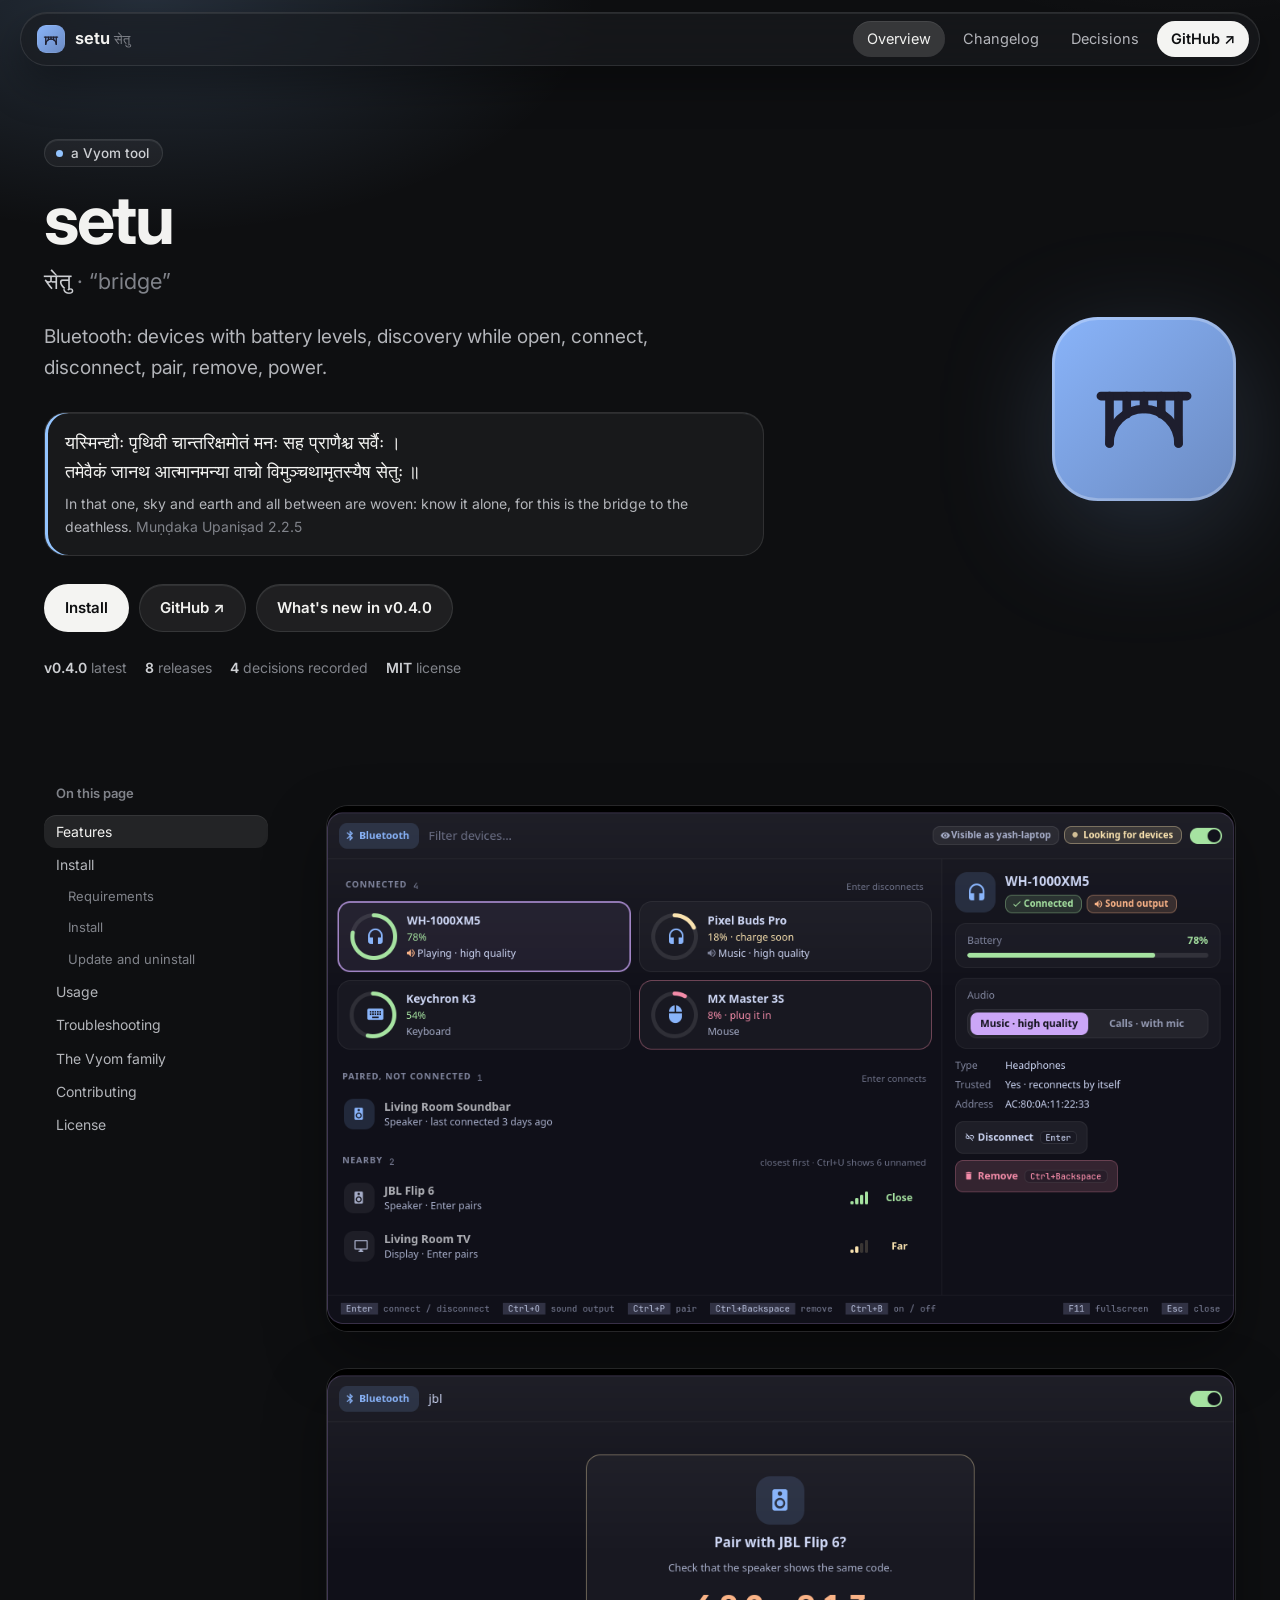
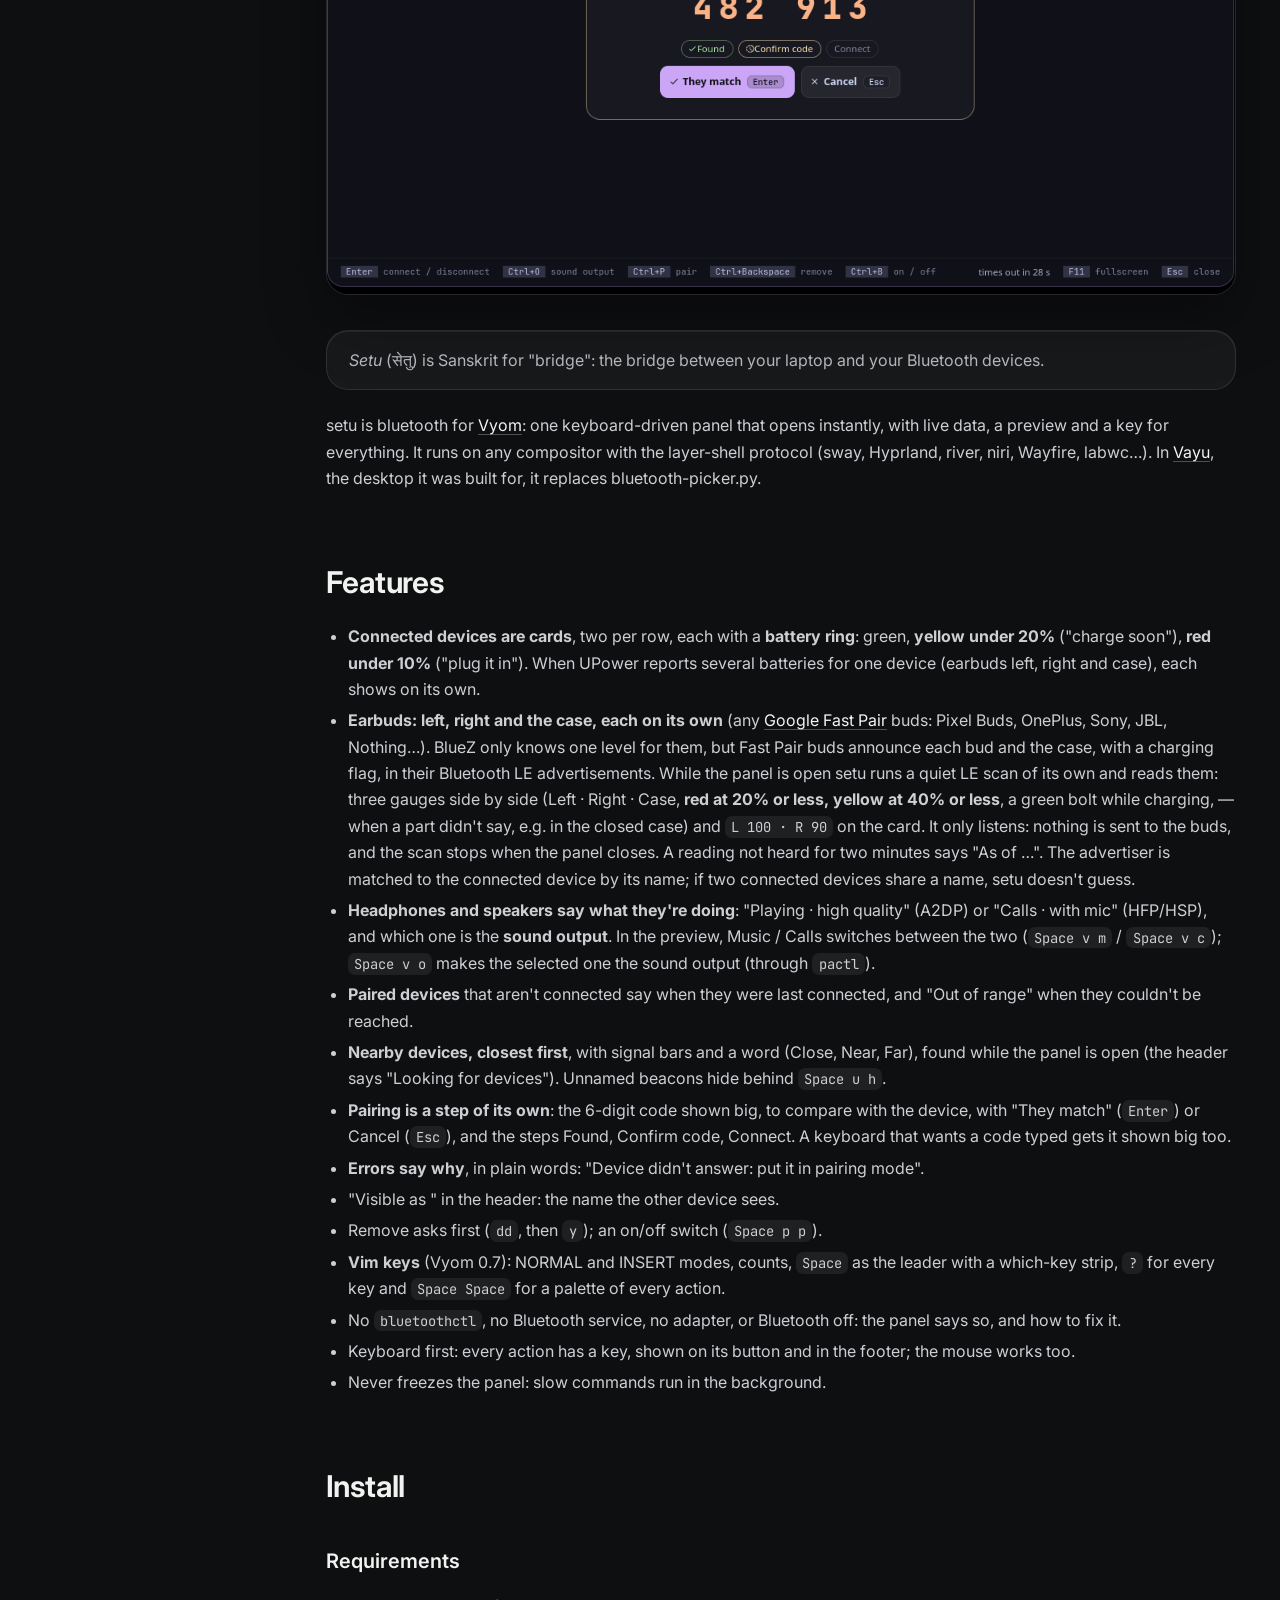
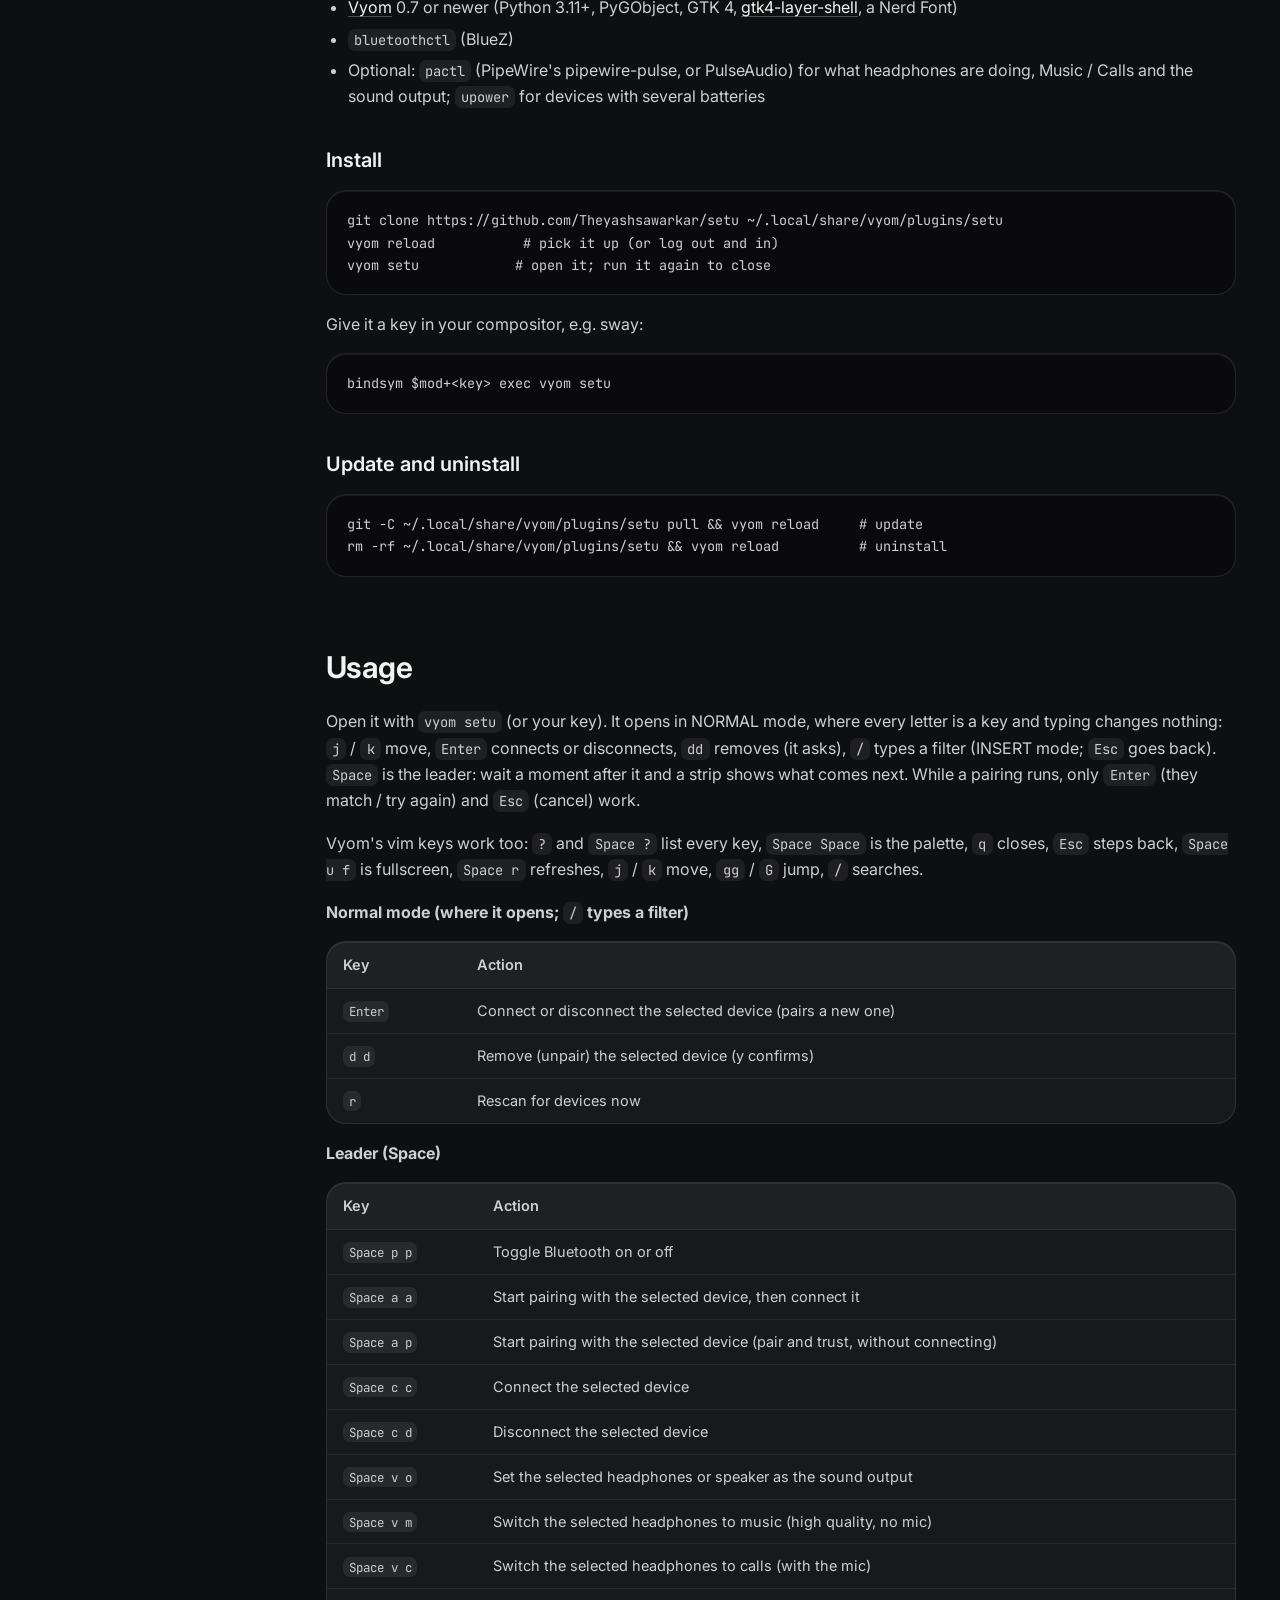
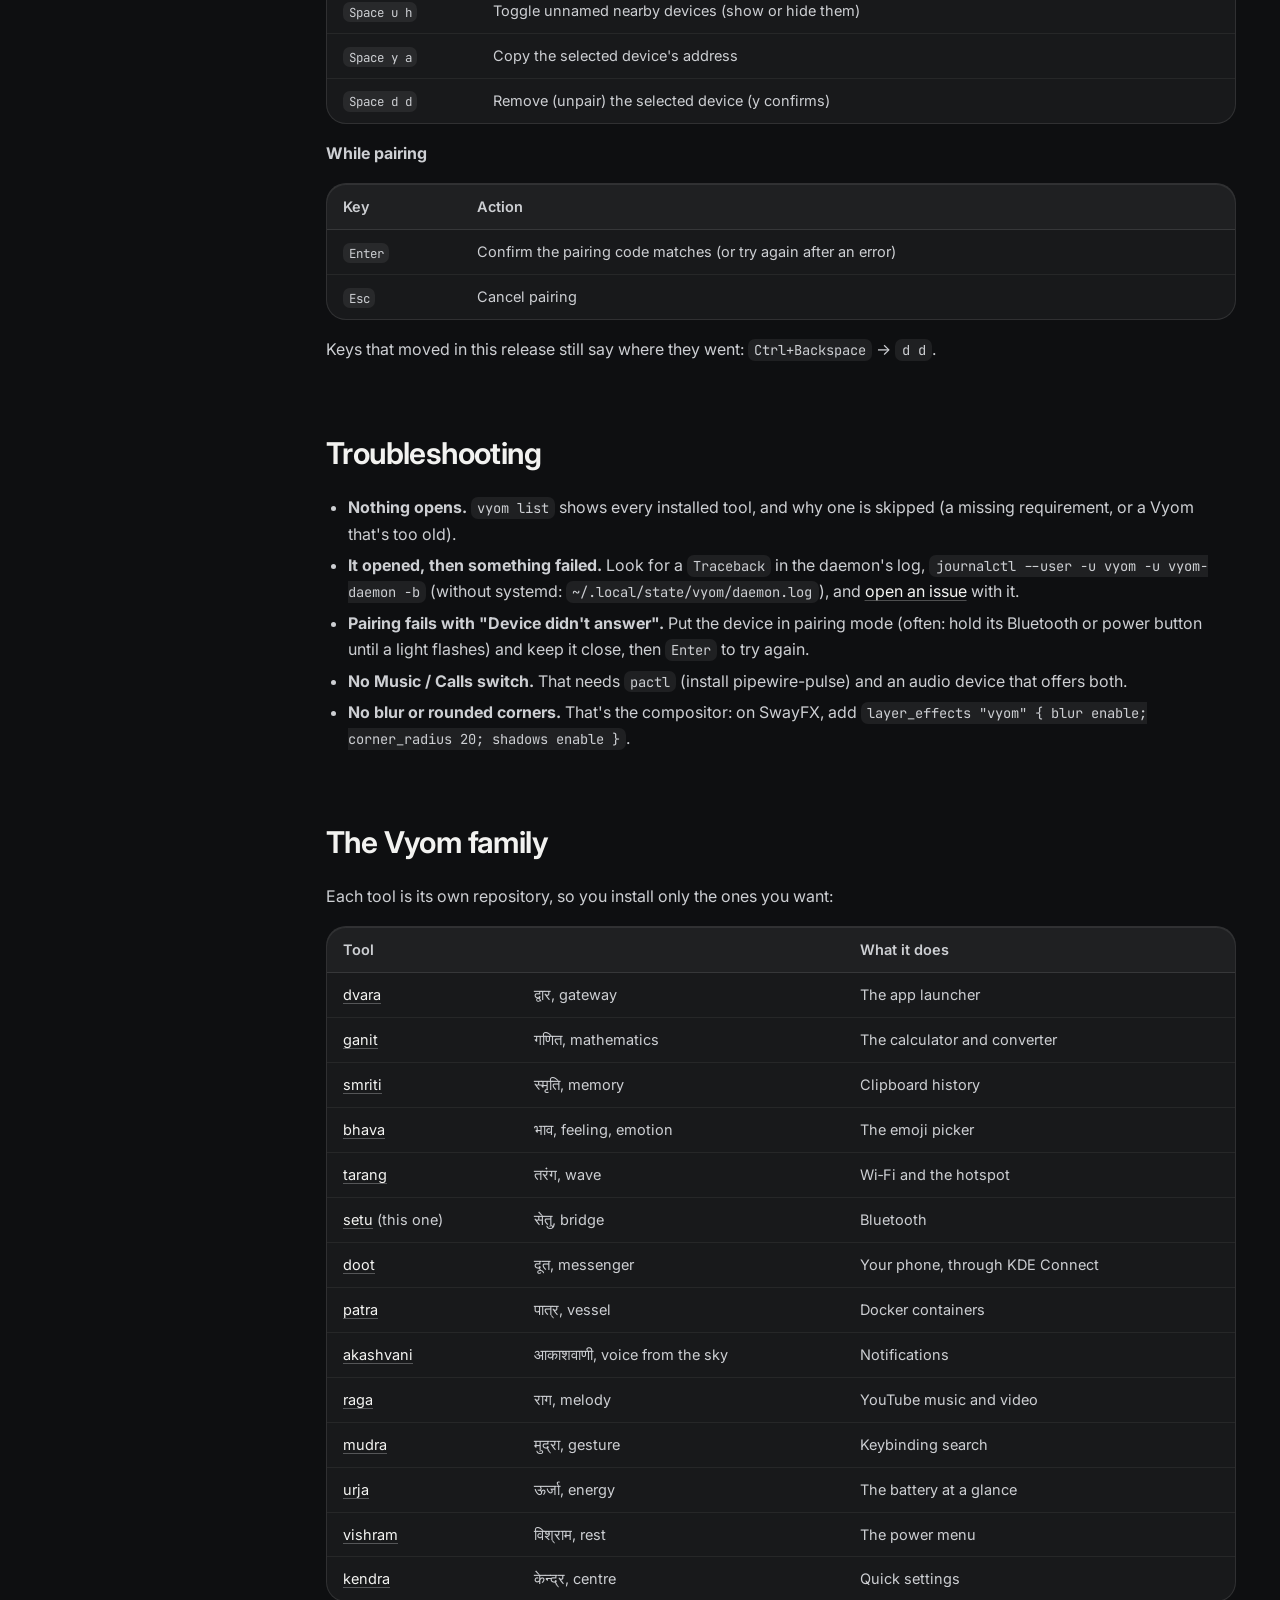
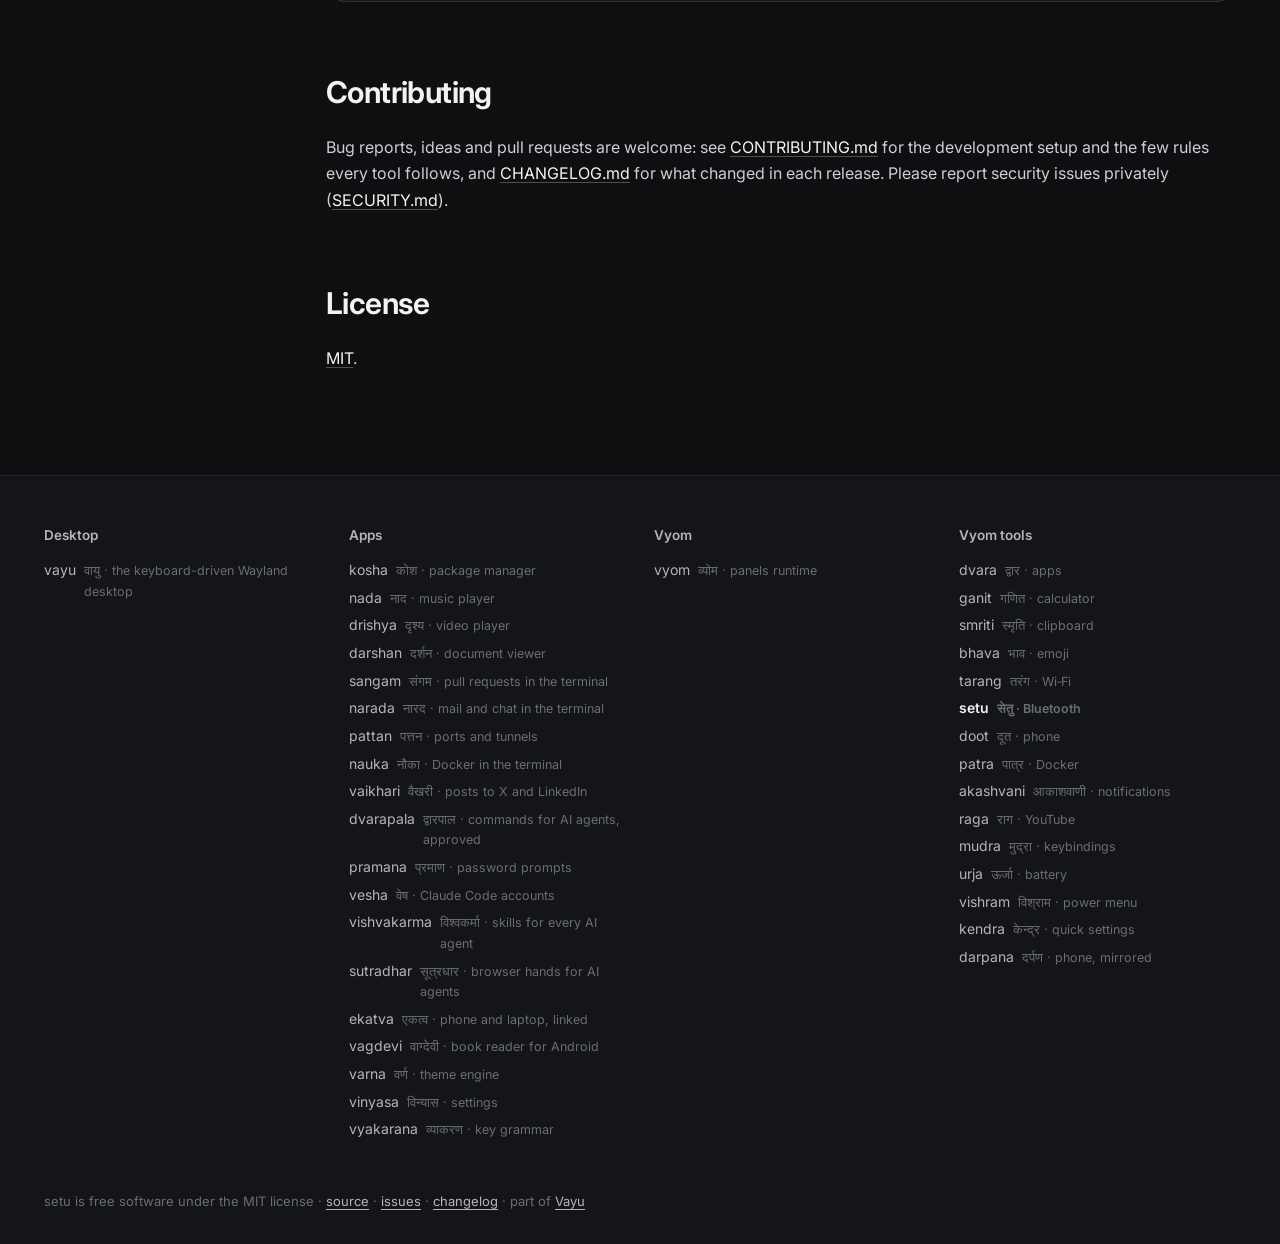
==== docs/index.html @ e47ded88 "Spatial look: graphite glass, round shapes, colour only for meaning Co-Authored-By: Claude Opus 5.5 " ====
<!doctype html>
<html lang="en">
<head>
<meta charset="utf-8">
<meta name="viewport" content="width=device-width, initial-scale=1">
<title>setu · Bluetooth: devices with battery levels, discovery while open, connect, disconnect, pair, remove, power.</title>
<meta name="description" content="Bluetooth: devices with battery levels, discovery while open, connect, disconnect, pair, remove, power.">
<meta property="og:title" content="setu · Bluetooth: devices with battery levels, discovery while open, connect, disconnect, pair, remove, power.">
<meta property="og:description" content="Bluetooth: devices with battery levels, discovery while open, connect, disconnect, pair, remove, power.">
<meta name="theme-color" content="#0e0f11">
<link rel="icon" href="assets/logo.svg" type="image/svg+xml">
<link rel="preconnect" href="https://fonts.googleapis.com">
<link href="https://fonts.googleapis.com/css2?family=Inter:wght@400;500;600;700;800&family=JetBrains+Mono:wght@400;600&display=swap" rel="stylesheet">
<link rel="stylesheet" href="assets/site.css">
<style>:root{--tool:#93c4ff;--glow:#93c4ff2e}</style>
</head>
<body>
<header class="top"><div class="in">
<a class="brand" href="index.html"><img src="assets/logo.svg" alt=""><span>setu <small>सेतु</small></span></a>
<nav><a href="index.html" class="on">Overview</a><a href="changelog.html" class="">Changelog</a><a href="adr/index.html" class=" hide">Decisions</a><a class="gh" href="https://github.com/Theyashsawarkar/setu">GitHub ↗</a></nav></div></header>
<section class="hero"><div class="in"><div>
<div class="eyebrow">a Vyom tool</div>
<h1>setu</h1>
<div class="sa">सेतु <span>· “bridge”</span></div>
<p class="lead">Bluetooth: devices with battery levels, discovery while open, connect, disconnect, pair, remove, power.</p>
<figure class="shloka"><p lang="sa">यस्मिन्द्यौः पृथिवी चान्तरिक्षमोतं मनः सह प्राणैश्च सर्वैः ।<br>तमेवैकं जानथ आत्मानमन्या वाचो विमुञ्चथामृतस्यैष सेतुः ॥</p><figcaption>In that one, sky and earth and all between are woven: know it alone, for this is the bridge to the deathless. <cite>Muṇḍaka Upaniṣad 2.2.5</cite></figcaption></figure>
<div class="cta"><a class="btn primary" href="#install">Install</a><a class="btn" href="https://github.com/Theyashsawarkar/setu">GitHub ↗</a>
<a class="btn" href="changelog.html">What's new in v0.4.0</a></div>
<div class="meta"><span><b>v0.4.0</b> latest</span><span><b>8</b> releases</span><span><b>4</b> decisions recorded</span><span><b>MIT</b> license</span></div>
</div><img class="logo" src="assets/logo.svg" alt="setu logo"></div></section>
<div class="wrap"><aside class="toc"><b>On this page</b><a class="l2" href="#features">Features</a><a class="l2" href="#install">Install</a><a class="l3" href="#requirements">Requirements</a><a class="l3" href="#install">Install</a><a class="l3" href="#update-and-uninstall">Update and uninstall</a><a class="l2" href="#usage">Usage</a><a class="l2" href="#troubleshooting">Troubleshooting</a><a class="l2" href="#the-vyom-family">The Vyom family</a><a class="l2" href="#contributing">Contributing</a><a class="l2" href="#license">License</a></aside><article>
<p align="center">
  <img alt="setu: connected devices as cards with battery rings (a mouse at 8% in red, earbuds at 18% in yellow), what the headphones are playing, a paired soundbar, and nearby devices with signal bars; the picked headphones' battery, audio mode, Disconnect and Remove" src="assets/screenshots/setu.png" width="100%">
</p>
<p align="center">
  <img alt="setu pairing a speaker: the 6-digit code shown big to compare, the steps Found, Confirm code, Connect, and They match (Enter) or Cancel (Esc)" src="assets/screenshots/setu-pairing.png" width="100%">
</p>
<blockquote><p><em>Setu</em> (सेतु) is Sanskrit for "bridge": the bridge between your laptop and your Bluetooth devices.</p></blockquote>
<p>setu is bluetooth for <a href="https://github.com/Theyashsawarkar/vyom">Vyom</a>: one keyboard-driven panel that opens instantly, with live data, a preview and a key for everything. It runs on any compositor with the layer-shell protocol (sway, Hyprland, river, niri, Wayfire, labwc…). In <a href="https://github.com/Theyashsawarkar/vayu">Vayu</a>, the desktop it was built for, it replaces bluetooth-picker.py.</p>
<h2 id="features"><a class="anchor" href="#features">#</a>Features</h2>
<ul><li><strong>Connected devices are cards</strong>, two per row, each with a <strong>battery ring</strong>: green, <strong>yellow under 20%</strong> ("charge soon"), <strong>red under 10%</strong> ("plug it in"). When UPower reports several batteries for one device (earbuds left, right and case), each shows on its own.</li><li><strong>Earbuds: left, right and the case, each on its own</strong> (any <a href="https://developers.google.com/nearby/fast-pair">Google Fast Pair</a> buds: Pixel Buds, OnePlus, Sony, JBL, Nothing…). BlueZ only knows one level for them, but Fast Pair buds announce each bud and the case, with a charging flag, in their Bluetooth LE advertisements. While the panel is open setu runs a quiet LE scan of its own and reads them: three gauges side by side (Left · Right · Case, <strong>red at 20% or less, yellow at 40% or less</strong>, a green bolt while charging, — when a part didn't say, e.g. in the closed case) and <code>L 100 · R 90</code> on the card. It only listens: nothing is sent to the buds, and the scan stops when the panel closes. A reading not heard for two minutes says "As of …". The advertiser is matched to the connected device by its name; if two connected devices share a name, setu doesn't guess.</li><li><strong>Headphones and speakers say what they're doing</strong>: "Playing · high quality" (A2DP) or "Calls · with mic" (HFP/HSP), and which one is the <strong>sound output</strong>. In the preview, Music / Calls switches between the two (<code>Space v m</code> / <code>Space v c</code>); <code>Space v o</code> makes the selected one the sound output (through <code>pactl</code>).</li><li><strong>Paired devices</strong> that aren't connected say when they were last connected, and "Out of range" when they couldn't be reached.</li><li><strong>Nearby devices, closest first</strong>, with signal bars and a word (Close, Near, Far), found while the panel is open (the header says "Looking for devices"). Unnamed beacons hide behind <code>Space u h</code>.</li><li><strong>Pairing is a step of its own</strong>: the 6-digit code shown big, to compare with the device, with "They match" (<code>Enter</code>) or Cancel (<code>Esc</code>), and the steps Found, Confirm code, Connect. A keyboard that wants a code typed gets it shown big too.</li><li><strong>Errors say why</strong>, in plain words: "Device didn't answer: put it in pairing mode".</li><li>"Visible as <name>" in the header: the name the other device sees.</li><li>Remove asks first (<code>dd</code>, then <code>y</code>); an on/off switch (<code>Space p p</code>).</li><li><strong>Vim keys</strong> (Vyom 0.7): NORMAL and INSERT modes, counts, <code>Space</code> as the leader with a which-key strip, <code>?</code> for every key and <code>Space Space</code> for a palette of every action.</li><li>No <code>bluetoothctl</code>, no Bluetooth service, no adapter, or Bluetooth off: the panel says so, and how to fix it.</li><li>Keyboard first: every action has a key, shown on its button and in the footer; the mouse works too.</li><li>Never freezes the panel: slow commands run in the background.</li></ul>
<h2 id="install"><a class="anchor" href="#install">#</a>Install</h2>
<h3 id="requirements"><a class="anchor" href="#requirements">#</a>Requirements</h3>
<ul><li><a href="https://github.com/Theyashsawarkar/vyom">Vyom</a> 0.7 or newer (Python 3.11+, PyGObject, GTK 4, <a href="https://github.com/wmww/gtk4-layer-shell">gtk4-layer-shell</a>, a Nerd Font)</li><li><code>bluetoothctl</code> (BlueZ)</li><li>Optional: <code>pactl</code> (PipeWire's pipewire-pulse, or PulseAudio) for what headphones are doing, Music / Calls and the sound output; <code>upower</code> for devices with several batteries</li></ul>
<h3 id="install"><a class="anchor" href="#install">#</a>Install</h3>
<pre class="code" data-lang="sh"><code>git clone https://github.com/Theyashsawarkar/setu ~/.local/share/vyom/plugins/setu
vyom reload           # pick it up (or log out and in)
vyom setu            # open it; run it again to close</code></pre>
<p>Give it a key in your compositor, e.g. sway:</p>
<pre class="code" data-lang="sh"><code>bindsym $mod+&lt;key&gt; exec vyom setu</code></pre>
<h3 id="update-and-uninstall"><a class="anchor" href="#update-and-uninstall">#</a>Update and uninstall</h3>
<pre class="code" data-lang="sh"><code>git -C ~/.local/share/vyom/plugins/setu pull &amp;&amp; vyom reload     # update
rm -rf ~/.local/share/vyom/plugins/setu &amp;&amp; vyom reload          # uninstall</code></pre>
<h2 id="usage"><a class="anchor" href="#usage">#</a>Usage</h2>
<p>Open it with <code>vyom setu</code> (or your key). It opens in NORMAL mode, where every letter is a key and typing changes nothing: <code>j</code> / <code>k</code> move, <code>Enter</code> connects or disconnects, <code>dd</code> removes (it asks), <code>/</code> types a filter (INSERT mode; <code>Esc</code> goes back). <code>Space</code> is the leader: wait a moment after it and a strip shows what comes next. While a pairing runs, only <code>Enter</code> (they match / try again) and <code>Esc</code> (cancel) work.</p>
<!-- KEYS (generated by scripts/keybinds.py from setu/vim.py) -->
<p>Vyom's vim keys work too: <code>?</code> and <code>Space ?</code> list every key, <code>Space Space</code> is the palette, <code>q</code> closes, <code>Esc</code> steps back, <code>Space u f</code> is fullscreen, <code>Space r</code> refreshes, <code>j</code> / <code>k</code> move, <code>gg</code> / <code>G</code> jump, <code>/</code> searches.</p>
<p><strong>Normal mode (where it opens; <code>/</code> types a filter)</strong></p>
<div class="table"><table><thead><tr><th>Key</th><th>Action</th></tr></thead><tbody><tr><td><code>Enter</code></td><td>Connect or disconnect the selected device (pairs a new one)</td></tr><tr><td><code>d d</code></td><td>Remove (unpair) the selected device (y confirms)</td></tr><tr><td><code>r</code></td><td>Rescan for devices now</td></tr></tbody></table></div>
<p><strong>Leader (Space)</strong></p>
<div class="table"><table><thead><tr><th>Key</th><th>Action</th></tr></thead><tbody><tr><td><code>Space p p</code></td><td>Toggle Bluetooth on or off</td></tr><tr><td><code>Space a a</code></td><td>Start pairing with the selected device, then connect it</td></tr><tr><td><code>Space a p</code></td><td>Start pairing with the selected device (pair and trust, without connecting)</td></tr><tr><td><code>Space c c</code></td><td>Connect the selected device</td></tr><tr><td><code>Space c d</code></td><td>Disconnect the selected device</td></tr><tr><td><code>Space v o</code></td><td>Set the selected headphones or speaker as the sound output</td></tr><tr><td><code>Space v m</code></td><td>Switch the selected headphones to music (high quality, no mic)</td></tr><tr><td><code>Space v c</code></td><td>Switch the selected headphones to calls (with the mic)</td></tr><tr><td><code>Space u h</code></td><td>Toggle unnamed nearby devices (show or hide them)</td></tr><tr><td><code>Space y a</code></td><td>Copy the selected device's address</td></tr><tr><td><code>Space d d</code></td><td>Remove (unpair) the selected device (y confirms)</td></tr></tbody></table></div>
<p><strong>While pairing</strong></p>
<div class="table"><table><thead><tr><th>Key</th><th>Action</th></tr></thead><tbody><tr><td><code>Enter</code></td><td>Confirm the pairing code matches (or try again after an error)</td></tr><tr><td><code>Esc</code></td><td>Cancel pairing</td></tr></tbody></table></div>
<p>Keys that moved in this release still say where they went: <code>Ctrl+Backspace</code> → <code>d d</code>.</p>
<!-- END KEYS -->
<h2 id="troubleshooting"><a class="anchor" href="#troubleshooting">#</a>Troubleshooting</h2>
<ul><li><strong>Nothing opens.</strong> <code>vyom list</code> shows every installed tool, and why one is skipped (a missing requirement, or a Vyom that's too old).</li><li><strong>It opened, then something failed.</strong> Look for a <code>Traceback</code> in the daemon's log, <code>journalctl --user -u vyom -u vyom-daemon -b</code> (without systemd: <code>~/.local/state/vyom/daemon.log</code>), and <a href="https://github.com/Theyashsawarkar/setu/issues/new/choose">open an issue</a> with it.</li><li><strong>Pairing fails with "Device didn't answer".</strong> Put the device in pairing mode (often: hold its Bluetooth or power button until a light flashes) and keep it close, then <code>Enter</code> to try again.</li><li><strong>No Music / Calls switch.</strong> That needs <code>pactl</code> (install pipewire-pulse) and an audio device that offers both.</li><li><strong>No blur or rounded corners.</strong> That's the compositor: on SwayFX, add <code>layer_effects &quot;vyom&quot; { blur enable; corner_radius 20; shadows enable }</code>.</li></ul>
<h2 id="the-vyom-family"><a class="anchor" href="#the-vyom-family">#</a>The Vyom family</h2>
<p>Each tool is its own repository, so you install only the ones you want:</p>
<div class="table"><table><thead><tr><th>Tool</th><th></th><th>What it does</th></tr></thead><tbody><tr><td><a href="https://github.com/Theyashsawarkar/dvara">dvara</a></td><td>द्वार, gateway</td><td>The app launcher</td></tr><tr><td><a href="https://github.com/Theyashsawarkar/ganit">ganit</a></td><td>गणित, mathematics</td><td>The calculator and converter</td></tr><tr><td><a href="https://github.com/Theyashsawarkar/smriti">smriti</a></td><td>स्मृति, memory</td><td>Clipboard history</td></tr><tr><td><a href="https://github.com/Theyashsawarkar/bhava">bhava</a></td><td>भाव, feeling, emotion</td><td>The emoji picker</td></tr><tr><td><a href="https://github.com/Theyashsawarkar/tarang">tarang</a></td><td>तरंग, wave</td><td>Wi‑Fi and the hotspot</td></tr><tr><td><a href="https://github.com/Theyashsawarkar/setu">setu</a> (this one)</td><td>सेतु, bridge</td><td>Bluetooth</td></tr><tr><td><a href="https://github.com/Theyashsawarkar/doot">doot</a></td><td>दूत, messenger</td><td>Your phone, through KDE Connect</td></tr><tr><td><a href="https://github.com/Theyashsawarkar/patra">patra</a></td><td>पात्र, vessel</td><td>Docker containers</td></tr><tr><td><a href="https://github.com/Theyashsawarkar/akashvani">akashvani</a></td><td>आकाशवाणी, voice from the sky</td><td>Notifications</td></tr><tr><td><a href="https://github.com/Theyashsawarkar/raga">raga</a></td><td>राग, melody</td><td>YouTube music and video</td></tr><tr><td><a href="https://github.com/Theyashsawarkar/mudra">mudra</a></td><td>मुद्रा, gesture</td><td>Keybinding search</td></tr><tr><td><a href="https://github.com/Theyashsawarkar/urja">urja</a></td><td>ऊर्जा, energy</td><td>The battery at a glance</td></tr><tr><td><a href="https://github.com/Theyashsawarkar/vishram">vishram</a></td><td>विश्राम, rest</td><td>The power menu</td></tr><tr><td><a href="https://github.com/Theyashsawarkar/kendra">kendra</a></td><td>केन्द्र, centre</td><td>Quick settings</td></tr></tbody></table></div>
<h2 id="contributing"><a class="anchor" href="#contributing">#</a>Contributing</h2>
<p>Bug reports, ideas and pull requests are welcome: see <a href="https://github.com/Theyashsawarkar/setu/blob/main/CONTRIBUTING.md">CONTRIBUTING.md</a> for the development setup and the few rules every tool follows, and <a href="changelog.html">CHANGELOG.md</a> for what changed in each release. Please report security issues privately (<a href="https://github.com/Theyashsawarkar/setu/blob/main/SECURITY.md">SECURITY.md</a>).</p>
<h2 id="license"><a class="anchor" href="#license">#</a>License</h2>
<p><a href="https://github.com/Theyashsawarkar/setu/blob/main/LICENSE">MIT</a>.</p>
</article></div>
<footer><div class="in"><div><h4>Desktop</h4><a href="https://vayu.theyashsawarkar.dev/" class="">vayu <span>वायु · the keyboard-driven Wayland desktop</span></a></div><div><h4>Apps</h4><a href="https://kosha.theyashsawarkar.dev/" class="">kosha <span>कोश · package manager</span></a><a href="https://nada.theyashsawarkar.dev/" class="">nada <span>नाद · music player</span></a><a href="https://drishya.theyashsawarkar.dev/" class="">drishya <span>दृश्य · video player</span></a><a href="https://darshan.theyashsawarkar.dev/" class="">darshan <span>दर्शन · document viewer</span></a><a href="https://sangam.theyashsawarkar.dev/" class="">sangam <span>संगम · pull requests in the terminal</span></a><a href="https://narada.theyashsawarkar.dev/" class="">narada <span>नारद · mail and chat in the terminal</span></a><a href="https://pattan.theyashsawarkar.dev/" class="">pattan <span>पत्तन · ports and tunnels</span></a><a href="https://nauka.theyashsawarkar.dev/" class="">nauka <span>नौका · Docker in the terminal</span></a><a href="https://vaikhari.theyashsawarkar.dev/" class="">vaikhari <span>वैखरी · posts to X and LinkedIn</span></a><a href="https://dvarapala.theyashsawarkar.dev/" class="">dvarapala <span>द्वारपाल · commands for AI agents, approved</span></a><a href="https://pramana.theyashsawarkar.dev/" class="">pramana <span>प्रमाण · password prompts</span></a><a href="https://vesha.theyashsawarkar.dev/" class="">vesha <span>वेष · Claude Code accounts</span></a><a href="https://vishvakarma.theyashsawarkar.dev/" class="">vishvakarma <span>विश्वकर्मा · skills for every AI agent</span></a><a href="https://sutradhar.theyashsawarkar.dev/" class="">sutradhar <span>सूत्रधार · browser hands for AI agents</span></a><a href="https://ekatva.theyashsawarkar.dev/" class="">ekatva <span>एकत्व · phone and laptop, linked</span></a><a href="https://vagdevi.theyashsawarkar.dev/" class="">vagdevi <span>वाग्देवी · book reader for Android</span></a><a href="https://varna.theyashsawarkar.dev/" class="">varna <span>वर्ण · theme engine</span></a><a href="https://vinyasa.theyashsawarkar.dev/" class="">vinyasa <span>विन्यास · settings</span></a><a href="https://vyakarana.theyashsawarkar.dev/" class="">vyakarana <span>व्याकरण · key grammar</span></a></div><div><h4>Vyom</h4><a href="https://vyom.theyashsawarkar.dev/" class="">vyom <span>व्योम · panels runtime</span></a></div><div><h4>Vyom tools</h4><a href="https://dvara.theyashsawarkar.dev/" class="">dvara <span>द्वार · apps</span></a><a href="https://ganit.theyashsawarkar.dev/" class="">ganit <span>गणित · calculator</span></a><a href="https://smriti.theyashsawarkar.dev/" class="">smriti <span>स्मृति · clipboard</span></a><a href="https://bhava.theyashsawarkar.dev/" class="">bhava <span>भाव · emoji</span></a><a href="https://tarang.theyashsawarkar.dev/" class="">tarang <span>तरंग · Wi‑Fi</span></a><a href="https://setu.theyashsawarkar.dev/" class="me">setu <span>सेतु · Bluetooth</span></a><a href="https://doot.theyashsawarkar.dev/" class="">doot <span>दूत · phone</span></a><a href="https://patra.theyashsawarkar.dev/" class="">patra <span>पात्र · Docker</span></a><a href="https://akashvani.theyashsawarkar.dev/" class="">akashvani <span>आकाशवाणी · notifications</span></a><a href="https://raga.theyashsawarkar.dev/" class="">raga <span>राग · YouTube</span></a><a href="https://mudra.theyashsawarkar.dev/" class="">mudra <span>मुद्रा · keybindings</span></a><a href="https://urja.theyashsawarkar.dev/" class="">urja <span>ऊर्जा · battery</span></a><a href="https://vishram.theyashsawarkar.dev/" class="">vishram <span>विश्राम · power menu</span></a><a href="https://kendra.theyashsawarkar.dev/" class="">kendra <span>केन्द्र · quick settings</span></a><a href="https://darpana.theyashsawarkar.dev/" class="">darpana <span>दर्पण · phone, mirrored</span></a></div></div>
<div class="bottom">setu is free software under the MIT license · <a href="https://github.com/Theyashsawarkar/setu">source</a> · <a href="https://github.com/Theyashsawarkar/setu/issues">issues</a> · <a href="changelog.html">changelog</a> · part of <a href="https://vayu.theyashsawarkar.dev/">Vayu</a></div></footer>
<script>
document.querySelectorAll('pre.code').forEach(p=>{const b=document.createElement('button');b.className='copy';b.textContent='Copy';
b.onclick=()=>{navigator.clipboard.writeText(p.innerText.replace(/^Copy/,'')).then(()=>{b.textContent='Copied';setTimeout(()=>b.textContent='Copy',1200)})};p.appendChild(b)});
const links=[...document.querySelectorAll('.toc a')];if(links.length){const hs=links.map(a=>document.getElementById(a.hash.slice(1))).filter(Boolean);
const on=()=>{let cur=hs[0];for(const h of hs){if(h.getBoundingClientRect().top<120)cur=h}links.forEach(a=>a.classList.toggle('on',cur&&a.hash==='#'+cur.id))};
addEventListener('scroll',on,{passive:true});on()}
</script>
</body>
</html>
---- docs/assets/site.css ----
/* Vayu's Spatial look: graphite glass that floats, very round, colour only
   where it means something. The near-white accent is where you act (links,
   the main button); the tool's own colour (--tool) is only its signature:
   the logo's glow, the shloka's line, the release dots. */
:root{--crust:#0e0f11;--mantle:#141518;--base:#1b1c20;--s0:#2a2c31;--s1:#3a3c42;--ov0:#6a6d74;--ov1:#80838a;
--sub0:#b3b5ba;--sub1:#cdcfd3;--text:#f2f2f0;--accent:#f4f4f2;--green:#8ee2a6;--peach:#f7b07d;--red:#ff9389;--blue:#93c4ff;
--glass:rgba(255,255,255,.045);--rim:rgba(255,255,255,.10);--lit:inset 0 1px 0 rgba(255,255,255,.08);
--ui:"Inter","Segoe UI",system-ui,sans-serif;--mono:"JetBrains Mono","JetBrainsMono Nerd Font",ui-monospace,monospace}
*{box-sizing:border-box}html{scroll-behavior:smooth;scroll-padding-top:96px}
body{margin:0;background:var(--crust);color:var(--text);font:16px/1.65 var(--ui);-webkit-font-smoothing:antialiased}
a{color:var(--accent);text-decoration:underline;text-decoration-color:rgba(244,244,242,.28);text-underline-offset:3px}
a:hover{text-decoration-color:var(--accent)}
code{font:.86em var(--mono);background:rgba(255,255,255,.07);padding:.14em .45em;border-radius:7px;color:var(--sub1)}
img{max-width:100%;height:auto}
:focus-visible{outline:2px solid var(--accent);outline-offset:3px;border-radius:8px}
/* nav: a floating glass pill */
.top{position:sticky;top:12px;z-index:20;padding:0 16px}
.top .in{max-width:1240px;margin:0 auto;padding:8px 10px 8px 16px;display:flex;align-items:center;gap:22px;
border-radius:999px;background:rgba(27,28,32,.62);border:1px solid var(--rim);box-shadow:var(--lit),0 18px 40px rgba(0,0,0,.35);
backdrop-filter:blur(24px) saturate(1.5);-webkit-backdrop-filter:blur(24px) saturate(1.5)}
.brand{display:flex;align-items:center;gap:10px;font-weight:650;font-size:16.5px;color:var(--text);text-decoration:none}
.brand img{width:28px;height:28px;border-radius:9px}.brand small{font-weight:500;color:var(--ov1);font-size:13px}
.top nav{display:flex;gap:4px;margin-left:auto;flex-wrap:wrap}
.top nav a{color:var(--sub0);padding:6px 14px;border-radius:999px;font-size:14.5px;text-decoration:none}
.top nav a:hover{background:rgba(255,255,255,.07);color:var(--text)}
.top nav a.on{background:rgba(255,255,255,.14);color:var(--text);box-shadow:var(--lit)}
.top nav a.gh{background:var(--accent);color:var(--crust);font-weight:600}.top nav a.gh:hover{background:#fff}
/* hero: the tool's light in a dark room */
.hero{position:relative;overflow:hidden;margin-top:-64px;padding-top:64px}
.hero:before{content:"";position:absolute;inset:-30% -10% auto;height:720px;
background:radial-gradient(640px 340px at 18% 32%,var(--glow),transparent 70%),radial-gradient(520px 300px at 86% 8%,rgba(255,255,255,.06),transparent 70%);pointer-events:none}
.hero .in{position:relative;max-width:1240px;margin:0 auto;padding:84px 24px 60px;display:grid;grid-template-columns:minmax(0,1fr) auto;gap:48px;align-items:center}
.eyebrow{display:inline-flex;align-items:center;gap:8px;font:500 13.5px var(--ui);color:var(--sub1);padding:5px 13px 5px 11px;border-radius:999px;
background:var(--glass);border:1px solid var(--rim);box-shadow:var(--lit)}
.eyebrow:before{content:"";width:7px;height:7px;border-radius:50%;background:var(--tool)}
.hero h1{font-size:clamp(42px,6vw,68px);line-height:1.02;margin:18px 0 8px;letter-spacing:-.035em;font-weight:700}
.hero .sa{font-size:22px;color:var(--sub1);margin-bottom:22px}.hero .sa span{color:var(--ov1)}
.hero .shloka{margin:0 0 28px;padding:16px 20px;border-radius:22px;background:var(--glass);border:1px solid var(--rim);box-shadow:var(--lit),inset 3px 0 0 var(--tool);max-width:720px}
.hero .shloka p{margin:0 0 6px;font-size:18px;line-height:1.6;color:var(--text)}.hero .shloka figcaption{font-size:14px;color:var(--sub0)}.hero .shloka cite{color:var(--ov1);font-style:normal;white-space:nowrap}
.hero p.lead{font-size:19px;color:var(--sub0);max-width:680px;margin:0 0 28px}
.cta{display:flex;gap:10px;flex-wrap:wrap}
.btn{display:inline-flex;align-items:center;gap:8px;padding:11px 20px;border-radius:999px;font-weight:600;font-size:15px;color:var(--text);
background:rgba(255,255,255,.07);border:1px solid var(--rim);box-shadow:var(--lit);text-decoration:none}
.btn:hover{background:rgba(255,255,255,.12)}
.btn.primary{background:var(--accent);color:var(--crust);border-color:transparent;box-shadow:none}.btn.primary:hover{background:#fff}
.hero .logo{width:184px;height:184px;filter:drop-shadow(0 28px 56px var(--glow))}
.meta{display:flex;gap:18px;flex-wrap:wrap;margin-top:24px;color:var(--ov1);font-size:14px}.meta b{color:var(--sub1);font-weight:600}
/* layout */
.wrap{max-width:1240px;margin:0 auto;padding:44px 24px 88px;display:grid;grid-template-columns:230px minmax(0,1fr);gap:52px}
.toc{position:sticky;top:96px;align-self:start;max-height:calc(100vh - 116px);overflow:auto;font-size:14px;padding-right:6px}
.toc b{display:block;font-size:13px;font-weight:600;color:var(--ov1);margin:0 0 10px 12px}
.toc a{display:block;color:var(--sub0);padding:5px 12px;border-radius:12px;text-decoration:none}
.toc a.l3{padding-left:24px;font-size:13px;color:var(--ov1)}
.toc a:hover{color:var(--text);background:rgba(255,255,255,.04)}
.toc a.on{color:var(--text);background:rgba(255,255,255,.09);box-shadow:var(--lit)}
article{min-width:0}
article h2{font-size:30px;letter-spacing:-.02em;margin:60px 0 14px;padding-top:6px;font-weight:650}
article h2:first-child{margin-top:0}
article h3{font-size:20px;margin:34px 0 10px;font-weight:600}article h4{font-size:16px;margin:24px 0 8px;color:var(--sub1)}
article p,article li{color:var(--sub1)}
article .anchor{opacity:0;margin-left:-22px;width:22px;display:inline-block;color:var(--ov0);text-decoration:none}
article h2:hover .anchor,article h3:hover .anchor{opacity:1}
article ul,article ol{padding-left:22px}article li{margin:5px 0}
article img{border-radius:22px;border:1px solid var(--rim);box-shadow:0 24px 60px rgba(0,0,0,.35)}
article p[align=center]{text-align:center}article p[align=center] img{margin:6px 0}
article blockquote{margin:22px 0;padding:16px 22px;background:var(--glass);border:1px solid var(--rim);box-shadow:var(--lit);border-radius:22px}
article blockquote p{margin:0;color:var(--sub0)}
pre.code{position:relative;background:rgba(0,0,0,.28);border:1px solid var(--rim);box-shadow:var(--lit);border-radius:20px;padding:18px 20px;overflow:auto;font:13.5px/1.65 var(--mono);color:var(--sub1)}
pre.code code{background:none;padding:0;font-size:inherit;color:inherit}
pre.code .copy{position:absolute;top:10px;right:10px;font:600 12px var(--ui);padding:5px 12px;border-radius:999px;border:0;background:rgba(255,255,255,.1);color:var(--text);cursor:pointer;opacity:0;transition:opacity .15s}
pre.code:hover .copy,pre.code .copy:focus-visible{opacity:1}
.table{overflow:auto;margin:16px 0;border:1px solid var(--rim);border-radius:20px;background:var(--glass);box-shadow:var(--lit)}
table{border-collapse:collapse;width:100%;font-size:14.5px}
th{text-align:left;color:var(--sub1);font-weight:600;padding:11px 16px;border-bottom:1px solid var(--rim);background:rgba(255,255,255,.03)}
td{padding:10px 16px;border-bottom:1px solid rgba(255,255,255,.06);color:var(--sub1);vertical-align:top}tr:last-child td{border-bottom:0}
td code{white-space:nowrap}
/* changelog */
.release{position:relative;padding:0 0 10px 30px;border-left:1px solid var(--s1);margin-left:6px}
.release:before{content:"";position:absolute;left:-6px;top:11px;width:11px;height:11px;border-radius:50%;background:var(--tool);box-shadow:0 0 0 4px var(--crust)}
.release h2{margin-top:0;font-size:24px}.release h2 .date{font:500 14px var(--mono);color:var(--ov1);margin-left:10px}
.release .tag{font:600 12px var(--mono);padding:2px 10px;border-radius:999px;background:rgba(255,255,255,.08);color:var(--text);margin-left:8px;vertical-align:3px}
/* adr */
.cards{display:grid;grid-template-columns:repeat(auto-fill,minmax(300px,1fr));gap:14px;margin:18px 0}
.card{display:block;background:var(--glass);border:1px solid var(--rim);box-shadow:var(--lit);border-radius:24px;padding:20px 22px;color:var(--text);text-decoration:none;transition:background .15s,border-color .15s}
.card:hover{background:rgba(255,255,255,.075);border-color:rgba(255,255,255,.2)}
.card .n{font:600 12px var(--mono);color:var(--ov1)}.card h3{margin:6px 0 6px;font-size:17px}.card p{margin:0;color:var(--sub0);font-size:14px}
.status{display:inline-block;font:600 12px var(--ui);padding:2px 10px;border-radius:999px;background:rgba(142,226,166,.14);color:var(--green)}
.status.superseded,.status.deprecated{background:rgba(247,176,125,.14);color:var(--peach)}.status.proposed{background:rgba(147,196,255,.14);color:var(--blue)}
/* footer */
footer{border-top:1px solid rgba(255,255,255,.06);background:var(--mantle)}
footer .in{max-width:1240px;margin:0 auto;padding:48px 24px;display:grid;grid-template-columns:repeat(auto-fit,minmax(200px,1fr));gap:28px}
footer h4{margin:0 0 10px;font-size:13.5px;font-weight:600;color:var(--sub0)}
footer a{display:flex;gap:8px;align-items:baseline;color:var(--sub0);font-size:14px;padding:2px 0;text-decoration:none}footer a:hover{color:var(--text)}footer a span{color:var(--ov0);font-size:12.5px}
footer a.me{color:var(--text);font-weight:600}
footer .bottom{max-width:1240px;margin:0 auto;padding:0 24px 32px;color:var(--ov0);font-size:13px}
footer .bottom a{display:inline;padding:0;font-size:13px;text-decoration:underline}
@media(max-width:900px){.wrap{grid-template-columns:1fr}.toc{display:none}.hero .in{grid-template-columns:1fr}.hero .logo{width:112px;height:112px;order:-1}
.top nav a:not(.gh){padding:6px 9px}}
@media(max-width:560px){.top{padding:0 10px}.top .in{gap:10px;padding-left:12px}.brand small{display:none}.top nav a.hide{display:none}.hero .in{padding:52px 16px 36px}.wrap{padding:28px 16px 64px}}
@media(prefers-reduced-motion:reduce){html{scroll-behavior:auto}*{transition:none!important}}
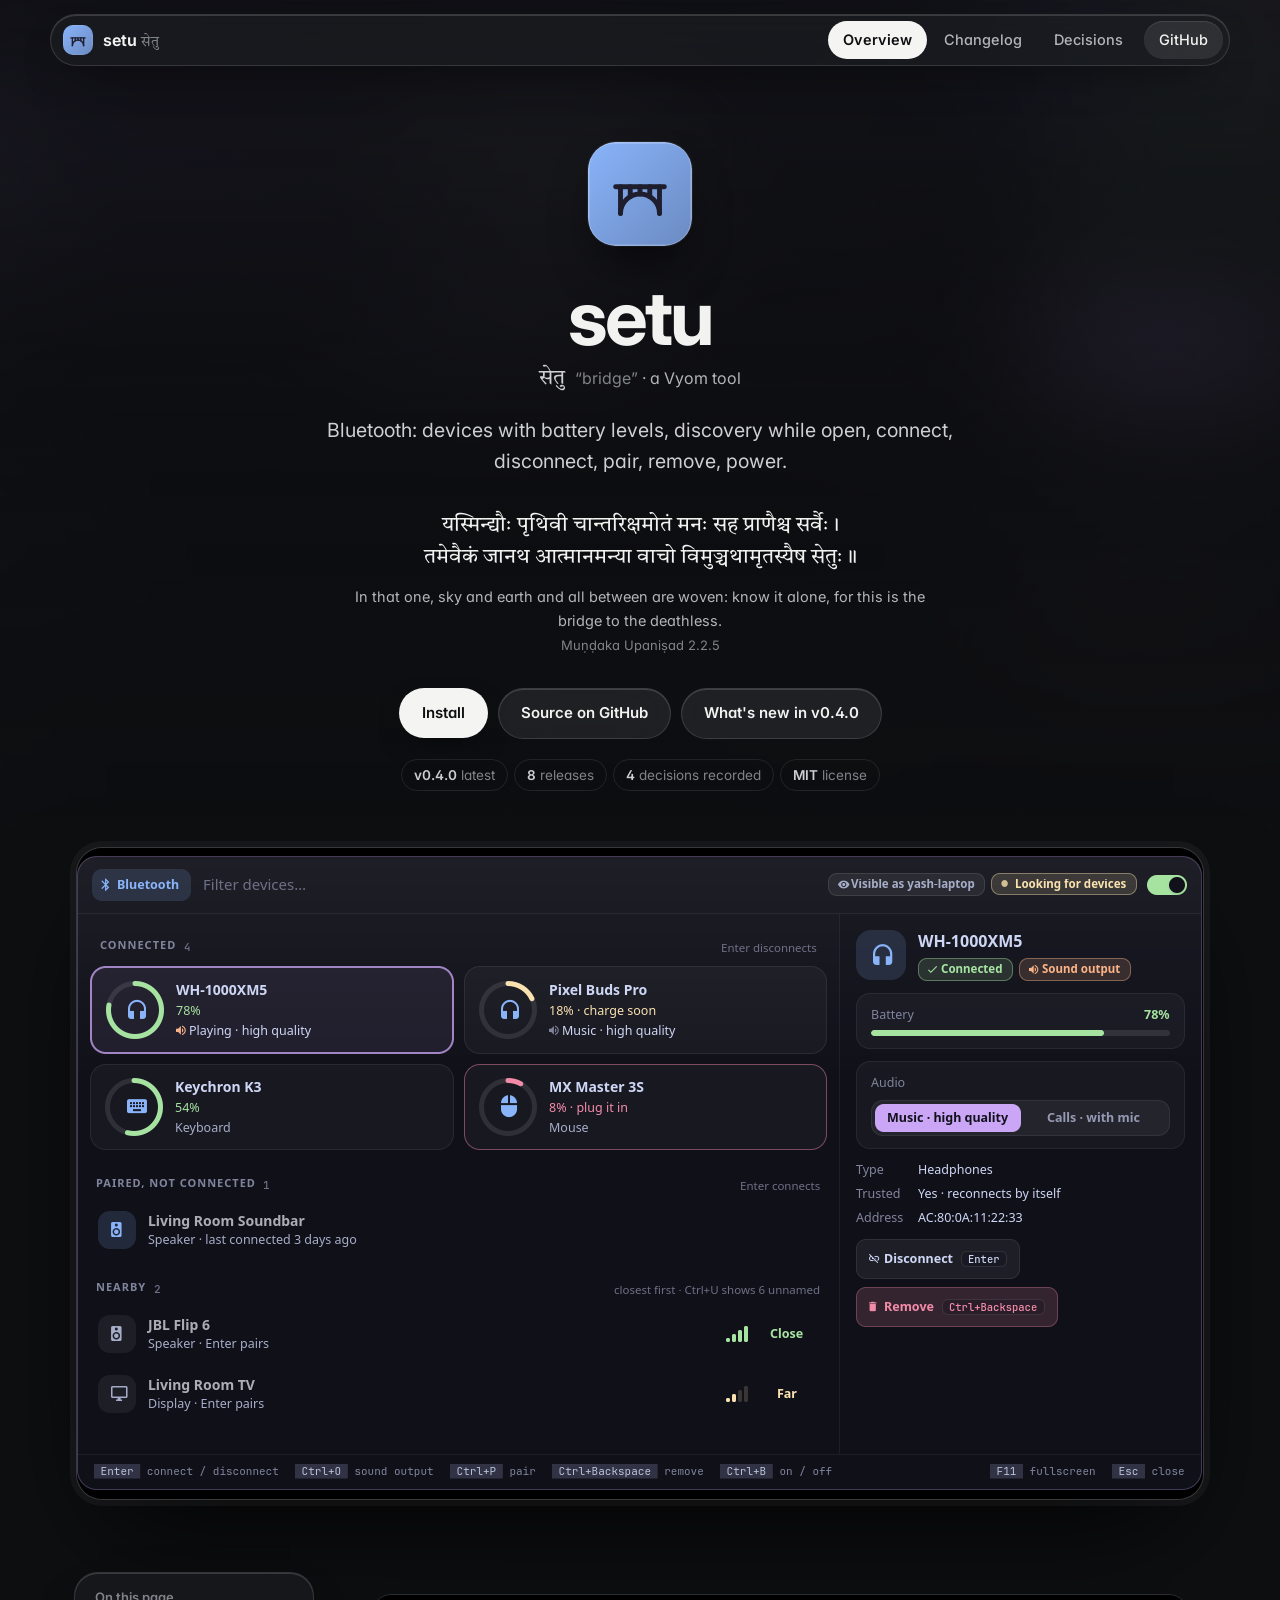
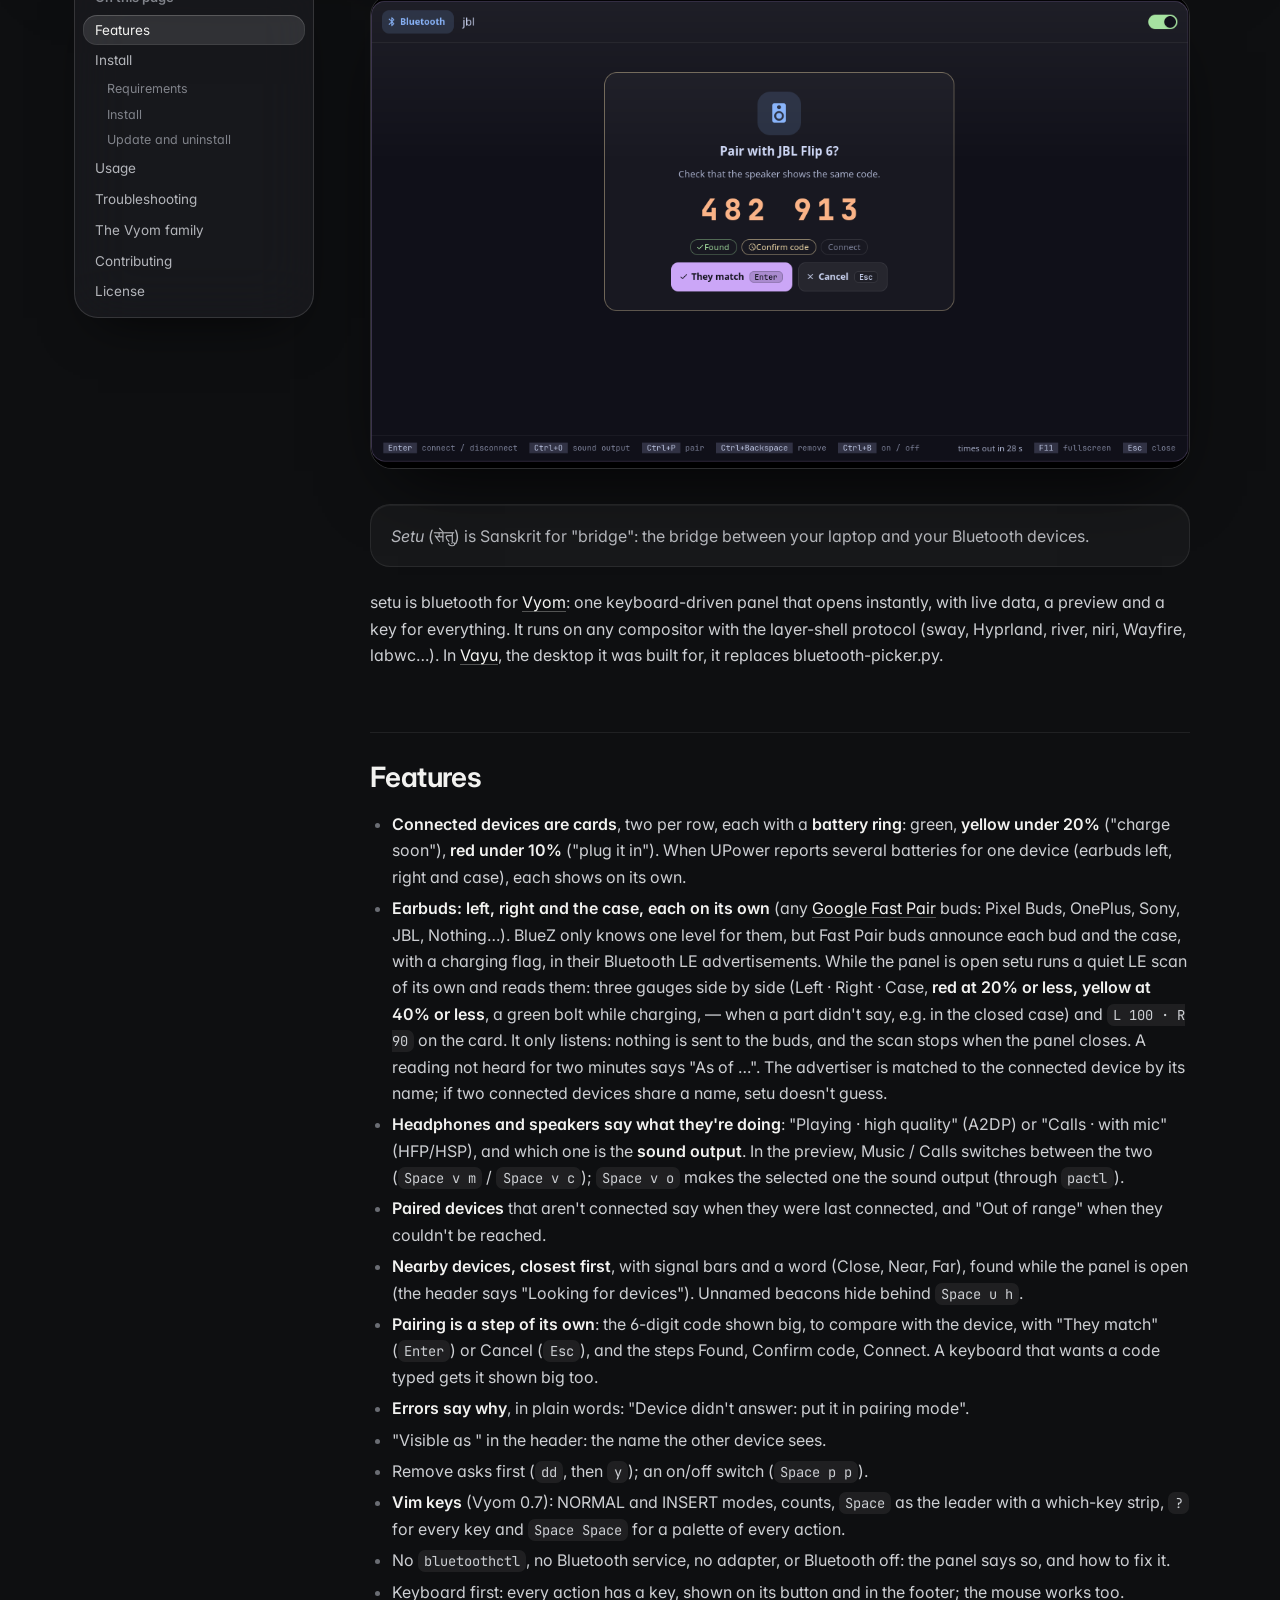
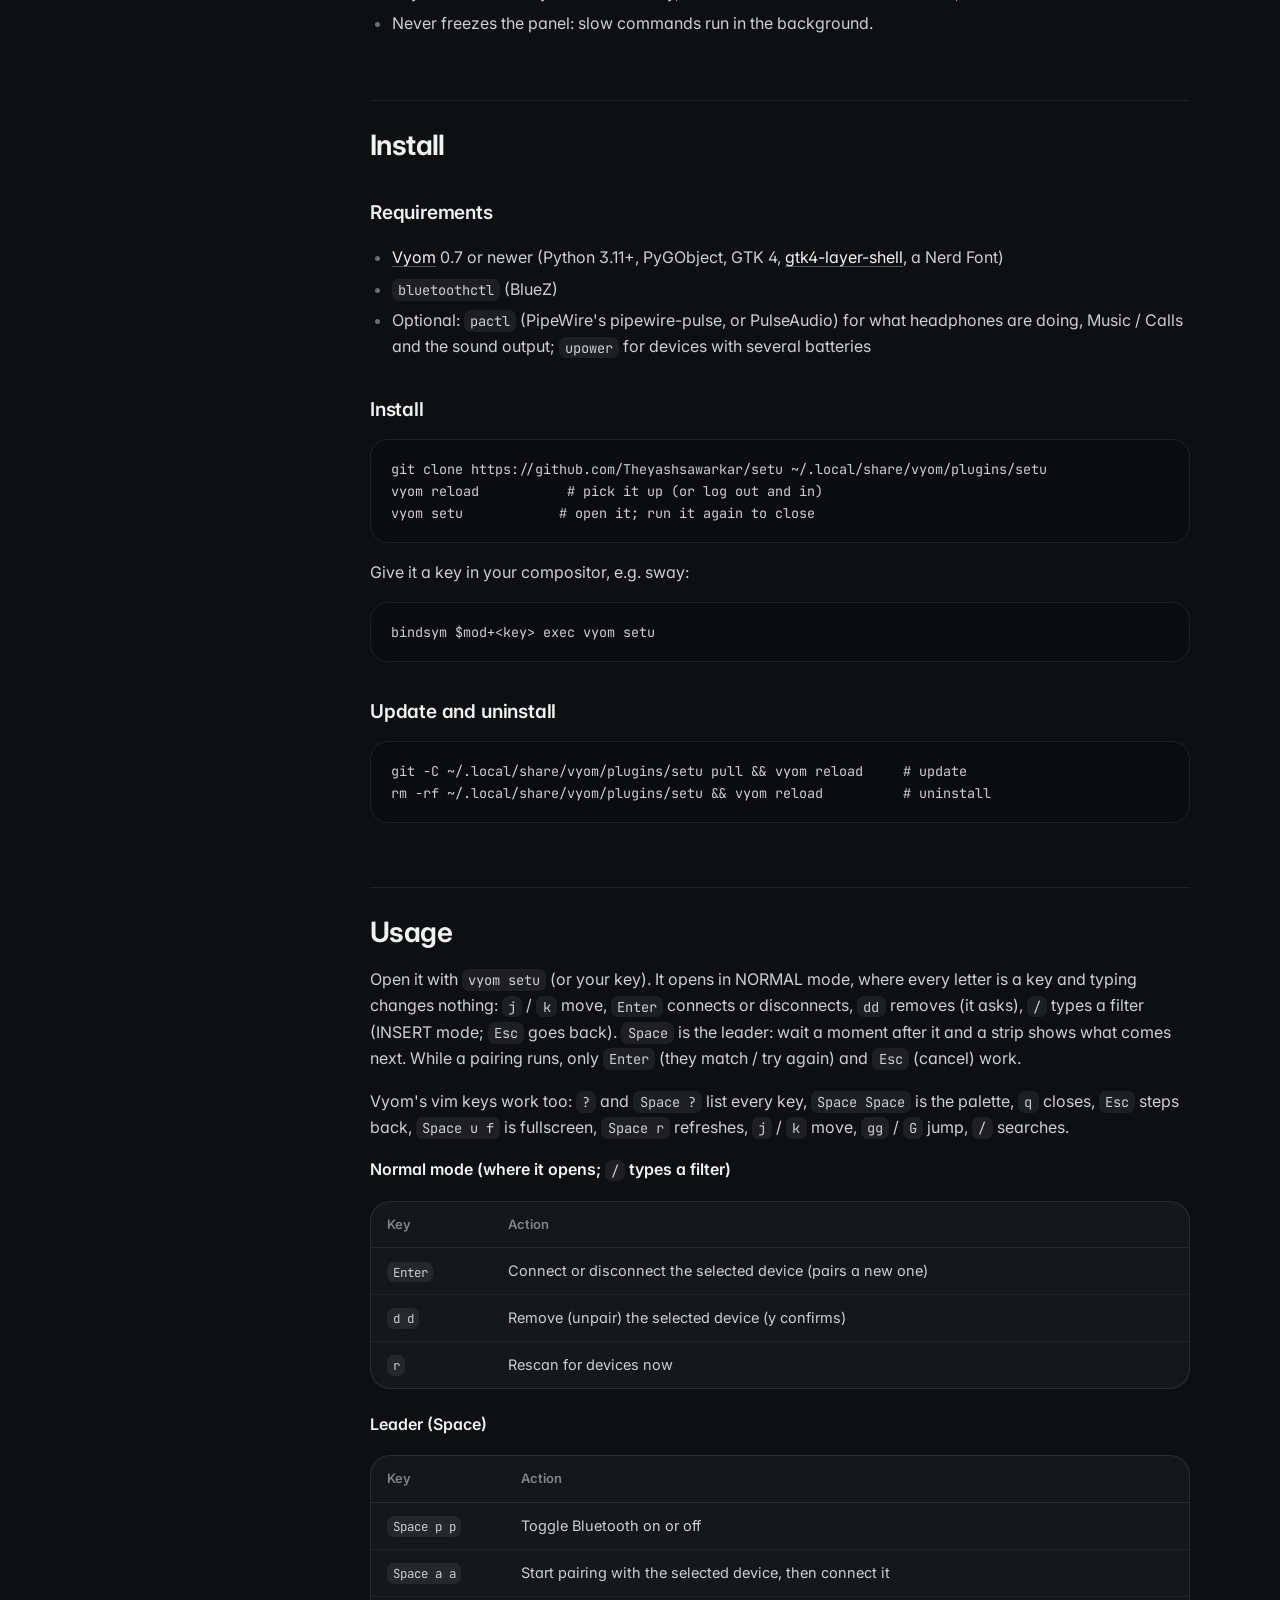
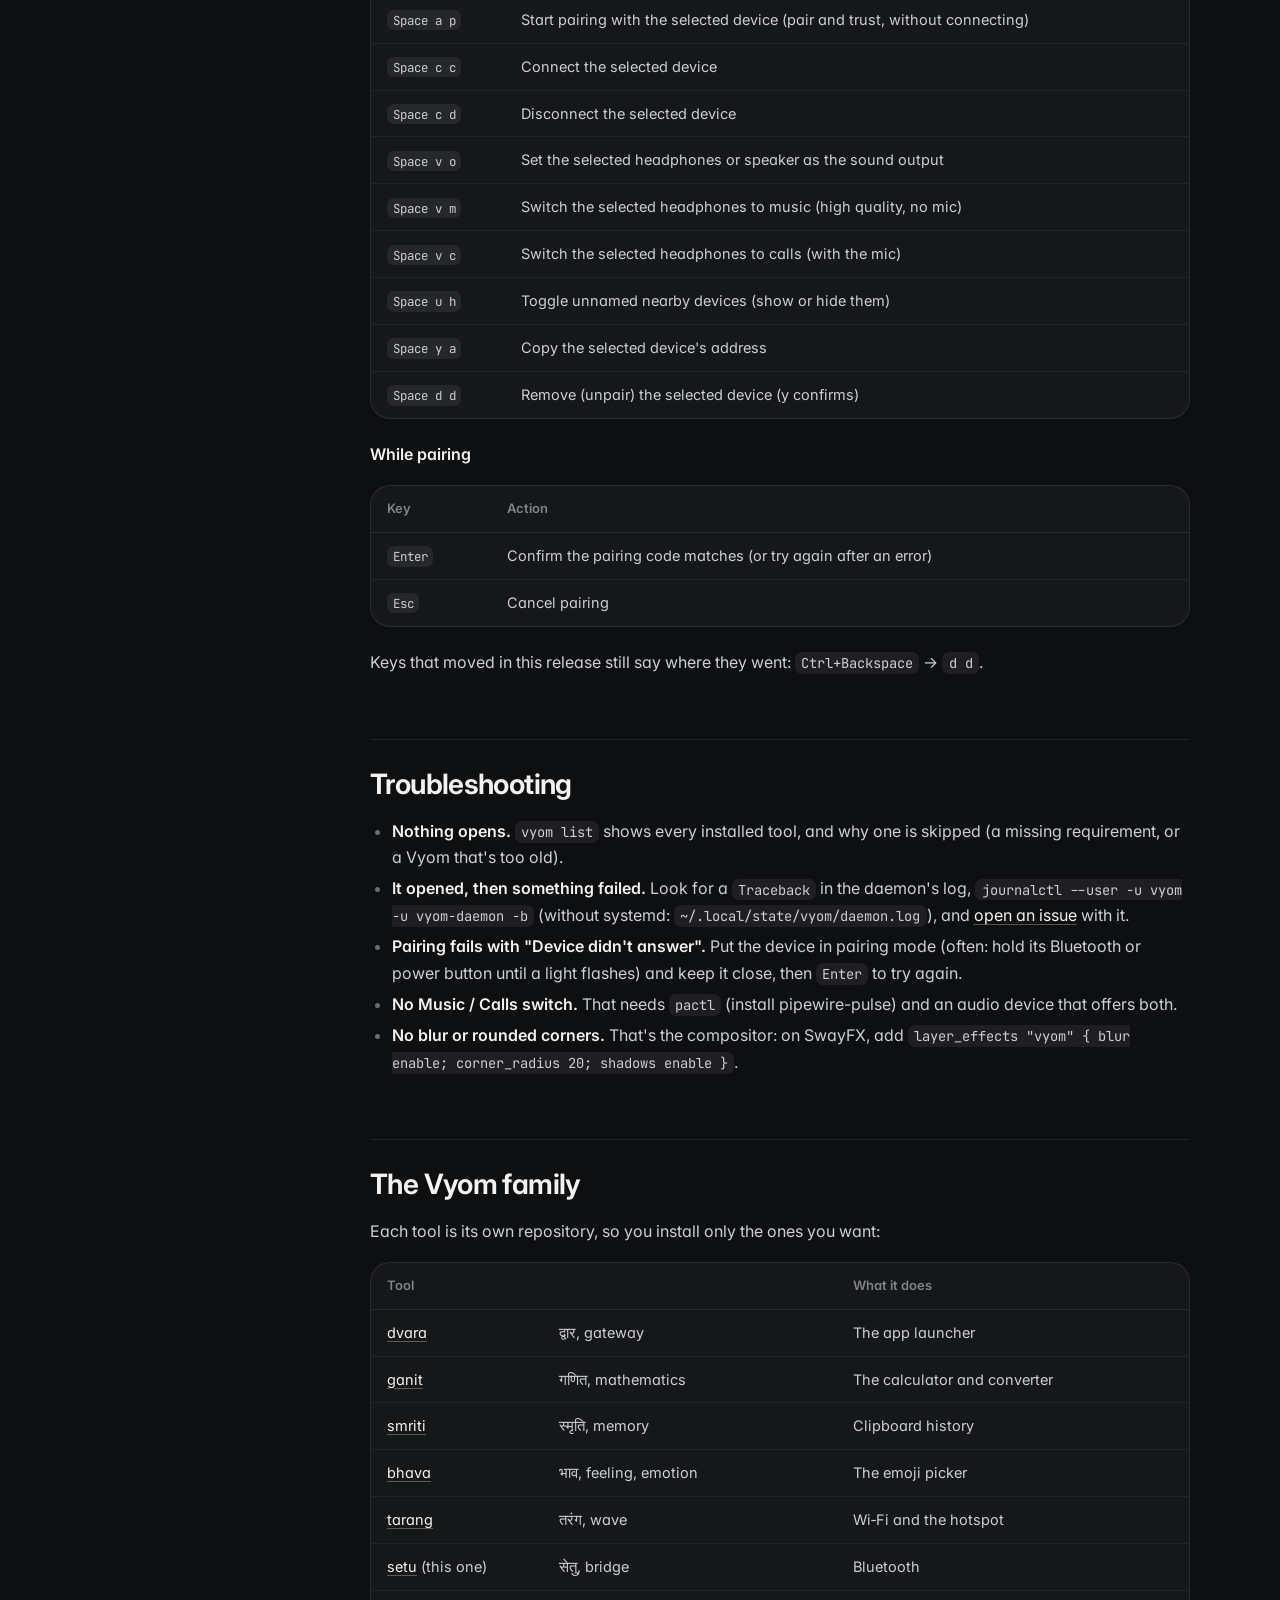
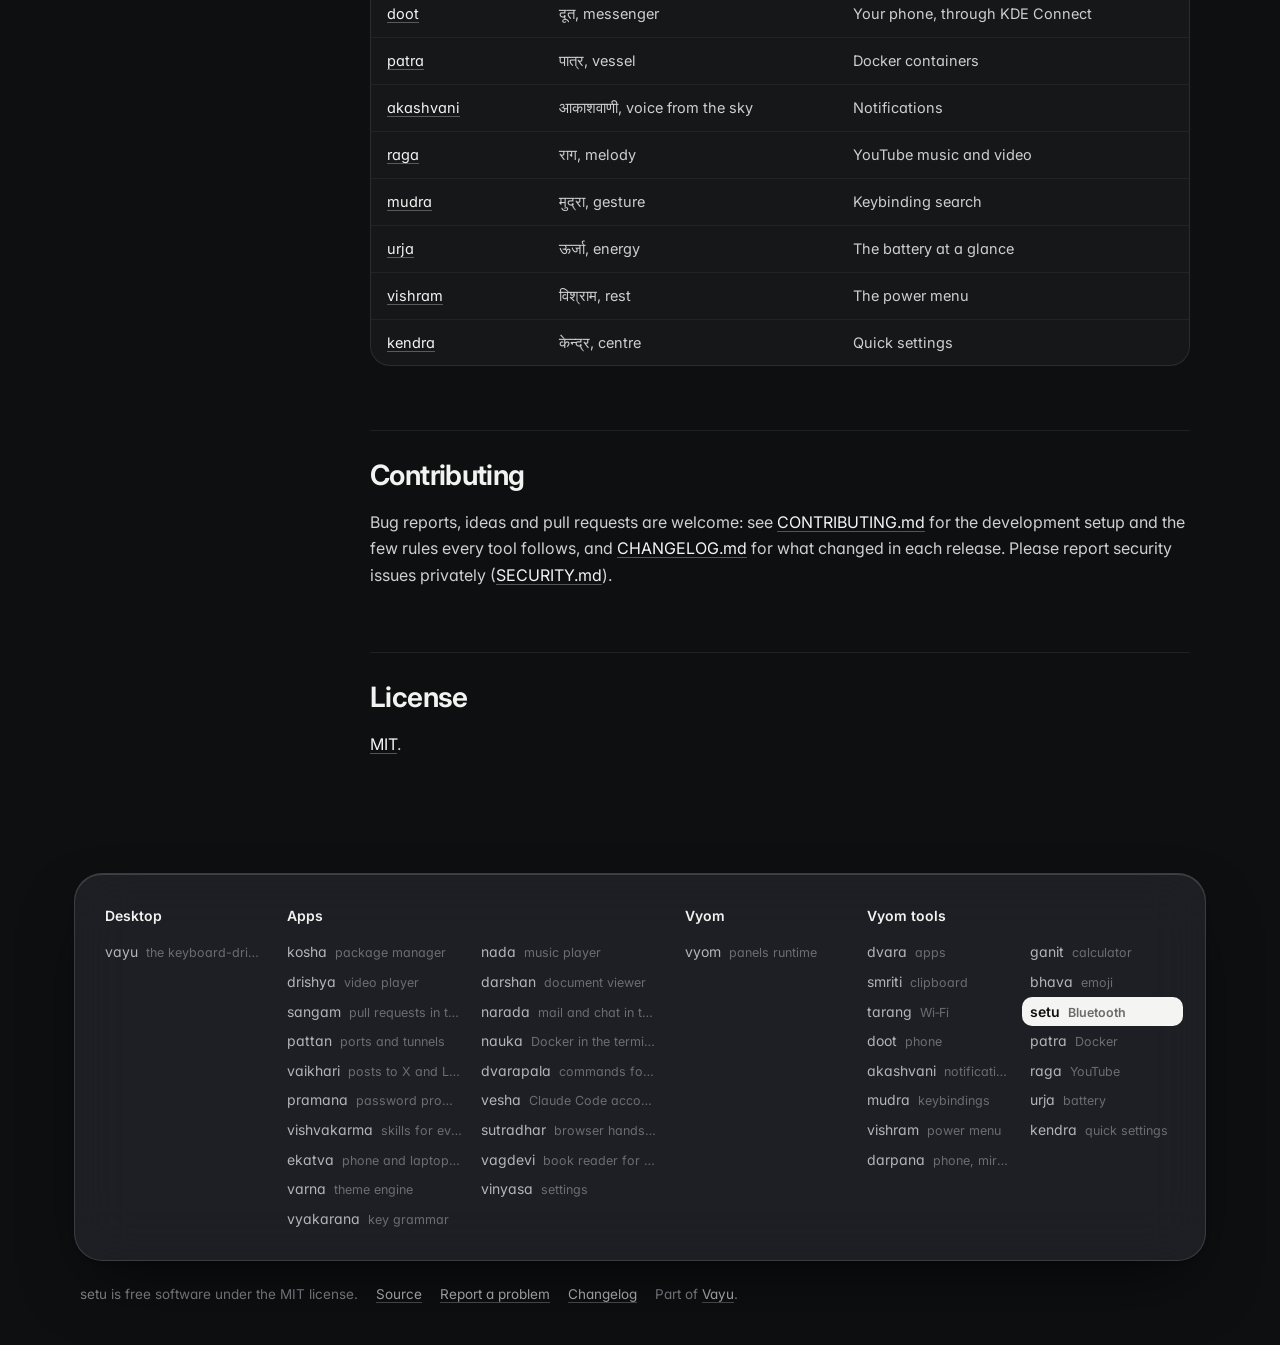
==== commit 8031af42: "Website: closer to Vayu's own Spatial site The tool's screenshot blurred behind the page, a centred " ====
--- a/docs/index.html
+++ b/docs/index.html
@@ -10,28 +10,27 @@
 <meta name="theme-color" content="#0e0f11">
 <link rel="icon" href="assets/logo.svg" type="image/svg+xml">
 <link rel="preconnect" href="https://fonts.googleapis.com">
-<link href="https://fonts.googleapis.com/css2?family=Inter:wght@400;500;600;700;800&family=JetBrains+Mono:wght@400;600&display=swap" rel="stylesheet">
+<link rel="preconnect" href="https://fonts.gstatic.com" crossorigin>
+<link href="https://fonts.googleapis.com/css2?family=Inter:wght@400;500;600;700&family=JetBrains+Mono:wght@400;500;600&family=Tiro+Devanagari+Sanskrit&display=swap" rel="stylesheet">
 <link rel="stylesheet" href="assets/site.css">
-<style>:root{--tool:#93c4ff;--glow:#93c4ff2e}</style>
+<style>:root{--tool:#93c4ff}.backdrop:before{background-image:url("assets/screenshots/setu.png")}</style>
 </head>
-<body>
+<body class="home">
+<div class="backdrop" aria-hidden="true"></div>
 <header class="top"><div class="in">
 <a class="brand" href="index.html"><img src="assets/logo.svg" alt=""><span>setu <small>सेतु</small></span></a>
-<nav><a href="index.html" class="on">Overview</a><a href="changelog.html" class="">Changelog</a><a href="adr/index.html" class=" hide">Decisions</a><a class="gh" href="https://github.com/Theyashsawarkar/setu">GitHub ↗</a></nav></div></header>
-<section class="hero"><div class="in"><div>
-<div class="eyebrow">a Vyom tool</div>
+<nav><a href="index.html" class="on">Overview</a><a href="changelog.html" class="">Changelog</a><a href="adr/index.html" class=" hide">Decisions</a><a class="gh" href="https://github.com/Theyashsawarkar/setu">GitHub</a></nav></div></header>
+<header class="hero">
+<img class="logo" src="assets/logo.svg" alt="setu logo" width="104" height="104">
 <h1>setu</h1>
-<div class="sa">सेतु <span>· “bridge”</span></div>
+<div class="sa"><b lang="sa">सेतु</b> <i>“bridge”</i> · a Vyom tool</div>
 <p class="lead">Bluetooth: devices with battery levels, discovery while open, connect, disconnect, pair, remove, power.</p>
 <figure class="shloka"><p lang="sa">यस्मिन्द्यौः पृथिवी चान्तरिक्षमोतं मनः सह प्राणैश्च सर्वैः ।<br>तमेवैकं जानथ आत्मानमन्या वाचो विमुञ्चथामृतस्यैष सेतुः ॥</p><figcaption>In that one, sky and earth and all between are woven: know it alone, for this is the bridge to the deathless. <cite>Muṇḍaka Upaniṣad 2.2.5</cite></figcaption></figure>
-<div class="cta"><a class="btn primary" href="#install">Install</a><a class="btn" href="https://github.com/Theyashsawarkar/setu">GitHub ↗</a>
-<a class="btn" href="changelog.html">What's new in v0.4.0</a></div>
+<div class="cta"><a class="btn primary" href="#install">Install</a><a class="btn" href="https://github.com/Theyashsawarkar/setu">Source on GitHub</a><a class="btn" href="changelog.html">What's new in v0.4.0</a></div>
 <div class="meta"><span><b>v0.4.0</b> latest</span><span><b>8</b> releases</span><span><b>4</b> decisions recorded</span><span><b>MIT</b> license</span></div>
-</div><img class="logo" src="assets/logo.svg" alt="setu logo"></div></section>
+</header>
+<figure class="shot"><img src="assets/screenshots/setu.png" alt="setu: connected devices as cards with battery rings (a mouse at 8% in red, earbuds at 18% in yellow), what the headphones are playing, a paired soundbar, and nearby devices with signal bars; the picked headphones' battery, audio mode, Disconnect and Remove" fetchpriority="high"></figure>
 <div class="wrap"><aside class="toc"><b>On this page</b><a class="l2" href="#features">Features</a><a class="l2" href="#install">Install</a><a class="l3" href="#requirements">Requirements</a><a class="l3" href="#install">Install</a><a class="l3" href="#update-and-uninstall">Update and uninstall</a><a class="l2" href="#usage">Usage</a><a class="l2" href="#troubleshooting">Troubleshooting</a><a class="l2" href="#the-vyom-family">The Vyom family</a><a class="l2" href="#contributing">Contributing</a><a class="l2" href="#license">License</a></aside><article>
-<p align="center">
-  <img alt="setu: connected devices as cards with battery rings (a mouse at 8% in red, earbuds at 18% in yellow), what the headphones are playing, a paired soundbar, and nearby devices with signal bars; the picked headphones' battery, audio mode, Disconnect and Remove" src="assets/screenshots/setu.png" width="100%">
-</p>
 <p align="center">
   <img alt="setu pairing a speaker: the 6-digit code shown big to compare, the steps Found, Confirm code, Connect, and They match (Enter) or Cancel (Esc)" src="assets/screenshots/setu-pairing.png" width="100%">
 </p>
@@ -73,11 +72,11 @@
 <h2 id="license"><a class="anchor" href="#license">#</a>License</h2>
 <p><a href="https://github.com/Theyashsawarkar/setu/blob/main/LICENSE">MIT</a>.</p>
 </article></div>
-<footer><div class="in"><div><h4>Desktop</h4><a href="https://vayu.theyashsawarkar.dev/" class="">vayu <span>वायु · the keyboard-driven Wayland desktop</span></a></div><div><h4>Apps</h4><a href="https://kosha.theyashsawarkar.dev/" class="">kosha <span>कोश · package manager</span></a><a href="https://nada.theyashsawarkar.dev/" class="">nada <span>नाद · music player</span></a><a href="https://drishya.theyashsawarkar.dev/" class="">drishya <span>दृश्य · video player</span></a><a href="https://darshan.theyashsawarkar.dev/" class="">darshan <span>दर्शन · document viewer</span></a><a href="https://sangam.theyashsawarkar.dev/" class="">sangam <span>संगम · pull requests in the terminal</span></a><a href="https://narada.theyashsawarkar.dev/" class="">narada <span>नारद · mail and chat in the terminal</span></a><a href="https://pattan.theyashsawarkar.dev/" class="">pattan <span>पत्तन · ports and tunnels</span></a><a href="https://nauka.theyashsawarkar.dev/" class="">nauka <span>नौका · Docker in the terminal</span></a><a href="https://vaikhari.theyashsawarkar.dev/" class="">vaikhari <span>वैखरी · posts to X and LinkedIn</span></a><a href="https://dvarapala.theyashsawarkar.dev/" class="">dvarapala <span>द्वारपाल · commands for AI agents, approved</span></a><a href="https://pramana.theyashsawarkar.dev/" class="">pramana <span>प्रमाण · password prompts</span></a><a href="https://vesha.theyashsawarkar.dev/" class="">vesha <span>वेष · Claude Code accounts</span></a><a href="https://vishvakarma.theyashsawarkar.dev/" class="">vishvakarma <span>विश्वकर्मा · skills for every AI agent</span></a><a href="https://sutradhar.theyashsawarkar.dev/" class="">sutradhar <span>सूत्रधार · browser hands for AI agents</span></a><a href="https://ekatva.theyashsawarkar.dev/" class="">ekatva <span>एकत्व · phone and laptop, linked</span></a><a href="https://vagdevi.theyashsawarkar.dev/" class="">vagdevi <span>वाग्देवी · book reader for Android</span></a><a href="https://varna.theyashsawarkar.dev/" class="">varna <span>वर्ण · theme engine</span></a><a href="https://vinyasa.theyashsawarkar.dev/" class="">vinyasa <span>विन्यास · settings</span></a><a href="https://vyakarana.theyashsawarkar.dev/" class="">vyakarana <span>व्याकरण · key grammar</span></a></div><div><h4>Vyom</h4><a href="https://vyom.theyashsawarkar.dev/" class="">vyom <span>व्योम · panels runtime</span></a></div><div><h4>Vyom tools</h4><a href="https://dvara.theyashsawarkar.dev/" class="">dvara <span>द्वार · apps</span></a><a href="https://ganit.theyashsawarkar.dev/" class="">ganit <span>गणित · calculator</span></a><a href="https://smriti.theyashsawarkar.dev/" class="">smriti <span>स्मृति · clipboard</span></a><a href="https://bhava.theyashsawarkar.dev/" class="">bhava <span>भाव · emoji</span></a><a href="https://tarang.theyashsawarkar.dev/" class="">tarang <span>तरंग · Wi‑Fi</span></a><a href="https://setu.theyashsawarkar.dev/" class="me">setu <span>सेतु · Bluetooth</span></a><a href="https://doot.theyashsawarkar.dev/" class="">doot <span>दूत · phone</span></a><a href="https://patra.theyashsawarkar.dev/" class="">patra <span>पात्र · Docker</span></a><a href="https://akashvani.theyashsawarkar.dev/" class="">akashvani <span>आकाशवाणी · notifications</span></a><a href="https://raga.theyashsawarkar.dev/" class="">raga <span>राग · YouTube</span></a><a href="https://mudra.theyashsawarkar.dev/" class="">mudra <span>मुद्रा · keybindings</span></a><a href="https://urja.theyashsawarkar.dev/" class="">urja <span>ऊर्जा · battery</span></a><a href="https://vishram.theyashsawarkar.dev/" class="">vishram <span>विश्राम · power menu</span></a><a href="https://kendra.theyashsawarkar.dev/" class="">kendra <span>केन्द्र · quick settings</span></a><a href="https://darpana.theyashsawarkar.dev/" class="">darpana <span>दर्पण · phone, mirrored</span></a></div></div>
-<div class="bottom">setu is free software under the MIT license · <a href="https://github.com/Theyashsawarkar/setu">source</a> · <a href="https://github.com/Theyashsawarkar/setu/issues">issues</a> · <a href="changelog.html">changelog</a> · part of <a href="https://vayu.theyashsawarkar.dev/">Vayu</a></div></footer>
+<footer><div class="in glass"><div class=""><h4>Desktop</h4><div class="list"><a href="https://vayu.theyashsawarkar.dev/" class="">vayu <span>the keyboard-driven Wayland desktop</span></a></div></div><div class="g2"><h4>Apps</h4><div class="list"><a href="https://kosha.theyashsawarkar.dev/" class="">kosha <span>package manager</span></a><a href="https://nada.theyashsawarkar.dev/" class="">nada <span>music player</span></a><a href="https://drishya.theyashsawarkar.dev/" class="">drishya <span>video player</span></a><a href="https://darshan.theyashsawarkar.dev/" class="">darshan <span>document viewer</span></a><a href="https://sangam.theyashsawarkar.dev/" class="">sangam <span>pull requests in the terminal</span></a><a href="https://narada.theyashsawarkar.dev/" class="">narada <span>mail and chat in the terminal</span></a><a href="https://pattan.theyashsawarkar.dev/" class="">pattan <span>ports and tunnels</span></a><a href="https://nauka.theyashsawarkar.dev/" class="">nauka <span>Docker in the terminal</span></a><a href="https://vaikhari.theyashsawarkar.dev/" class="">vaikhari <span>posts to X and LinkedIn</span></a><a href="https://dvarapala.theyashsawarkar.dev/" class="">dvarapala <span>commands for AI agents, approved</span></a><a href="https://pramana.theyashsawarkar.dev/" class="">pramana <span>password prompts</span></a><a href="https://vesha.theyashsawarkar.dev/" class="">vesha <span>Claude Code accounts</span></a><a href="https://vishvakarma.theyashsawarkar.dev/" class="">vishvakarma <span>skills for every AI agent</span></a><a href="https://sutradhar.theyashsawarkar.dev/" class="">sutradhar <span>browser hands for AI agents</span></a><a href="https://ekatva.theyashsawarkar.dev/" class="">ekatva <span>phone and laptop, linked</span></a><a href="https://vagdevi.theyashsawarkar.dev/" class="">vagdevi <span>book reader for Android</span></a><a href="https://varna.theyashsawarkar.dev/" class="">varna <span>theme engine</span></a><a href="https://vinyasa.theyashsawarkar.dev/" class="">vinyasa <span>settings</span></a><a href="https://vyakarana.theyashsawarkar.dev/" class="">vyakarana <span>key grammar</span></a></div></div><div class=""><h4>Vyom</h4><div class="list"><a href="https://vyom.theyashsawarkar.dev/" class="">vyom <span>panels runtime</span></a></div></div><div class="g2"><h4>Vyom tools</h4><div class="list"><a href="https://dvara.theyashsawarkar.dev/" class="">dvara <span>apps</span></a><a href="https://ganit.theyashsawarkar.dev/" class="">ganit <span>calculator</span></a><a href="https://smriti.theyashsawarkar.dev/" class="">smriti <span>clipboard</span></a><a href="https://bhava.theyashsawarkar.dev/" class="">bhava <span>emoji</span></a><a href="https://tarang.theyashsawarkar.dev/" class="">tarang <span>Wi‑Fi</span></a><a href="https://setu.theyashsawarkar.dev/" class="me" aria-current="page">setu <span>Bluetooth</span></a><a href="https://doot.theyashsawarkar.dev/" class="">doot <span>phone</span></a><a href="https://patra.theyashsawarkar.dev/" class="">patra <span>Docker</span></a><a href="https://akashvani.theyashsawarkar.dev/" class="">akashvani <span>notifications</span></a><a href="https://raga.theyashsawarkar.dev/" class="">raga <span>YouTube</span></a><a href="https://mudra.theyashsawarkar.dev/" class="">mudra <span>keybindings</span></a><a href="https://urja.theyashsawarkar.dev/" class="">urja <span>battery</span></a><a href="https://vishram.theyashsawarkar.dev/" class="">vishram <span>power menu</span></a><a href="https://kendra.theyashsawarkar.dev/" class="">kendra <span>quick settings</span></a><a href="https://darpana.theyashsawarkar.dev/" class="">darpana <span>phone, mirrored</span></a></div></div></div>
+<div class="bottom"><span>setu is free software under the MIT license.</span><a href="https://github.com/Theyashsawarkar/setu">Source</a><a href="https://github.com/Theyashsawarkar/setu/issues">Report a problem</a><a href="changelog.html">Changelog</a><span>Part of <a href="https://vayu.theyashsawarkar.dev/">Vayu</a>.</span></div></footer>
 <script>
-document.querySelectorAll('pre.code').forEach(p=>{const b=document.createElement('button');b.className='copy';b.textContent='Copy';
-b.onclick=()=>{navigator.clipboard.writeText(p.innerText.replace(/^Copy/,'')).then(()=>{b.textContent='Copied';setTimeout(()=>b.textContent='Copy',1200)})};p.appendChild(b)});
+document.querySelectorAll('pre.code').forEach(p=>{const b=document.createElement('button');b.className='copy';b.type='button';b.textContent='Copy';
+b.onclick=()=>{navigator.clipboard.writeText(p.querySelector('code').innerText).then(()=>{b.textContent='Copied';b.classList.add('done');setTimeout(()=>{b.textContent='Copy';b.classList.remove('done')},1400)})};p.appendChild(b)});
 const links=[...document.querySelectorAll('.toc a')];if(links.length){const hs=links.map(a=>document.getElementById(a.hash.slice(1))).filter(Boolean);
 const on=()=>{let cur=hs[0];for(const h of hs){if(h.getBoundingClientRect().top<120)cur=h}links.forEach(a=>a.classList.toggle('on',cur&&a.hash==='#'+cur.id))};
 addEventListener('scroll',on,{passive:true});on()}
--- a/docs/assets/site.css
+++ b/docs/assets/site.css
@@ -1,100 +1,131 @@
-/* Vayu's Spatial look: graphite glass that floats, very round, colour only
-   where it means something. The near-white accent is where you act (links,
-   the main button); the tool's own colour (--tool) is only its signature:
-   the logo's glow, the shloka's line, the release dots. */
+/* Vayu's Spatial look (the same as vayu.theyashsawarkar.dev): graphite
+   glass floating over the tool's own screenshot, blurred far out of focus;
+   very round; where you are is a near-white pill or brighter glass; no
+   glows; colour only where it means something. The tool's own colour
+   (--tool) is only its signature: the release dots. */
 :root{--crust:#0e0f11;--mantle:#141518;--base:#1b1c20;--s0:#2a2c31;--s1:#3a3c42;--ov0:#6a6d74;--ov1:#80838a;
---sub0:#b3b5ba;--sub1:#cdcfd3;--text:#f2f2f0;--accent:#f4f4f2;--green:#8ee2a6;--peach:#f7b07d;--red:#ff9389;--blue:#93c4ff;
---glass:rgba(255,255,255,.045);--rim:rgba(255,255,255,.10);--lit:inset 0 1px 0 rgba(255,255,255,.08);
---ui:"Inter","Segoe UI",system-ui,sans-serif;--mono:"JetBrains Mono","JetBrainsMono Nerd Font",ui-monospace,monospace}
+--sub0:#b3b5ba;--sub1:#cdcfd3;--text:#f2f2f0;--accent:#f4f4f2;--green:#8ee2a6;--peach:#f7b07d;--red:#ff9389;--blue:#93c4ff;--yellow:#f3d47f;
+--glass:rgba(52,54,60,.44);--hi:rgba(255,255,255,.09);--rim:rgba(255,255,255,.13);--lit:inset 0 1px 0 rgba(255,255,255,.15);
+--float:0 30px 70px -24px rgba(0,0,0,.7),0 2px 6px rgba(0,0,0,.25);--blur:blur(28px) saturate(160%);
+--ui:"Inter","Adwaita Sans",system-ui,sans-serif;--mono:"JetBrains Mono","JetBrainsMono Nerd Font",ui-monospace,monospace;
+--sa:"Tiro Devanagari Sanskrit","Noto Serif Devanagari",serif;color-scheme:dark}
 *{box-sizing:border-box}html{scroll-behavior:smooth;scroll-padding-top:96px}
-body{margin:0;background:var(--crust);color:var(--text);font:16px/1.65 var(--ui);-webkit-font-smoothing:antialiased}
-a{color:var(--accent);text-decoration:underline;text-decoration-color:rgba(244,244,242,.28);text-underline-offset:3px}
-a:hover{text-decoration-color:var(--accent)}
+body{margin:0;min-height:100vh;background:var(--crust);color:var(--text);font:16px/1.65 var(--ui);-webkit-font-smoothing:antialiased;font-feature-settings:"cv11","ss01"}
+/* the backdrop: the tool's screenshot, out of focus, fading to graphite */
+.backdrop{position:fixed;inset:0;z-index:-1;overflow:hidden;pointer-events:none}
+.backdrop:before{content:"";position:absolute;inset:-12%;background:center/cover no-repeat;filter:blur(64px) saturate(1.25) brightness(.62);transform:translateZ(0)}
+.backdrop:after{content:"";position:absolute;inset:0;background:linear-gradient(to bottom,rgba(14,15,17,.25),rgba(14,15,17,.8) 60%,var(--crust))}
+.backdrop.none:before{background:radial-gradient(60% 50% at 50% 0%,color-mix(in srgb,var(--tool) 22%,transparent),transparent 70%);filter:none}
+.sub .backdrop:after{background:linear-gradient(to bottom,rgba(14,15,17,.55),rgba(14,15,17,.93) 45%,var(--crust))}
+a{color:var(--accent);text-decoration:underline;text-decoration-color:rgba(244,244,242,.3);text-underline-offset:3px}
+a:hover{text-decoration-color:currentColor}
 code{font:.86em var(--mono);background:rgba(255,255,255,.07);padding:.14em .45em;border-radius:7px;color:var(--sub1)}
+kbd{display:inline-block;min-width:1.7em;padding:.05em .45em;font:500 .8em/1.6 var(--mono);text-align:center;color:var(--text);background:rgba(255,255,255,.08);border:1px solid rgba(255,255,255,.14);border-bottom-width:2px;border-radius:8px}
 img{max-width:100%;height:auto}
-:focus-visible{outline:2px solid var(--accent);outline-offset:3px;border-radius:8px}
-/* nav: a floating glass pill */
-.top{position:sticky;top:12px;z-index:20;padding:0 16px}
-.top .in{max-width:1240px;margin:0 auto;padding:8px 10px 8px 16px;display:flex;align-items:center;gap:22px;
-border-radius:999px;background:rgba(27,28,32,.62);border:1px solid var(--rim);box-shadow:var(--lit),0 18px 40px rgba(0,0,0,.35);
-backdrop-filter:blur(24px) saturate(1.5);-webkit-backdrop-filter:blur(24px) saturate(1.5)}
-.brand{display:flex;align-items:center;gap:10px;font-weight:650;font-size:16.5px;color:var(--text);text-decoration:none}
-.brand img{width:28px;height:28px;border-radius:9px}.brand small{font-weight:500;color:var(--ov1);font-size:13px}
-.top nav{display:flex;gap:4px;margin-left:auto;flex-wrap:wrap}
-.top nav a{color:var(--sub0);padding:6px 14px;border-radius:999px;font-size:14.5px;text-decoration:none}
-.top nav a:hover{background:rgba(255,255,255,.07);color:var(--text)}
-.top nav a.on{background:rgba(255,255,255,.14);color:var(--text);box-shadow:var(--lit)}
-.top nav a.gh{background:var(--accent);color:var(--crust);font-weight:600}.top nav a.gh:hover{background:#fff}
-/* hero: the tool's light in a dark room */
-.hero{position:relative;overflow:hidden;margin-top:-64px;padding-top:64px}
-.hero:before{content:"";position:absolute;inset:-30% -10% auto;height:720px;
-background:radial-gradient(640px 340px at 18% 32%,var(--glow),transparent 70%),radial-gradient(520px 300px at 86% 8%,rgba(255,255,255,.06),transparent 70%);pointer-events:none}
-.hero .in{position:relative;max-width:1240px;margin:0 auto;padding:84px 24px 60px;display:grid;grid-template-columns:minmax(0,1fr) auto;gap:48px;align-items:center}
-.eyebrow{display:inline-flex;align-items:center;gap:8px;font:500 13.5px var(--ui);color:var(--sub1);padding:5px 13px 5px 11px;border-radius:999px;
-background:var(--glass);border:1px solid var(--rim);box-shadow:var(--lit)}
-.eyebrow:before{content:"";width:7px;height:7px;border-radius:50%;background:var(--tool)}
-.hero h1{font-size:clamp(42px,6vw,68px);line-height:1.02;margin:18px 0 8px;letter-spacing:-.035em;font-weight:700}
-.hero .sa{font-size:22px;color:var(--sub1);margin-bottom:22px}.hero .sa span{color:var(--ov1)}
-.hero .shloka{margin:0 0 28px;padding:16px 20px;border-radius:22px;background:var(--glass);border:1px solid var(--rim);box-shadow:var(--lit),inset 3px 0 0 var(--tool);max-width:720px}
-.hero .shloka p{margin:0 0 6px;font-size:18px;line-height:1.6;color:var(--text)}.hero .shloka figcaption{font-size:14px;color:var(--sub0)}.hero .shloka cite{color:var(--ov1);font-style:normal;white-space:nowrap}
-.hero p.lead{font-size:19px;color:var(--sub0);max-width:680px;margin:0 0 28px}
-.cta{display:flex;gap:10px;flex-wrap:wrap}
-.btn{display:inline-flex;align-items:center;gap:8px;padding:11px 20px;border-radius:999px;font-weight:600;font-size:15px;color:var(--text);
-background:rgba(255,255,255,.07);border:1px solid var(--rim);box-shadow:var(--lit);text-decoration:none}
-.btn:hover{background:rgba(255,255,255,.12)}
-.btn.primary{background:var(--accent);color:var(--crust);border-color:transparent;box-shadow:none}.btn.primary:hover{background:#fff}
-.hero .logo{width:184px;height:184px;filter:drop-shadow(0 28px 56px var(--glow))}
-.meta{display:flex;gap:18px;flex-wrap:wrap;margin-top:24px;color:var(--ov1);font-size:14px}.meta b{color:var(--sub1);font-weight:600}
-/* layout */
-.wrap{max-width:1240px;margin:0 auto;padding:44px 24px 88px;display:grid;grid-template-columns:230px minmax(0,1fr);gap:52px}
-.toc{position:sticky;top:96px;align-self:start;max-height:calc(100vh - 116px);overflow:auto;font-size:14px;padding-right:6px}
-.toc b{display:block;font-size:13px;font-weight:600;color:var(--ov1);margin:0 0 10px 12px}
-.toc a{display:block;color:var(--sub0);padding:5px 12px;border-radius:12px;text-decoration:none}
-.toc a.l3{padding-left:24px;font-size:13px;color:var(--ov1)}
-.toc a:hover{color:var(--text);background:rgba(255,255,255,.04)}
-.toc a.on{color:var(--text);background:rgba(255,255,255,.09);box-shadow:var(--lit)}
-article{min-width:0}
-article h2{font-size:30px;letter-spacing:-.02em;margin:60px 0 14px;padding-top:6px;font-weight:650}
-article h2:first-child{margin-top:0}
-article h3{font-size:20px;margin:34px 0 10px;font-weight:600}article h4{font-size:16px;margin:24px 0 8px;color:var(--sub1)}
-article p,article li{color:var(--sub1)}
+:focus-visible{outline:2px solid var(--accent);outline-offset:3px;border-radius:10px}
+.glass{background:var(--glass);-webkit-backdrop-filter:var(--blur);backdrop-filter:var(--blur);border:1px solid var(--rim);box-shadow:var(--lit),var(--float)}
+/* nav: a floating glass capsule; the page you're on is the near-white pill */
+.top{position:sticky;top:0;z-index:20;padding:14px 24px 0}
+.top .in{max-width:1180px;margin:0 auto;padding:6px 6px 6px 10px;display:flex;align-items:center;gap:18px;border-radius:999px;
+background:rgba(30,31,35,.62);-webkit-backdrop-filter:var(--blur);backdrop-filter:var(--blur);border:1px solid var(--rim);box-shadow:var(--lit),0 18px 40px -18px rgba(0,0,0,.7)}
+.brand{display:flex;align-items:center;gap:10px;font-weight:650;font-size:16px;color:var(--text);text-decoration:none;padding:2px 6px 2px 2px;border-radius:999px}
+.brand img{width:30px;height:30px;border-radius:10px}.brand small{font:400 14px var(--sa);color:var(--ov1)}
+.top nav{display:flex;gap:2px;margin-left:auto}
+.top nav a{color:var(--sub0);padding:7px 15px;border-radius:999px;font-size:14.5px;font-weight:500;text-decoration:none;white-space:nowrap;transition:background-color .15s,color .15s}
+.top nav a:hover{background:rgba(255,255,255,.08);color:var(--text)}
+.top nav a.on{background:var(--accent);color:var(--crust);font-weight:600}
+.top nav a.gh{color:var(--text);background:rgba(255,255,255,.09);box-shadow:inset 0 1px 0 rgba(255,255,255,.1);margin-left:4px}.top nav a.gh:hover{background:rgba(255,255,255,.15)}
+/* hero: the logo, the name, the verse, then the tool itself */
+.hero{max-width:860px;margin:0 auto;padding:76px 24px 0;text-align:center}
+.hero .logo{width:104px;height:104px;border-radius:28px;box-shadow:0 26px 50px -18px rgba(0,0,0,.8),0 0 0 1px rgba(255,255,255,.08)}
+.hero h1{font-size:clamp(46px,7vw,76px);line-height:1;margin:26px 0 10px;letter-spacing:-.04em;font-weight:700}
+.hero .sa{font-size:16px;color:var(--sub0)}.hero .sa b{font:400 21px var(--sa);color:var(--sub1);margin-right:6px}.hero .sa i{font-style:normal;color:var(--ov1)}
+.hero p.lead{font-size:19.5px;line-height:1.55;color:var(--sub1);max-width:34em;margin:22px auto 0;text-wrap:pretty}
+.hero .shloka{margin:34px auto 0;max-width:600px}
+.hero .shloka p{margin:0;font:400 21px/1.55 var(--sa);color:var(--text)}
+.hero .shloka figcaption{margin-top:10px;font-size:14.5px;color:var(--sub0);text-wrap:pretty}.hero .shloka cite{display:block;margin-top:2px;color:var(--ov1);font-style:normal;font-size:13px}
+.cta{display:flex;gap:10px;flex-wrap:wrap;justify-content:center;margin-top:32px}
+.btn{display:inline-flex;align-items:center;gap:8px;padding:12px 22px;border-radius:999px;font-weight:600;font-size:15px;color:var(--text);
+background:rgba(255,255,255,.08);border:1px solid var(--rim);box-shadow:var(--lit);-webkit-backdrop-filter:var(--blur);backdrop-filter:var(--blur);text-decoration:none;transition:background-color .15s}
+.btn:hover{background:rgba(255,255,255,.14)}
+.btn.primary{background:var(--accent);color:var(--crust);border-color:transparent;box-shadow:0 10px 30px -12px rgba(0,0,0,.6)}.btn.primary:hover{background:#fff}
+.meta{display:flex;gap:6px;flex-wrap:wrap;justify-content:center;margin-top:20px;font-size:13.5px;color:var(--ov1)}
+.meta span{padding:4px 12px;border-radius:999px;border:1px solid rgba(255,255,255,.09)}.meta b{color:var(--sub1);font-weight:600}
+.shot{max-width:1180px;margin:56px auto 0;padding:0 24px;display:flex;gap:22px;justify-content:center;align-items:flex-start}
+.shot img{display:block;border-radius:26px;border:1px solid var(--rim);background:var(--base);box-shadow:0 0 0 6px rgba(255,255,255,.04),0 50px 110px -30px rgba(0,0,0,.85)}
+.shot.many img{flex:1 1 0;min-width:0;max-width:300px;border-radius:30px}
+.shot figcaption{display:none}
+/* layout: a glass "On this page" panel beside the article */
+.wrap{max-width:1180px;margin:0 auto;padding:72px 24px 40px;display:grid;grid-template-columns:240px minmax(0,1fr);gap:56px}
+.sub .wrap{padding-top:48px}
+.wrap.solo{grid-template-columns:minmax(0,1fr);max-width:900px}.wrap.solo article{max-width:none}
+.adrmeta+h2{border-top:0;padding-top:0;margin-top:10px;font-size:36px;letter-spacing:-.03em}
+article>h2:first-child{font-size:36px;letter-spacing:-.03em}
+.toc{position:sticky;top:92px;align-self:start;max-height:calc(100vh - 112px);overflow:auto;scrollbar-width:thin;scrollbar-color:rgba(255,255,255,.15) transparent;
+padding:14px 8px 10px;border-radius:24px;background:rgba(30,31,35,.6);-webkit-backdrop-filter:var(--blur);backdrop-filter:var(--blur);border:1px solid var(--rim);box-shadow:var(--lit),0 24px 50px -24px rgba(0,0,0,.7)}
+.toc:empty{display:none}
+.toc b{display:block;font-size:13px;font-weight:600;color:var(--ov1);margin:0 12px 6px}
+.toc a{display:block;color:var(--sub0);padding:6px 12px;border-radius:14px;font-size:13.5px;line-height:1.4;text-decoration:none;transition:background-color .15s,color .15s}
+.toc a.l3{padding:4px 12px 4px 24px;font-size:12.5px;color:var(--ov1)}
+.toc a:hover{color:var(--text);background:rgba(255,255,255,.06)}
+.toc a.on{color:var(--text);background:rgba(255,255,255,.11);box-shadow:inset 0 1px 0 rgba(255,255,255,.12),inset 0 0 0 1px rgba(255,255,255,.08)}
+article{min-width:0;max-width:820px}
+article h2{font-size:28px;line-height:1.2;letter-spacing:-.022em;margin:64px 0 14px;padding-top:28px;border-top:1px solid rgba(255,255,255,.08);font-weight:650}
+article>h2:first-child,article>section:first-child h2{margin-top:0;padding-top:0;border-top:0}
+article h3{font-size:19px;margin:34px 0 10px;font-weight:600;letter-spacing:-.01em}article h4{font-size:16px;margin:24px 0 8px;color:var(--sub1)}
+article p,article li{color:var(--sub1);overflow-wrap:anywhere}article strong{color:var(--text);font-weight:600}
 article .anchor{opacity:0;margin-left:-22px;width:22px;display:inline-block;color:var(--ov0);text-decoration:none}
 article h2:hover .anchor,article h3:hover .anchor{opacity:1}
-article ul,article ol{padding-left:22px}article li{margin:5px 0}
-article img{border-radius:22px;border:1px solid var(--rim);box-shadow:0 24px 60px rgba(0,0,0,.35)}
+article ul,article ol{padding-left:22px}article li{margin:5px 0}article li::marker{color:var(--ov0)}
+article img{border-radius:22px;border:1px solid var(--rim);box-shadow:0 30px 70px -28px rgba(0,0,0,.85)}
 article p[align=center]{text-align:center}article p[align=center] img{margin:6px 0}
-article blockquote{margin:22px 0;padding:16px 22px;background:var(--glass);border:1px solid var(--rim);box-shadow:var(--lit);border-radius:22px}
-article blockquote p{margin:0;color:var(--sub0)}
-pre.code{position:relative;background:rgba(0,0,0,.28);border:1px solid var(--rim);box-shadow:var(--lit);border-radius:20px;padding:18px 20px;overflow:auto;font:13.5px/1.65 var(--mono);color:var(--sub1)}
+article blockquote{margin:22px 0;padding:14px 20px;background:rgba(255,255,255,.04);border:1px solid rgba(255,255,255,.08);box-shadow:inset 0 1px 0 rgba(255,255,255,.06);border-radius:20px}
+article blockquote p{margin:.2em 0;color:var(--sub0)}
+pre.code{position:relative;background:rgba(10,11,13,.6);border:1px solid rgba(255,255,255,.08);border-radius:18px;padding:18px 20px;overflow:auto;font:13.5px/1.65 var(--mono);color:var(--sub1)}
 pre.code code{background:none;padding:0;font-size:inherit;color:inherit}
-pre.code .copy{position:absolute;top:10px;right:10px;font:600 12px var(--ui);padding:5px 12px;border-radius:999px;border:0;background:rgba(255,255,255,.1);color:var(--text);cursor:pointer;opacity:0;transition:opacity .15s}
-pre.code:hover .copy,pre.code .copy:focus-visible{opacity:1}
-.table{overflow:auto;margin:16px 0;border:1px solid var(--rim);border-radius:20px;background:var(--glass);box-shadow:var(--lit)}
+pre.code .copy{position:absolute;top:10px;right:10px;font:600 12.5px var(--ui);padding:5px 13px;border-radius:999px;border:1px solid rgba(255,255,255,.12);background:rgba(255,255,255,.08);color:var(--sub1);cursor:pointer;opacity:0;transition:opacity .15s,background-color .15s}
+pre.code:hover .copy,pre.code .copy:focus-visible{opacity:1}pre.code .copy:hover{background:var(--accent);color:var(--crust)}
+pre.code .copy.done{background:var(--green);color:var(--crust);border-color:transparent;opacity:1}
+.table{overflow:auto;margin:18px 0 22px;border:1px solid rgba(255,255,255,.09);border-radius:20px;background:rgba(255,255,255,.035)}
 table{border-collapse:collapse;width:100%;font-size:14.5px}
-th{text-align:left;color:var(--sub1);font-weight:600;padding:11px 16px;border-bottom:1px solid var(--rim);background:rgba(255,255,255,.03)}
-td{padding:10px 16px;border-bottom:1px solid rgba(255,255,255,.06);color:var(--sub1);vertical-align:top}tr:last-child td{border-bottom:0}
+th{text-align:left;color:var(--ov1);font-size:13px;font-weight:600;padding:12px 16px;border-bottom:1px solid rgba(255,255,255,.08);white-space:nowrap}
+td{padding:11px 16px;border-top:1px solid rgba(255,255,255,.05);color:var(--sub1);vertical-align:top}tbody tr:first-child td{border-top:0}
 td code{white-space:nowrap}
-/* changelog */
-.release{position:relative;padding:0 0 10px 30px;border-left:1px solid var(--s1);margin-left:6px}
-.release:before{content:"";position:absolute;left:-6px;top:11px;width:11px;height:11px;border-radius:50%;background:var(--tool);box-shadow:0 0 0 4px var(--crust)}
-.release h2{margin-top:0;font-size:24px}.release h2 .date{font:500 14px var(--mono);color:var(--ov1);margin-left:10px}
-.release .tag{font:600 12px var(--mono);padding:2px 10px;border-radius:999px;background:rgba(255,255,255,.08);color:var(--text);margin-left:8px;vertical-align:3px}
-/* adr */
-.cards{display:grid;grid-template-columns:repeat(auto-fill,minmax(300px,1fr));gap:14px;margin:18px 0}
-.card{display:block;background:var(--glass);border:1px solid var(--rim);box-shadow:var(--lit);border-radius:24px;padding:20px 22px;color:var(--text);text-decoration:none;transition:background .15s,border-color .15s}
-.card:hover{background:rgba(255,255,255,.075);border-color:rgba(255,255,255,.2)}
-.card .n{font:600 12px var(--mono);color:var(--ov1)}.card h3{margin:6px 0 6px;font-size:17px}.card p{margin:0;color:var(--sub0);font-size:14px}
+/* changelog: each release a glass card on a thread */
+.release{position:relative;margin:0 0 18px 22px;padding:22px 26px 10px;border-radius:24px;background:rgba(255,255,255,.035);border:1px solid rgba(255,255,255,.08);box-shadow:inset 0 1px 0 rgba(255,255,255,.07)}
+.release:before{content:"";position:absolute;left:-23px;top:0;bottom:-18px;width:1px;background:rgba(255,255,255,.1)}
+.release:after{content:"";position:absolute;left:-28px;top:30px;width:11px;height:11px;border-radius:50%;background:var(--tool);box-shadow:0 0 0 4px var(--crust)}
+.release:last-child:before{bottom:auto;height:30px}
+.release h2{margin:0 0 6px;padding:0;border:0;font-size:22px;display:flex;align-items:baseline;flex-wrap:wrap;gap:4px 12px}
+.release h2 .date{font:500 13.5px var(--mono);color:var(--ov1)}
+.release .tag{font:600 12.5px var(--ui);padding:3px 11px;border-radius:999px;background:rgba(255,255,255,.08);color:var(--sub1);text-decoration:none;margin-left:auto}
+.release .tag:hover{background:rgba(255,255,255,.14);color:var(--text)}
+.release h3{font-size:15px;color:var(--sub0);margin:18px 0 6px}
+/* decisions */
+.cards{display:grid;grid-template-columns:repeat(auto-fill,minmax(min(300px,100%),1fr));gap:14px;margin:22px 0}
+.card{display:block;background:rgba(255,255,255,.04);border:1px solid rgba(255,255,255,.09);box-shadow:inset 0 1px 0 rgba(255,255,255,.07);border-radius:24px;padding:20px 22px;color:var(--text);text-decoration:none;transition:background-color .15s,border-color .15s}
+.card:hover{background:var(--hi);border-color:rgba(255,255,255,.18)}
+.card .n{font:500 12.5px var(--mono);color:var(--ov1);display:flex;gap:8px;align-items:center}.card h3{margin:10px 0 6px;font-size:17px;line-height:1.35}.card p{margin:0;color:var(--sub0);font-size:14px}
 .status{display:inline-block;font:600 12px var(--ui);padding:2px 10px;border-radius:999px;background:rgba(142,226,166,.14);color:var(--green)}
 .status.superseded,.status.deprecated{background:rgba(247,176,125,.14);color:var(--peach)}.status.proposed{background:rgba(147,196,255,.14);color:var(--blue)}
-/* footer */
-footer{border-top:1px solid rgba(255,255,255,.06);background:var(--mantle)}
-footer .in{max-width:1240px;margin:0 auto;padding:48px 24px;display:grid;grid-template-columns:repeat(auto-fit,minmax(200px,1fr));gap:28px}
-footer h4{margin:0 0 10px;font-size:13.5px;font-weight:600;color:var(--sub0)}
-footer a{display:flex;gap:8px;align-items:baseline;color:var(--sub0);font-size:14px;padding:2px 0;text-decoration:none}footer a:hover{color:var(--text)}footer a span{color:var(--ov0);font-size:12.5px}
-footer a.me{color:var(--text);font-weight:600}
-footer .bottom{max-width:1240px;margin:0 auto;padding:0 24px 32px;color:var(--ov0);font-size:13px}
-footer .bottom a{display:inline;padding:0;font-size:13px;text-decoration:underline}
-@media(max-width:900px){.wrap{grid-template-columns:1fr}.toc{display:none}.hero .in{grid-template-columns:1fr}.hero .logo{width:112px;height:112px;order:-1}
-.top nav a:not(.gh){padding:6px 9px}}
-@media(max-width:560px){.top{padding:0 10px}.top .in{gap:10px;padding-left:12px}.brand small{display:none}.top nav a.hide{display:none}.hero .in{padding:52px 16px 36px}.wrap{padding:28px 16px 64px}}
+.adrmeta{display:flex;gap:10px;align-items:center;font:13px var(--mono);color:var(--ov1);margin:0 0 6px}
+.back{display:flex;gap:10px;margin-top:44px}.back a{text-decoration:none}
+/* footer: the family, in one glass panel */
+footer{max-width:1180px;margin:60px auto 0;padding:0 24px 40px}
+footer .in{display:grid;grid-template-columns:1fr 2.4fr 1fr 2fr;gap:28px;padding:30px 30px 26px;border-radius:28px}
+footer h4{margin:0 0 10px;font-size:14px;font-weight:600;color:var(--text)}
+footer .list{display:grid;gap:0 18px}footer .g2 .list{grid-template-columns:1fr 1fr}
+footer a{display:flex;gap:8px;align-items:baseline;color:var(--sub0);font-size:14px;padding:3px 8px;margin:0 -8px;border-radius:10px;text-decoration:none;min-width:0}
+footer a:hover{color:var(--text);background:rgba(255,255,255,.06)}footer a span{color:var(--ov0);font-size:12.5px;white-space:nowrap;overflow:hidden;text-overflow:ellipsis}
+footer a.me{color:var(--crust);background:var(--accent);font-weight:600}footer a.me span{color:rgba(14,15,17,.6)}
+footer .bottom{display:flex;flex-wrap:wrap;gap:6px 18px;padding:22px 6px 0;color:var(--ov1);font-size:13.5px}
+footer .bottom a{display:inline;padding:0;margin:0;font-size:13.5px;color:var(--sub0);text-decoration:underline;text-decoration-color:rgba(255,255,255,.25)}footer .bottom a:hover{background:none}
+@media(max-width:1000px){footer .in{grid-template-columns:1fr 1fr}}
+@media(max-width:900px){.wrap{grid-template-columns:1fr;gap:28px}.toc{display:none}}
+@media(max-width:640px){.top{padding:10px 10px 0}.top .in{gap:6px;padding-left:6px}.brand small,.brand span{display:none}
+.top nav{overflow-x:auto;scrollbar-width:none}.top nav::-webkit-scrollbar{display:none}.top nav a{padding:7px 11px;font-size:14px}.top nav a.hide{display:none}
+.hero{padding:44px 16px 0}.hero .logo{width:84px;height:84px;border-radius:23px}.hero p.lead{font-size:17px}.hero .shloka p{font-size:18.5px}
+.shot{margin-top:36px;padding:0 16px;gap:10px}.shot img{border-radius:16px}.shot.many img{border-radius:18px}
+.wrap{padding:52px 16px 32px}article h2{font-size:23px}.release{margin-left:14px;padding:18px 18px 8px}.release:before{left:-15px}.release:after{left:-20px}
+footer{padding:0 16px 32px}footer .in{grid-template-columns:1fr;padding:22px 20px}footer .g2 .list{grid-template-columns:1fr}}
 @media(prefers-reduced-motion:reduce){html{scroll-behavior:auto}*{transition:none!important}}
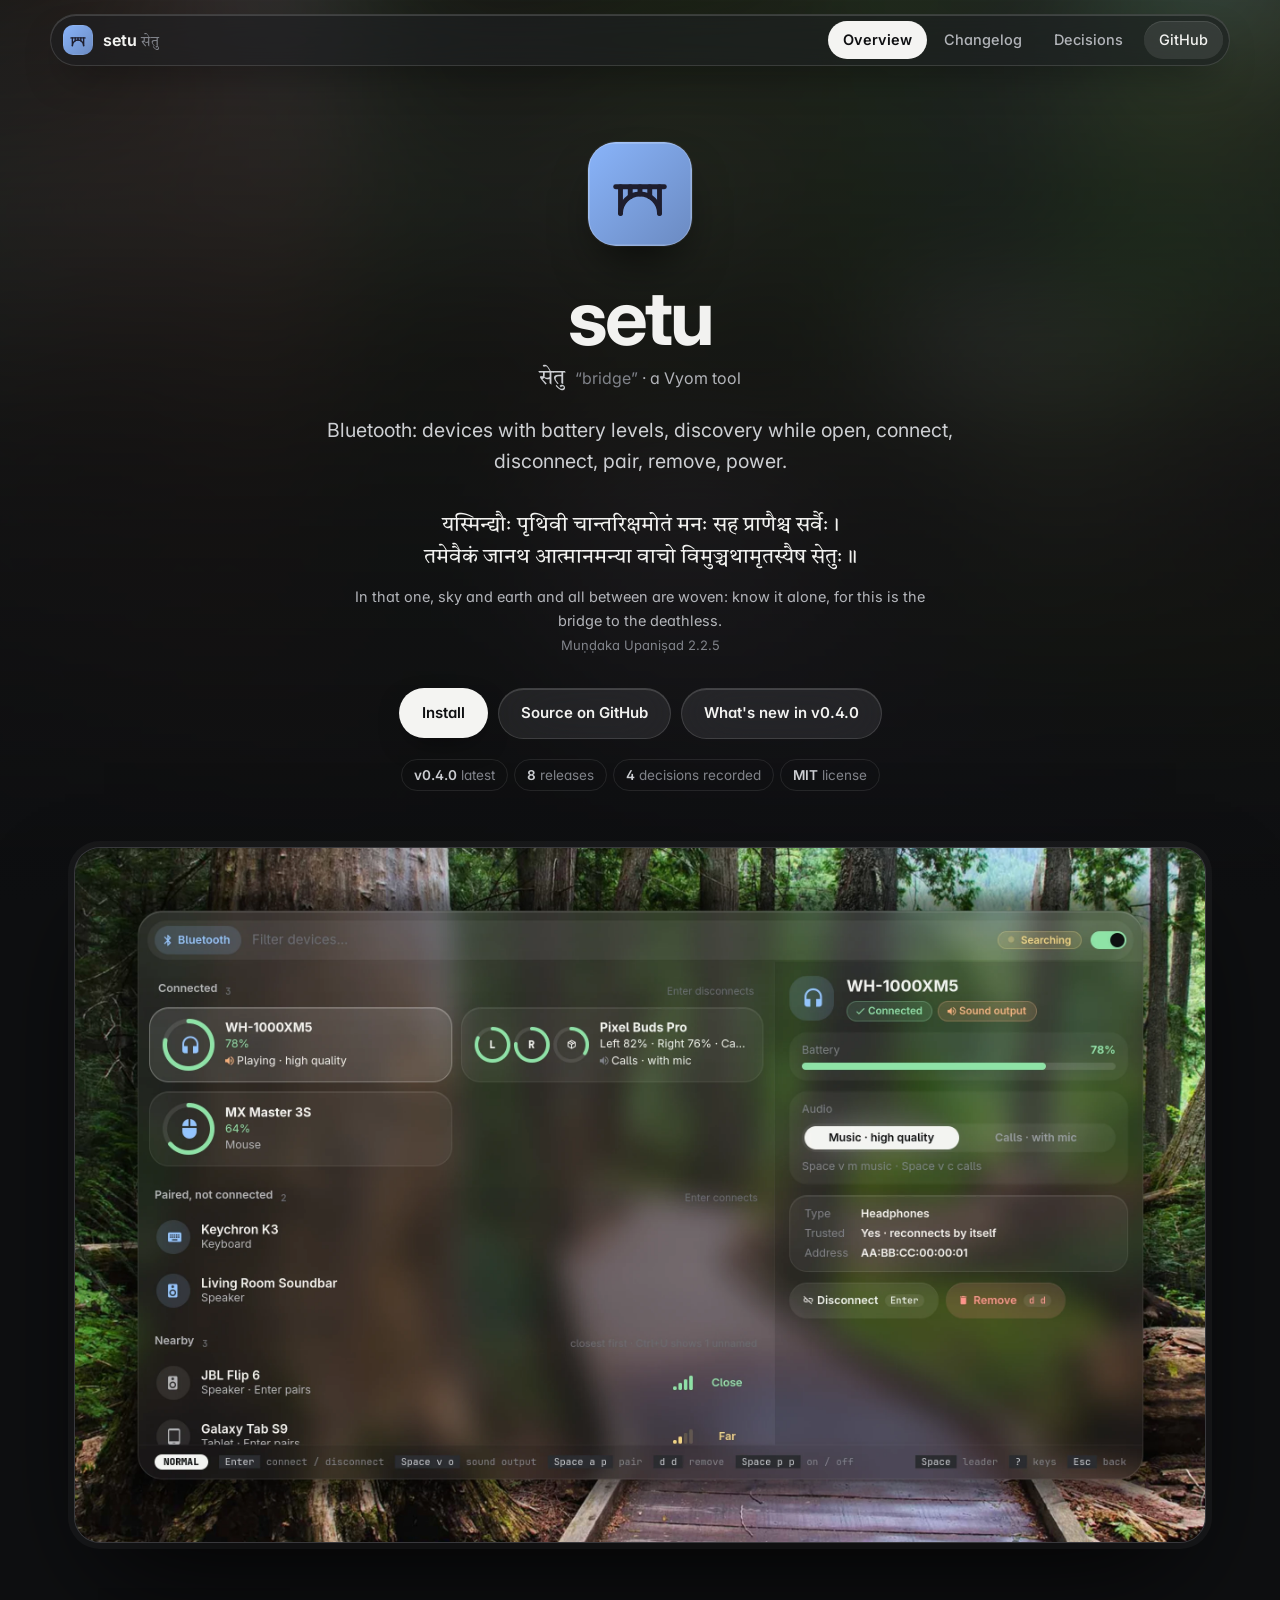
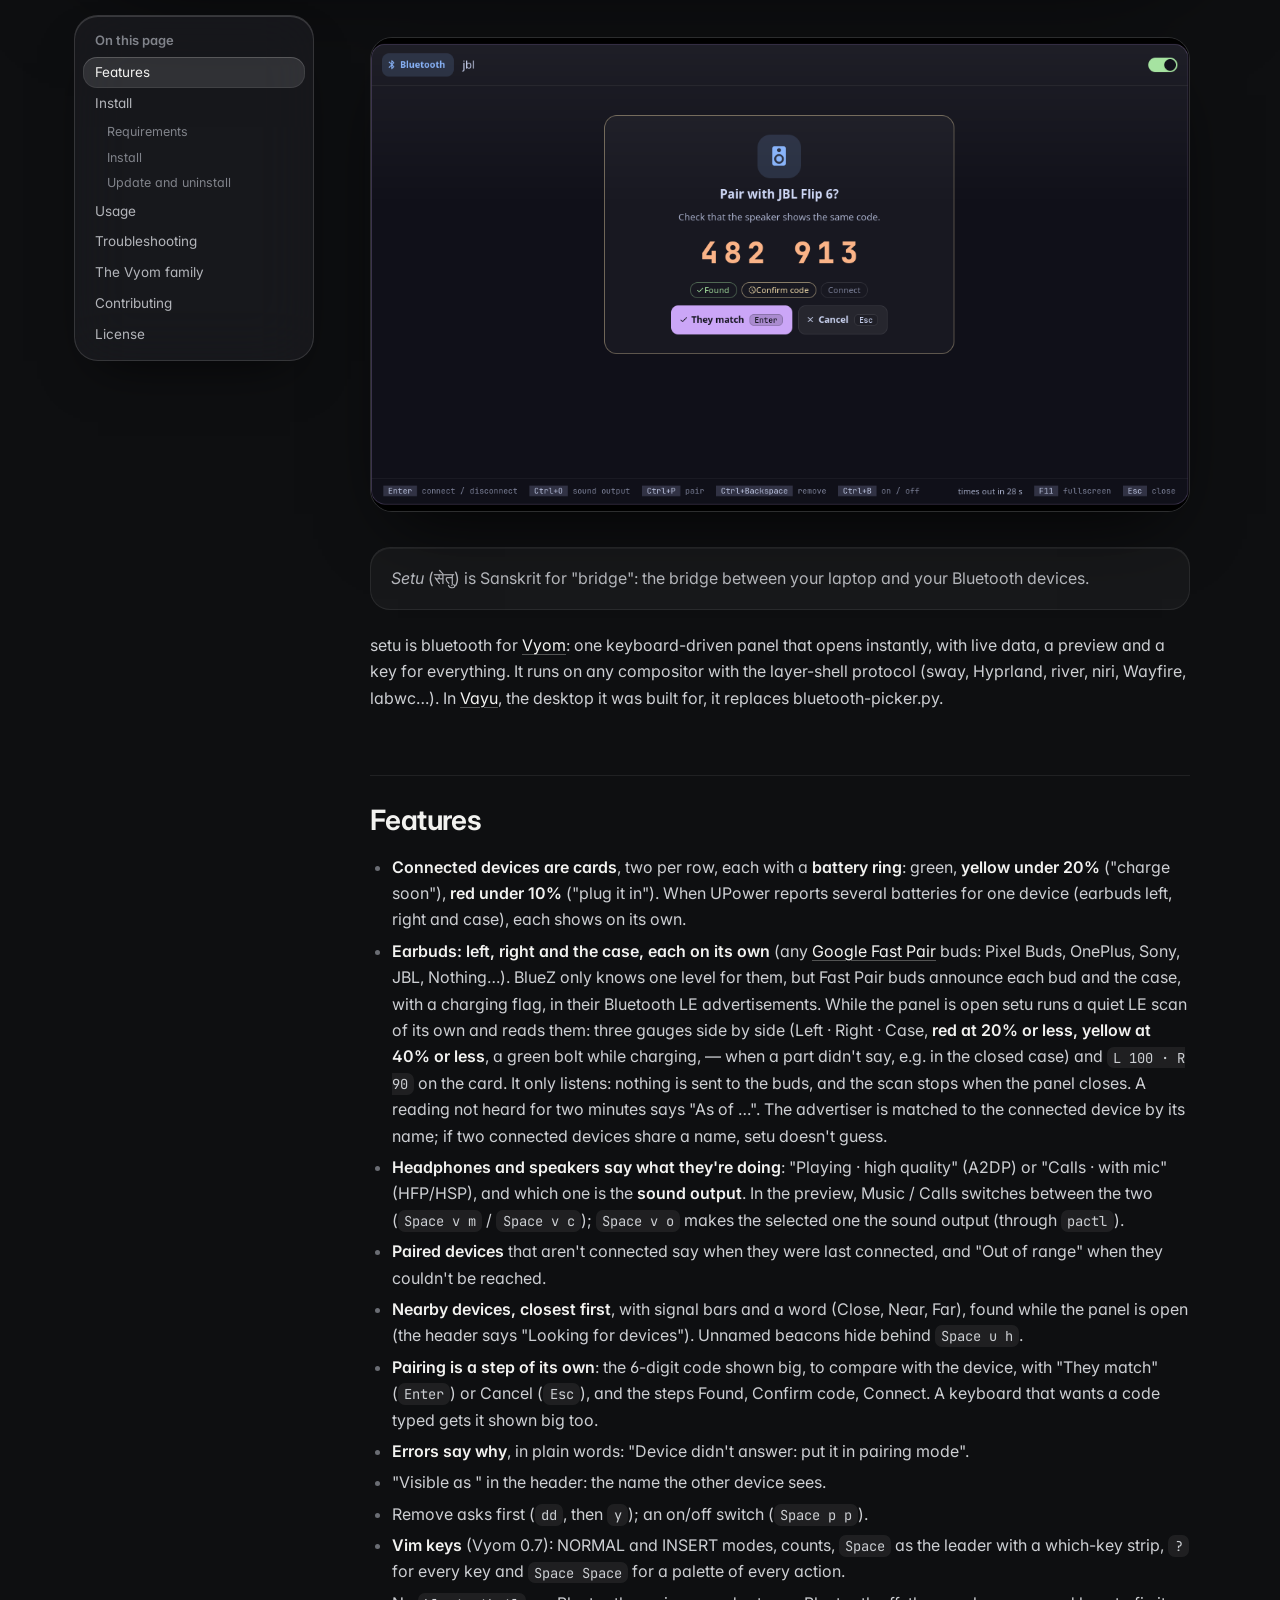
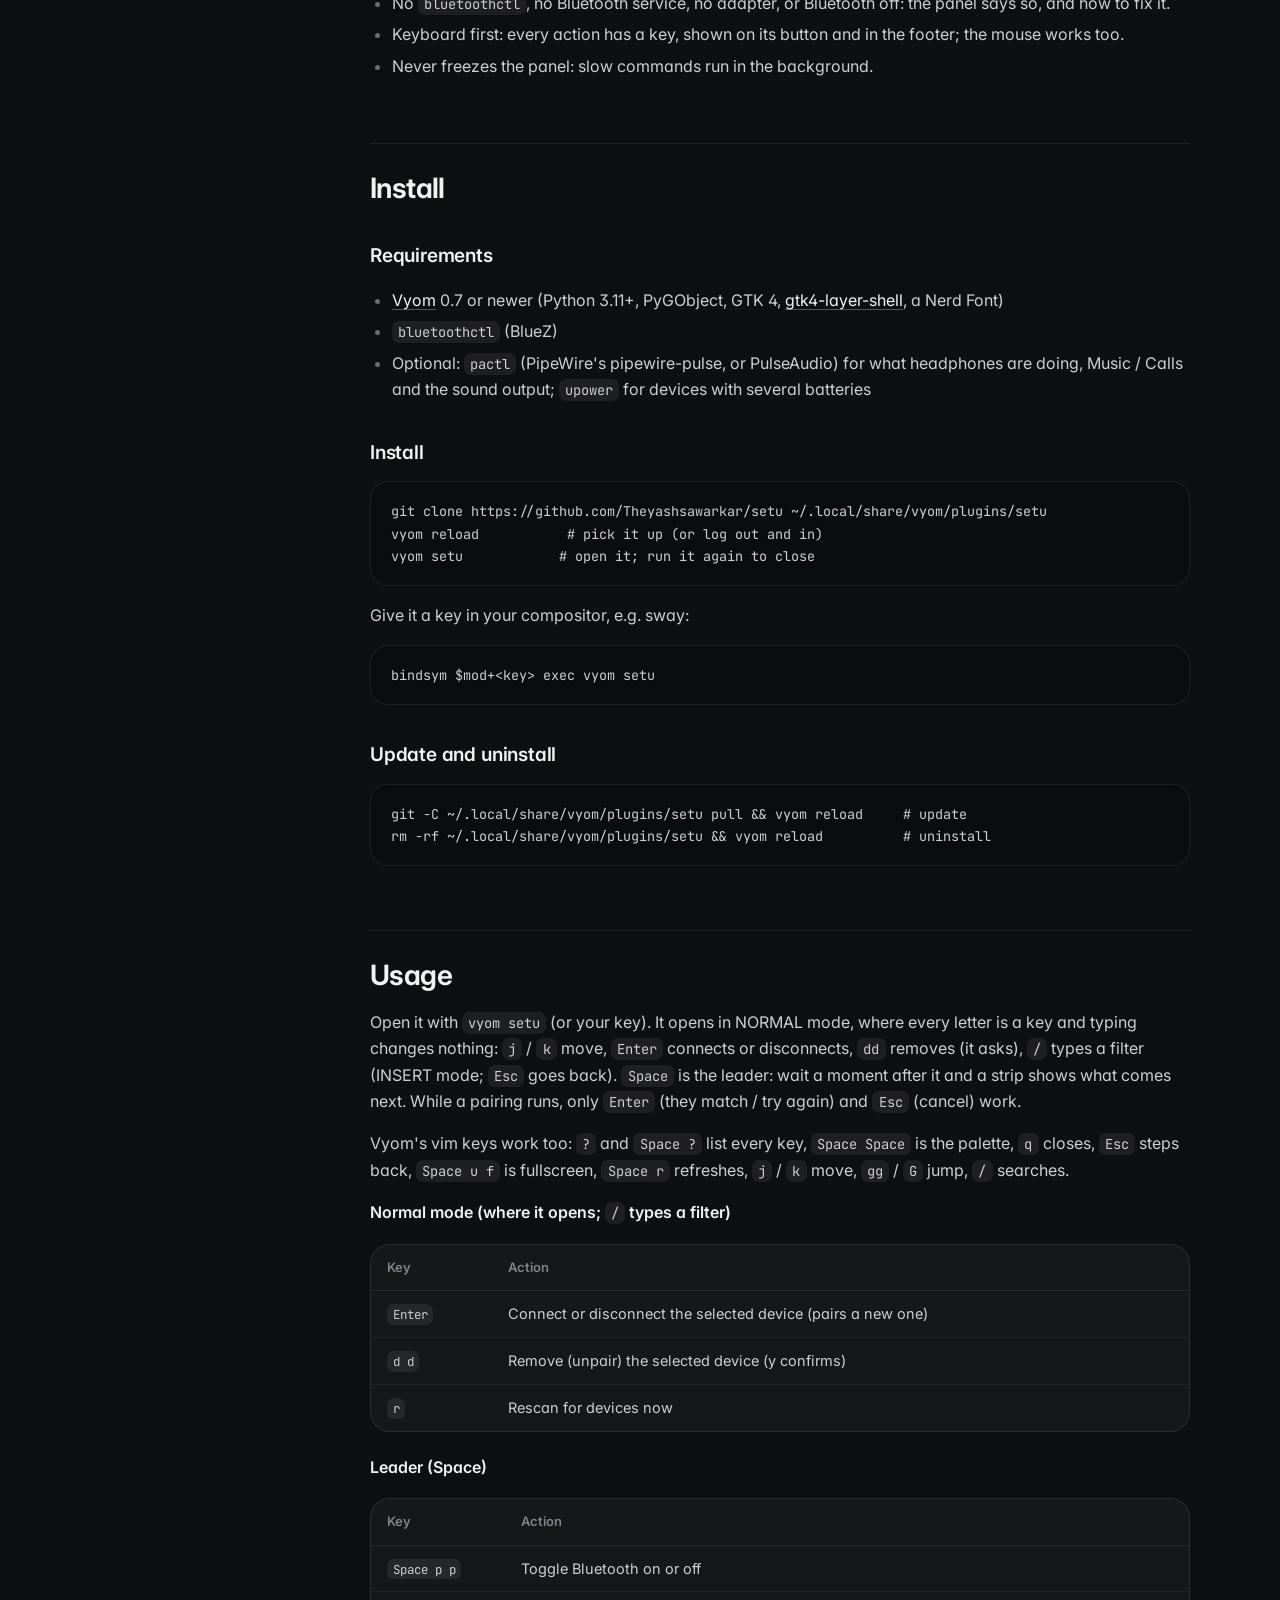
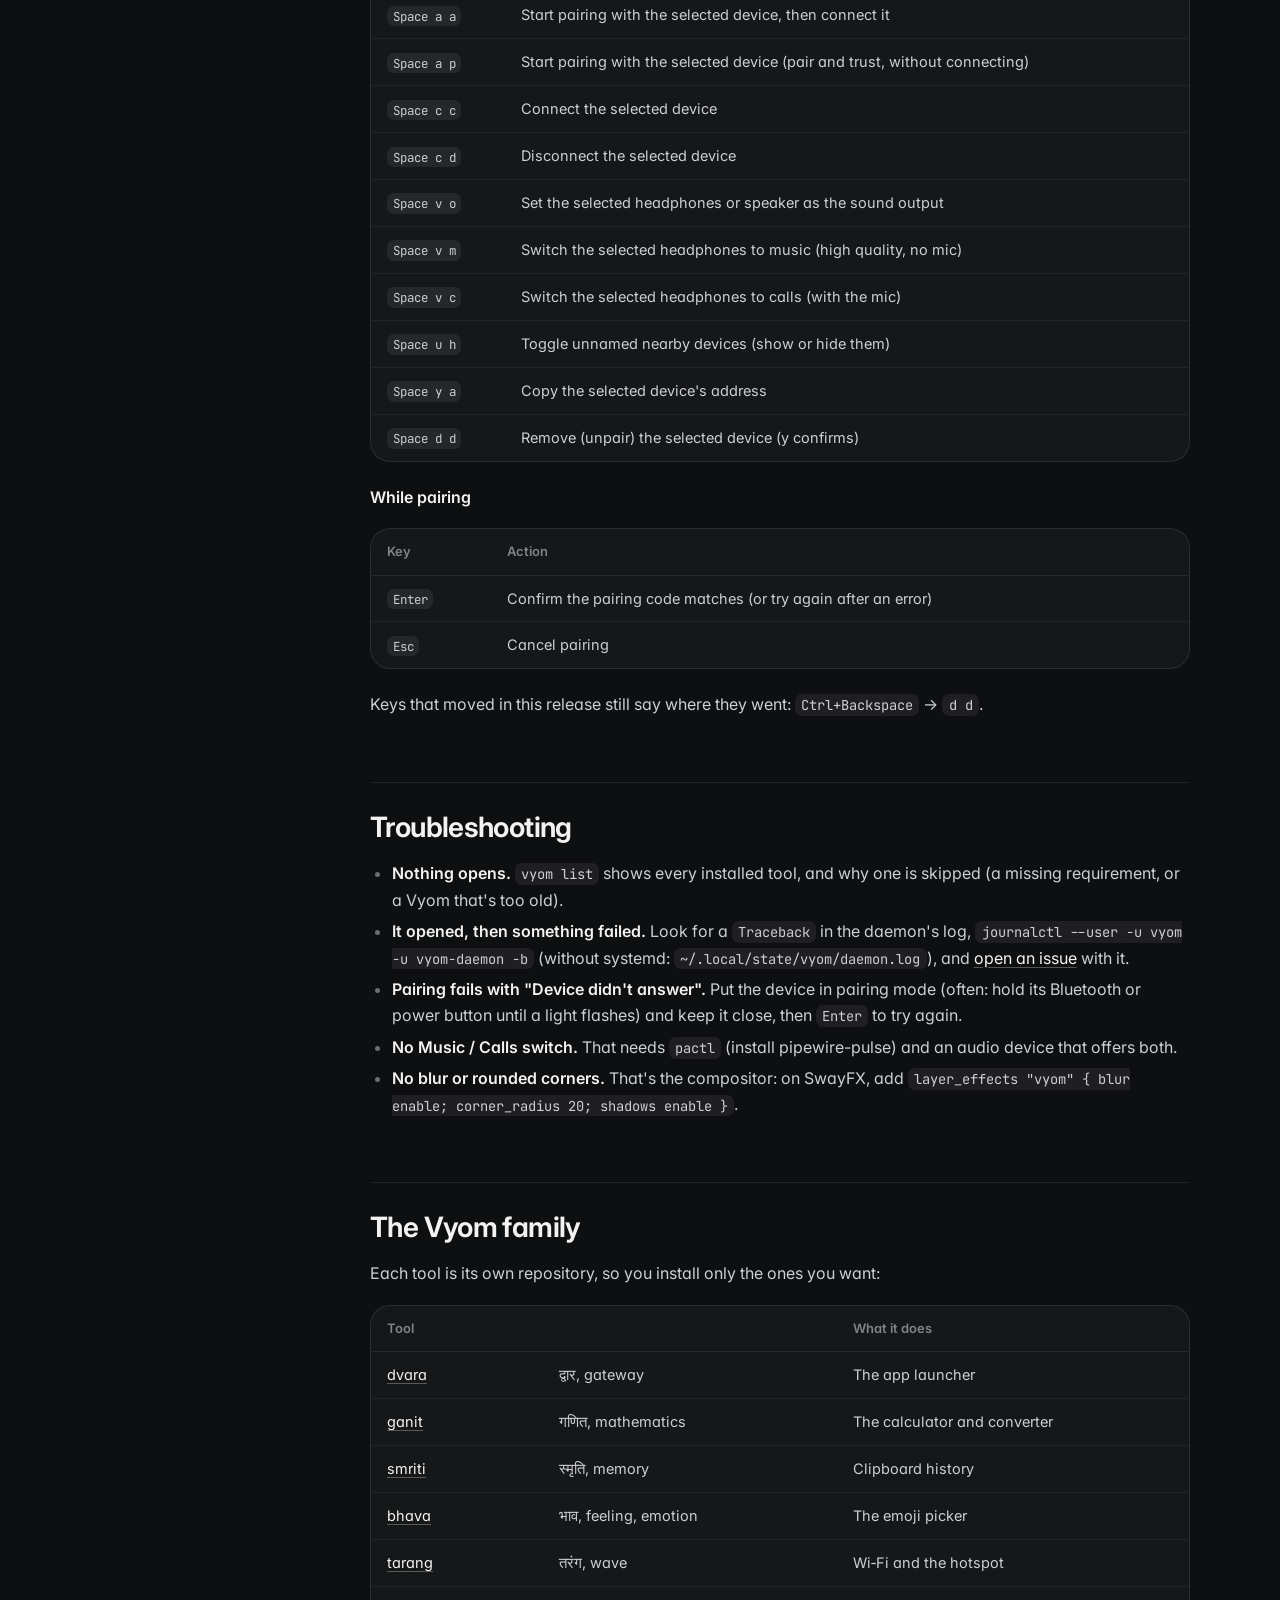
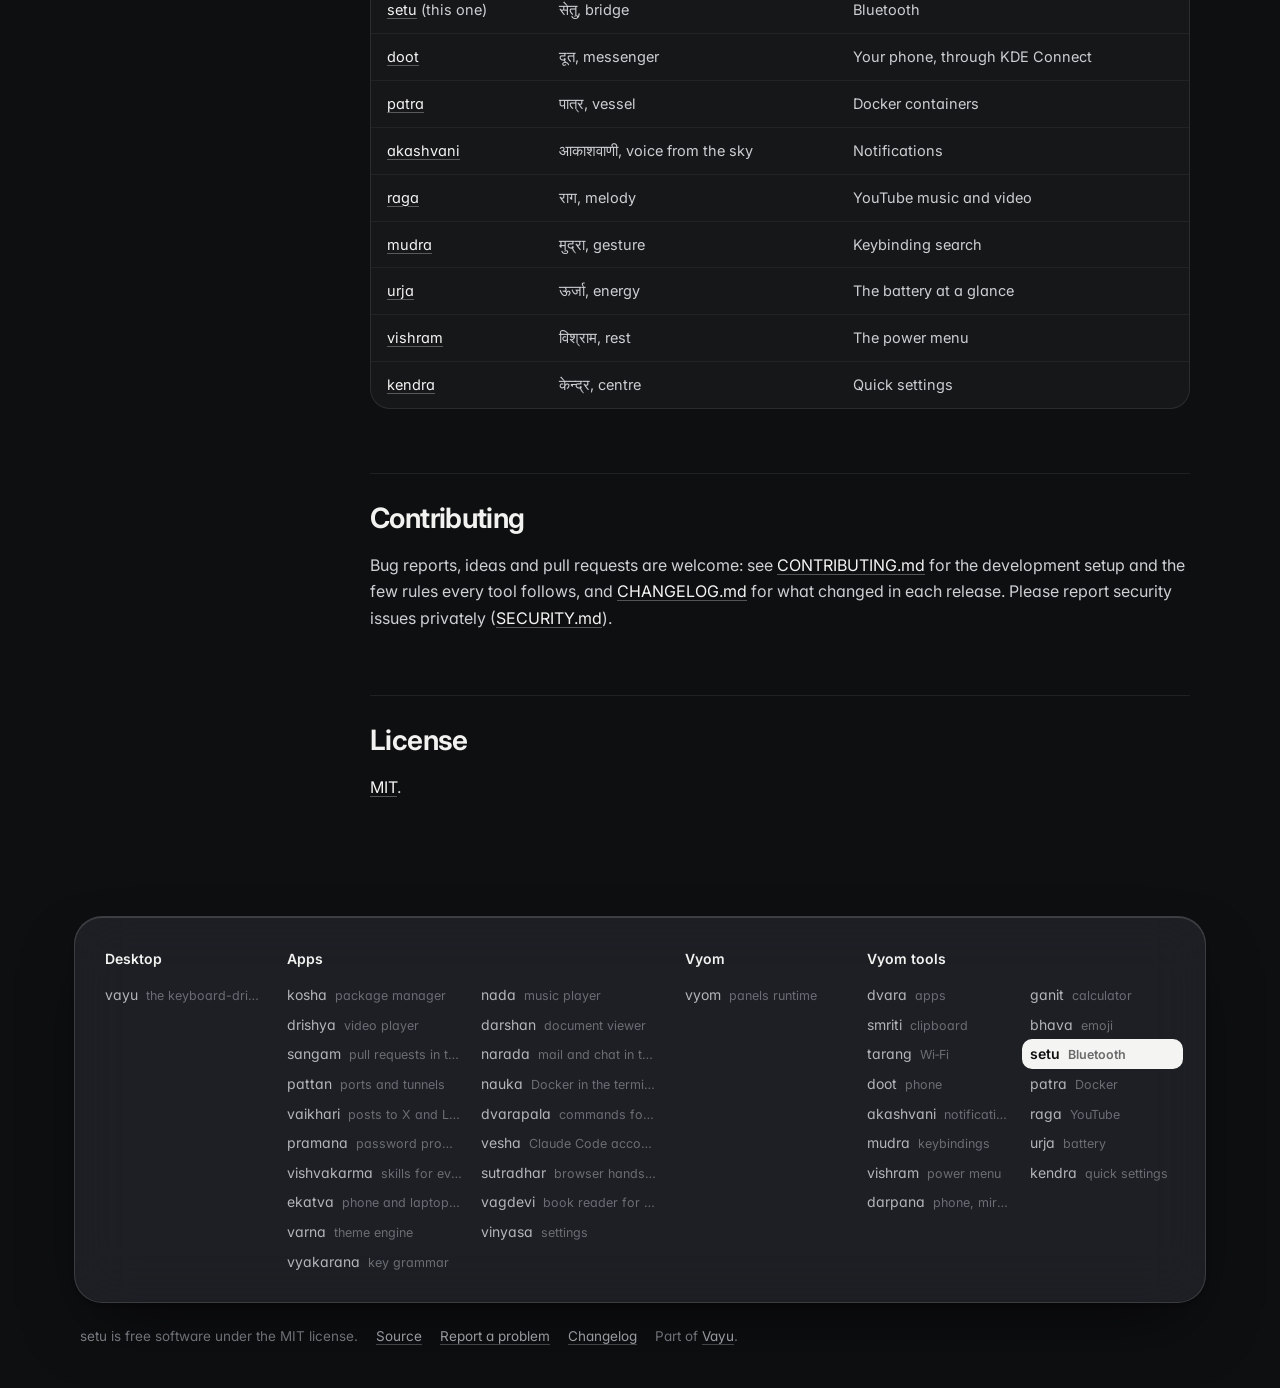
==== commit 3af5d510: "New screenshots in the Spatial look, with made-up demo data Co-Authored-By: Claude Opus 5.5 <noreply" ====
--- a/docs/index.html
+++ b/docs/index.html
@@ -13,7 +13,7 @@
 <link rel="preconnect" href="https://fonts.gstatic.com" crossorigin>
 <link href="https://fonts.googleapis.com/css2?family=Inter:wght@400;500;600;700&family=JetBrains+Mono:wght@400;500;600&family=Tiro+Devanagari+Sanskrit&display=swap" rel="stylesheet">
 <link rel="stylesheet" href="assets/site.css">
-<style>:root{--tool:#93c4ff}.backdrop:before{background-image:url("assets/screenshots/setu.png")}</style>
+<style>:root{--tool:#93c4ff}.backdrop:before{background-image:url("assets/screenshots/setu.webp")}</style>
 </head>
 <body class="home">
 <div class="backdrop" aria-hidden="true"></div>
@@ -29,7 +29,7 @@
 <div class="cta"><a class="btn primary" href="#install">Install</a><a class="btn" href="https://github.com/Theyashsawarkar/setu">Source on GitHub</a><a class="btn" href="changelog.html">What's new in v0.4.0</a></div>
 <div class="meta"><span><b>v0.4.0</b> latest</span><span><b>8</b> releases</span><span><b>4</b> decisions recorded</span><span><b>MIT</b> license</span></div>
 </header>
-<figure class="shot"><img src="assets/screenshots/setu.png" alt="setu: connected devices as cards with battery rings (a mouse at 8% in red, earbuds at 18% in yellow), what the headphones are playing, a paired soundbar, and nearby devices with signal bars; the picked headphones' battery, audio mode, Disconnect and Remove" fetchpriority="high"></figure>
+<figure class="shot"><img src="assets/screenshots/setu.webp" alt="setu: connected devices as cards with battery rings (headphones at 78% playing music, earbuds with left, right and case, a mouse at 64%), paired devices and nearby ones with signal; the picked headphones' battery, audio mode, details, Disconnect and Remove" fetchpriority="high"></figure>
 <div class="wrap"><aside class="toc"><b>On this page</b><a class="l2" href="#features">Features</a><a class="l2" href="#install">Install</a><a class="l3" href="#requirements">Requirements</a><a class="l3" href="#install">Install</a><a class="l3" href="#update-and-uninstall">Update and uninstall</a><a class="l2" href="#usage">Usage</a><a class="l2" href="#troubleshooting">Troubleshooting</a><a class="l2" href="#the-vyom-family">The Vyom family</a><a class="l2" href="#contributing">Contributing</a><a class="l2" href="#license">License</a></aside><article>
 <p align="center">
   <img alt="setu pairing a speaker: the 6-digit code shown big to compare, the steps Found, Confirm code, Connect, and They match (Enter) or Cancel (Esc)" src="assets/screenshots/setu-pairing.png" width="100%">
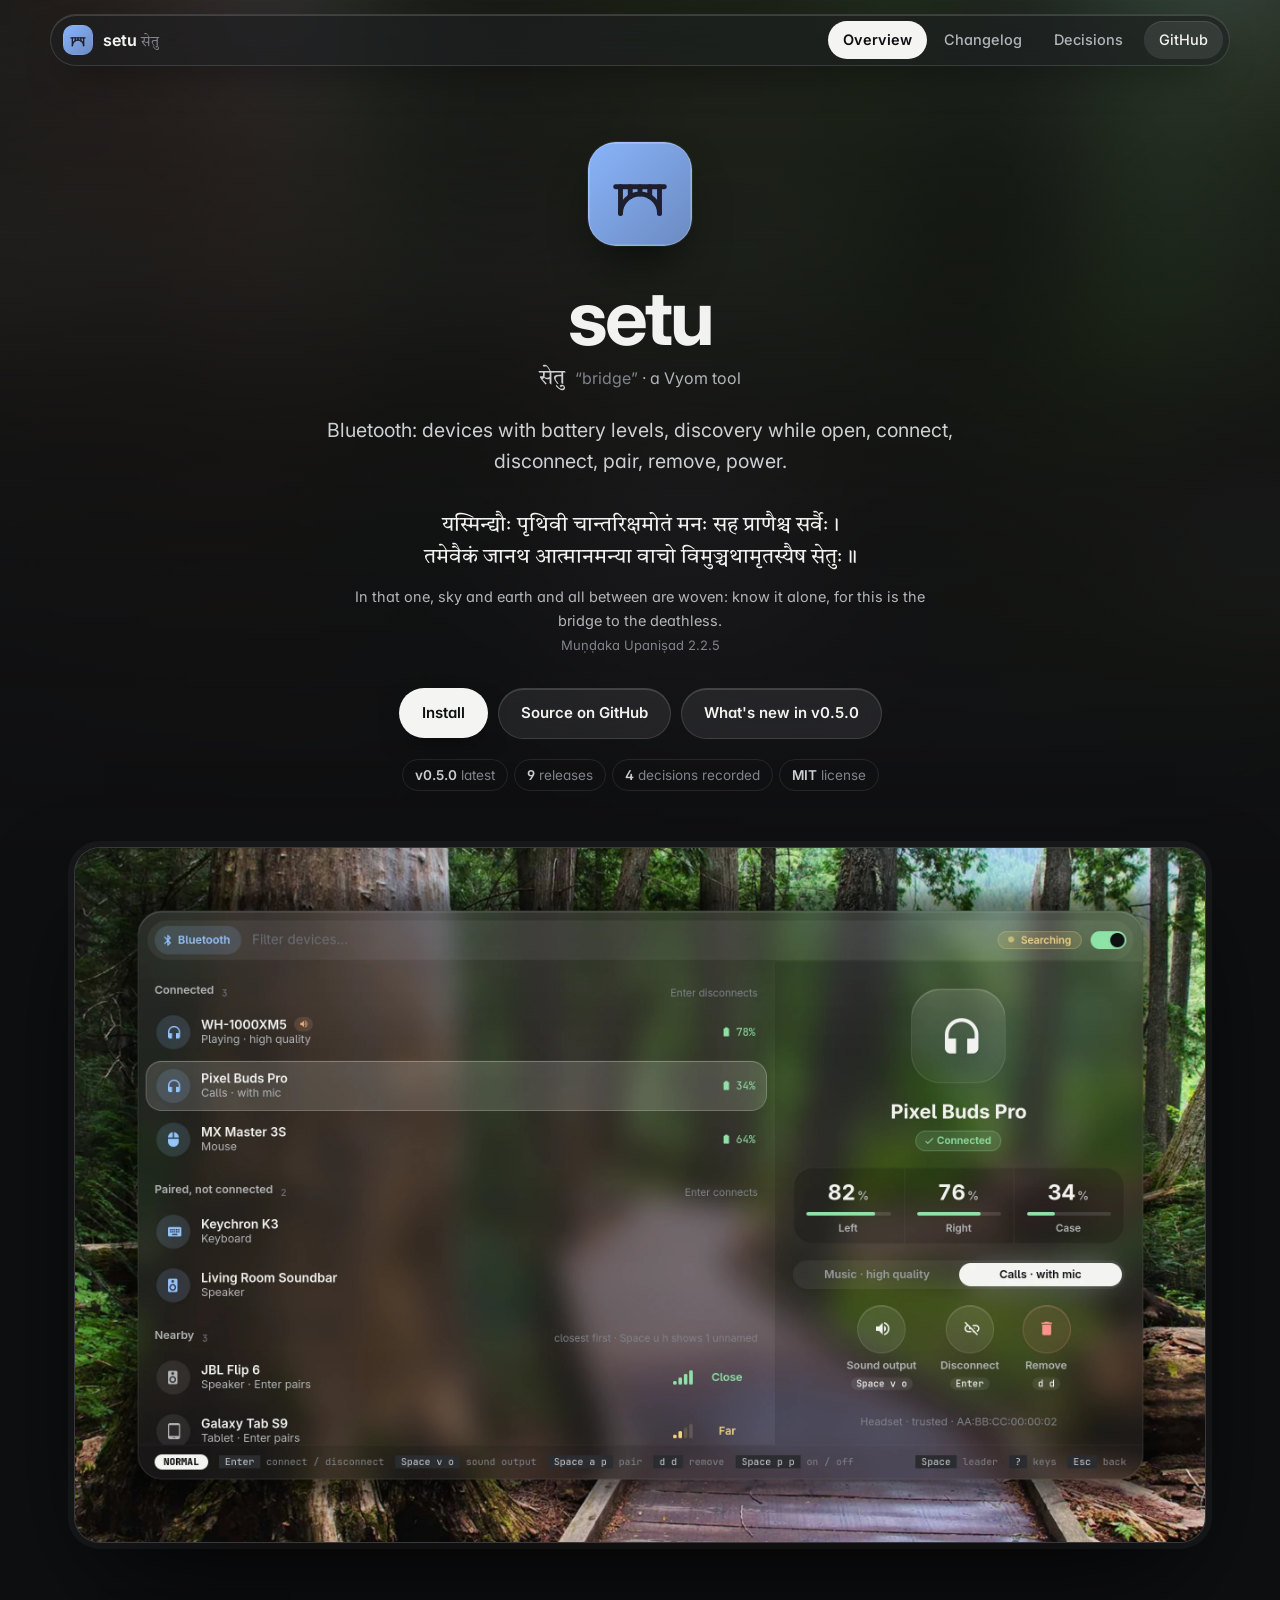
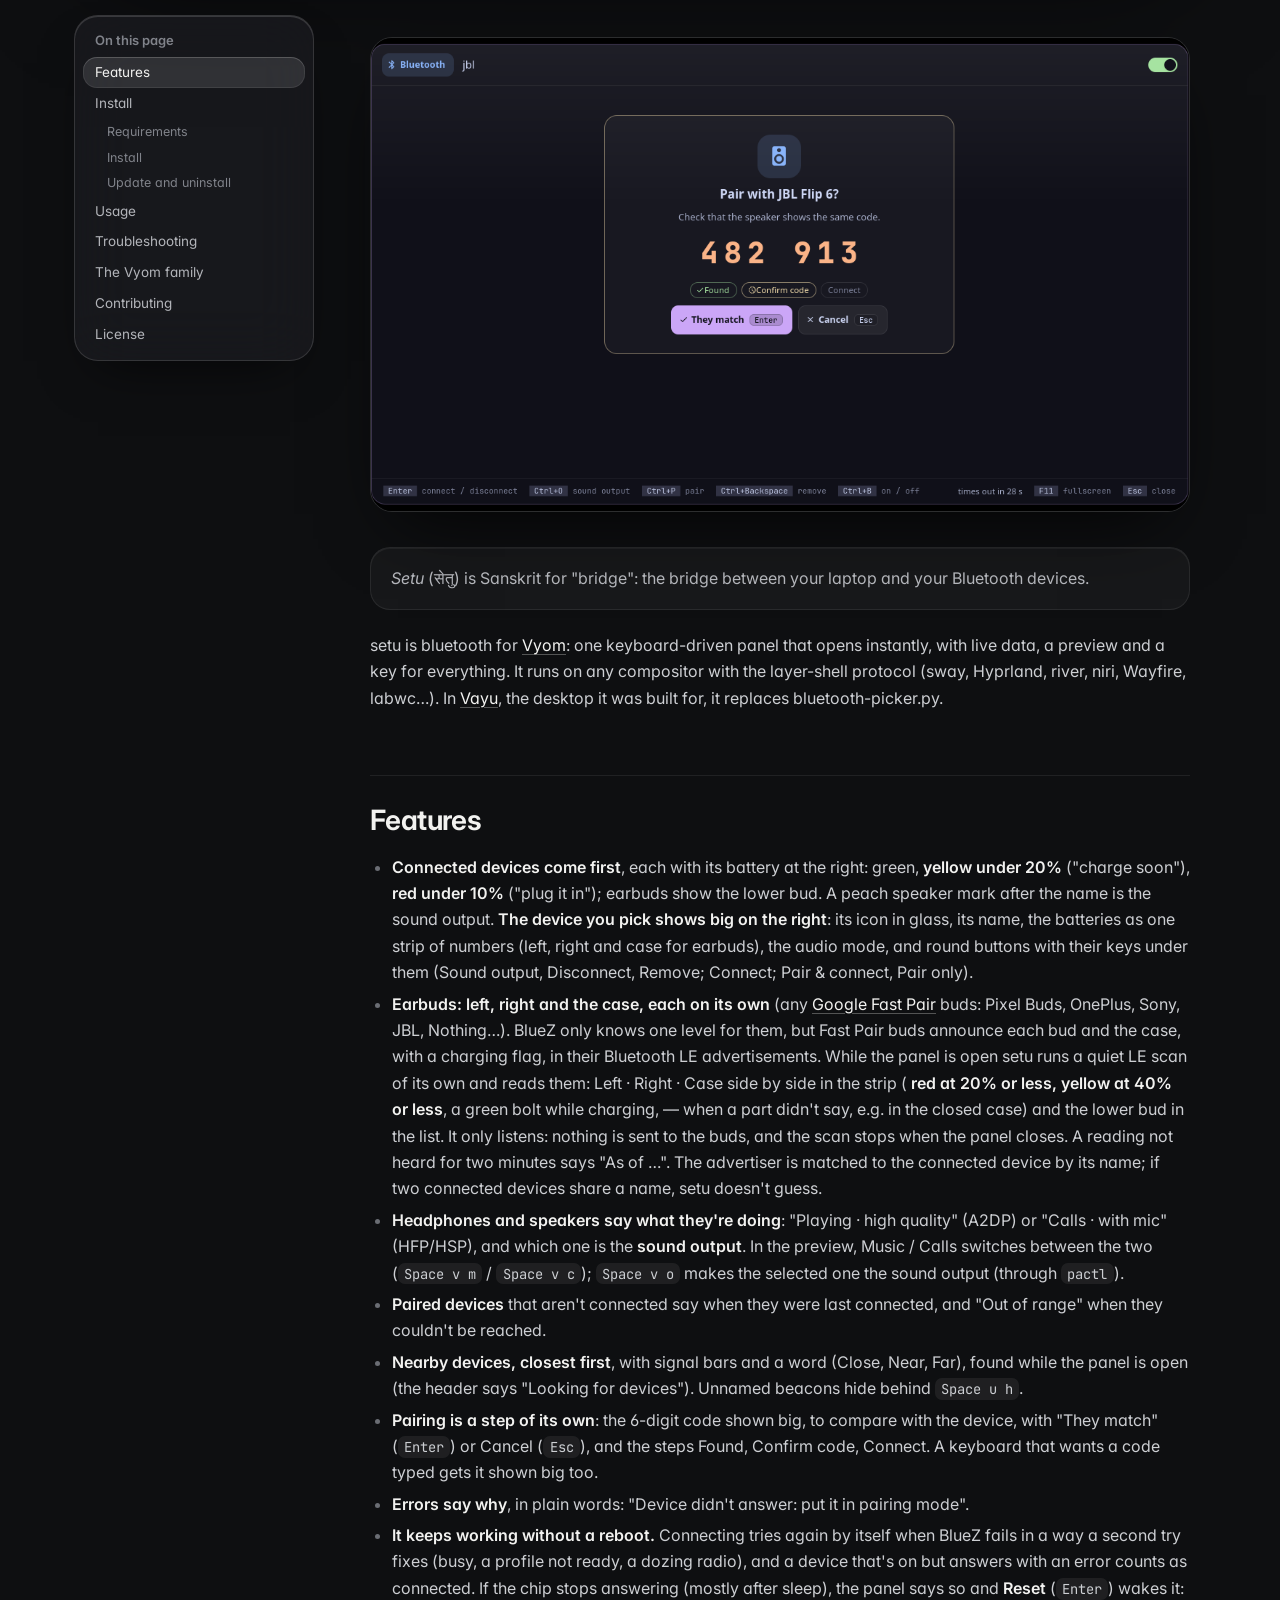
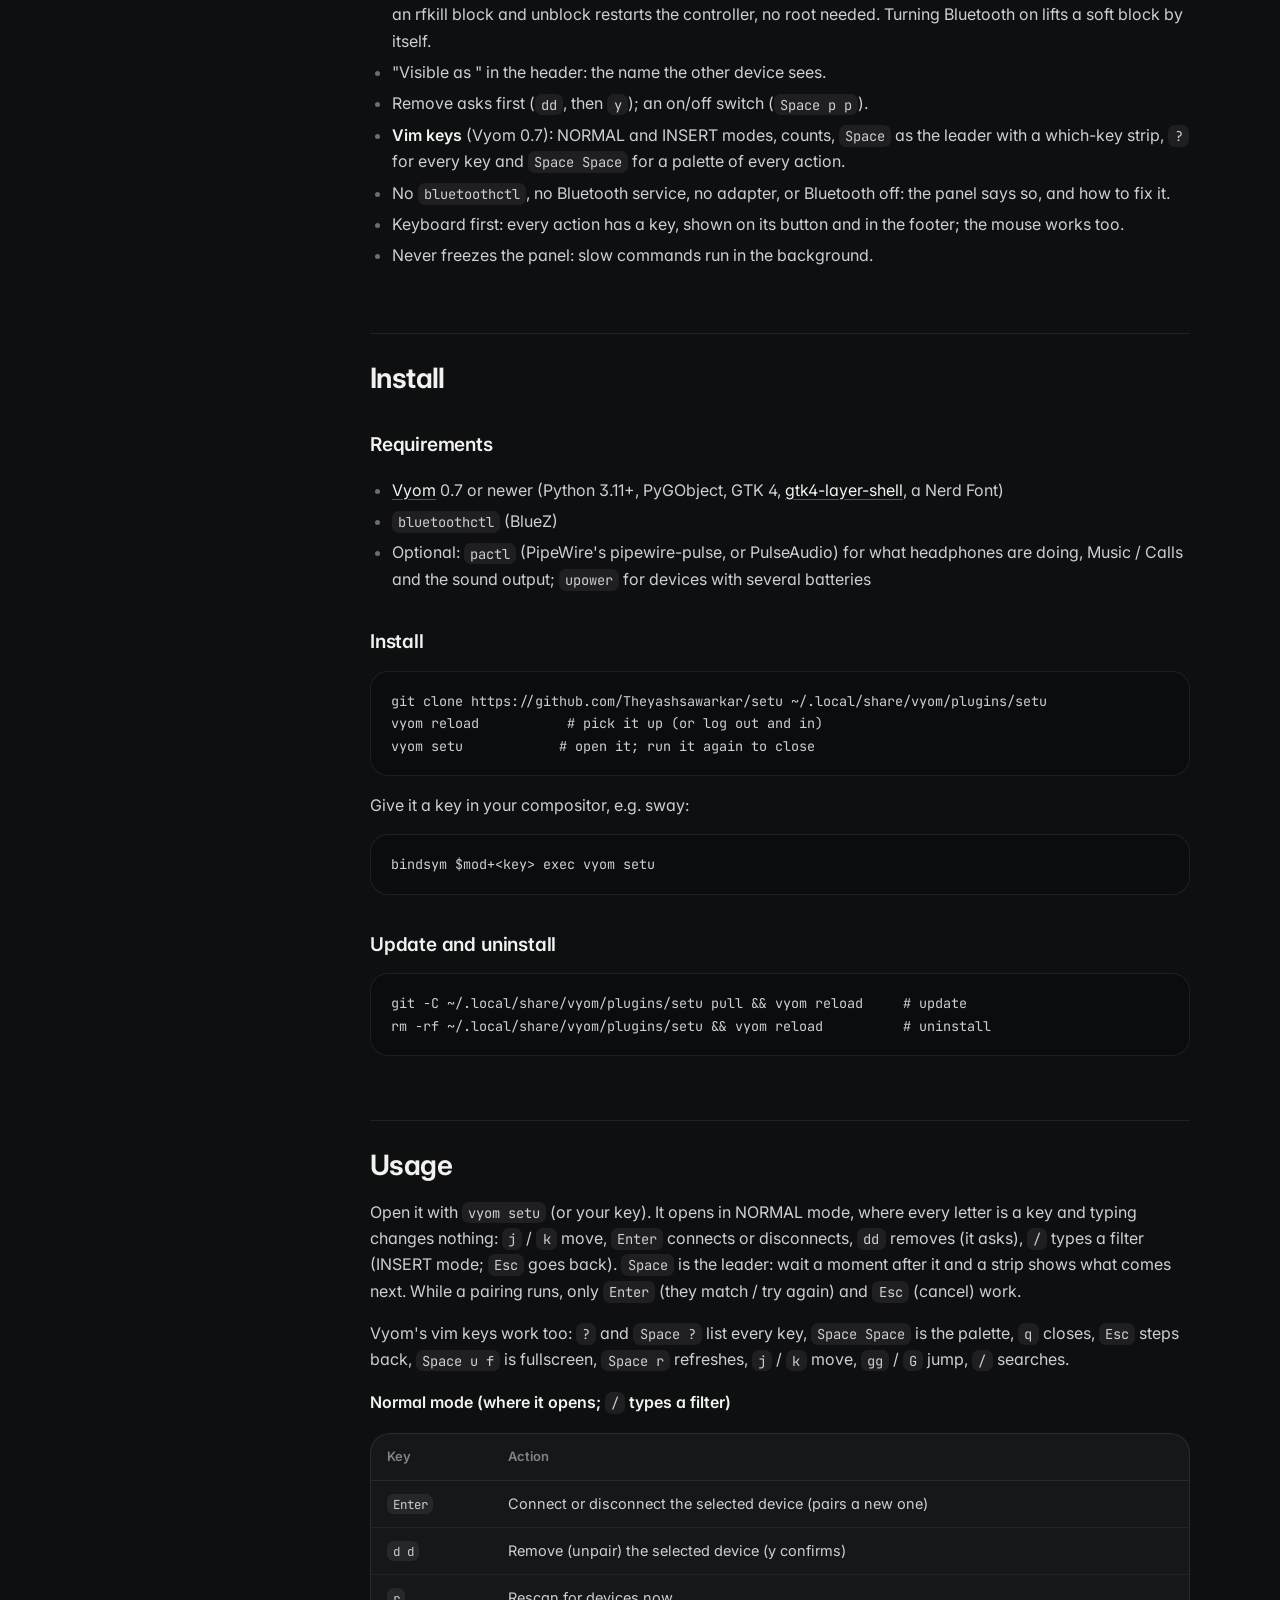
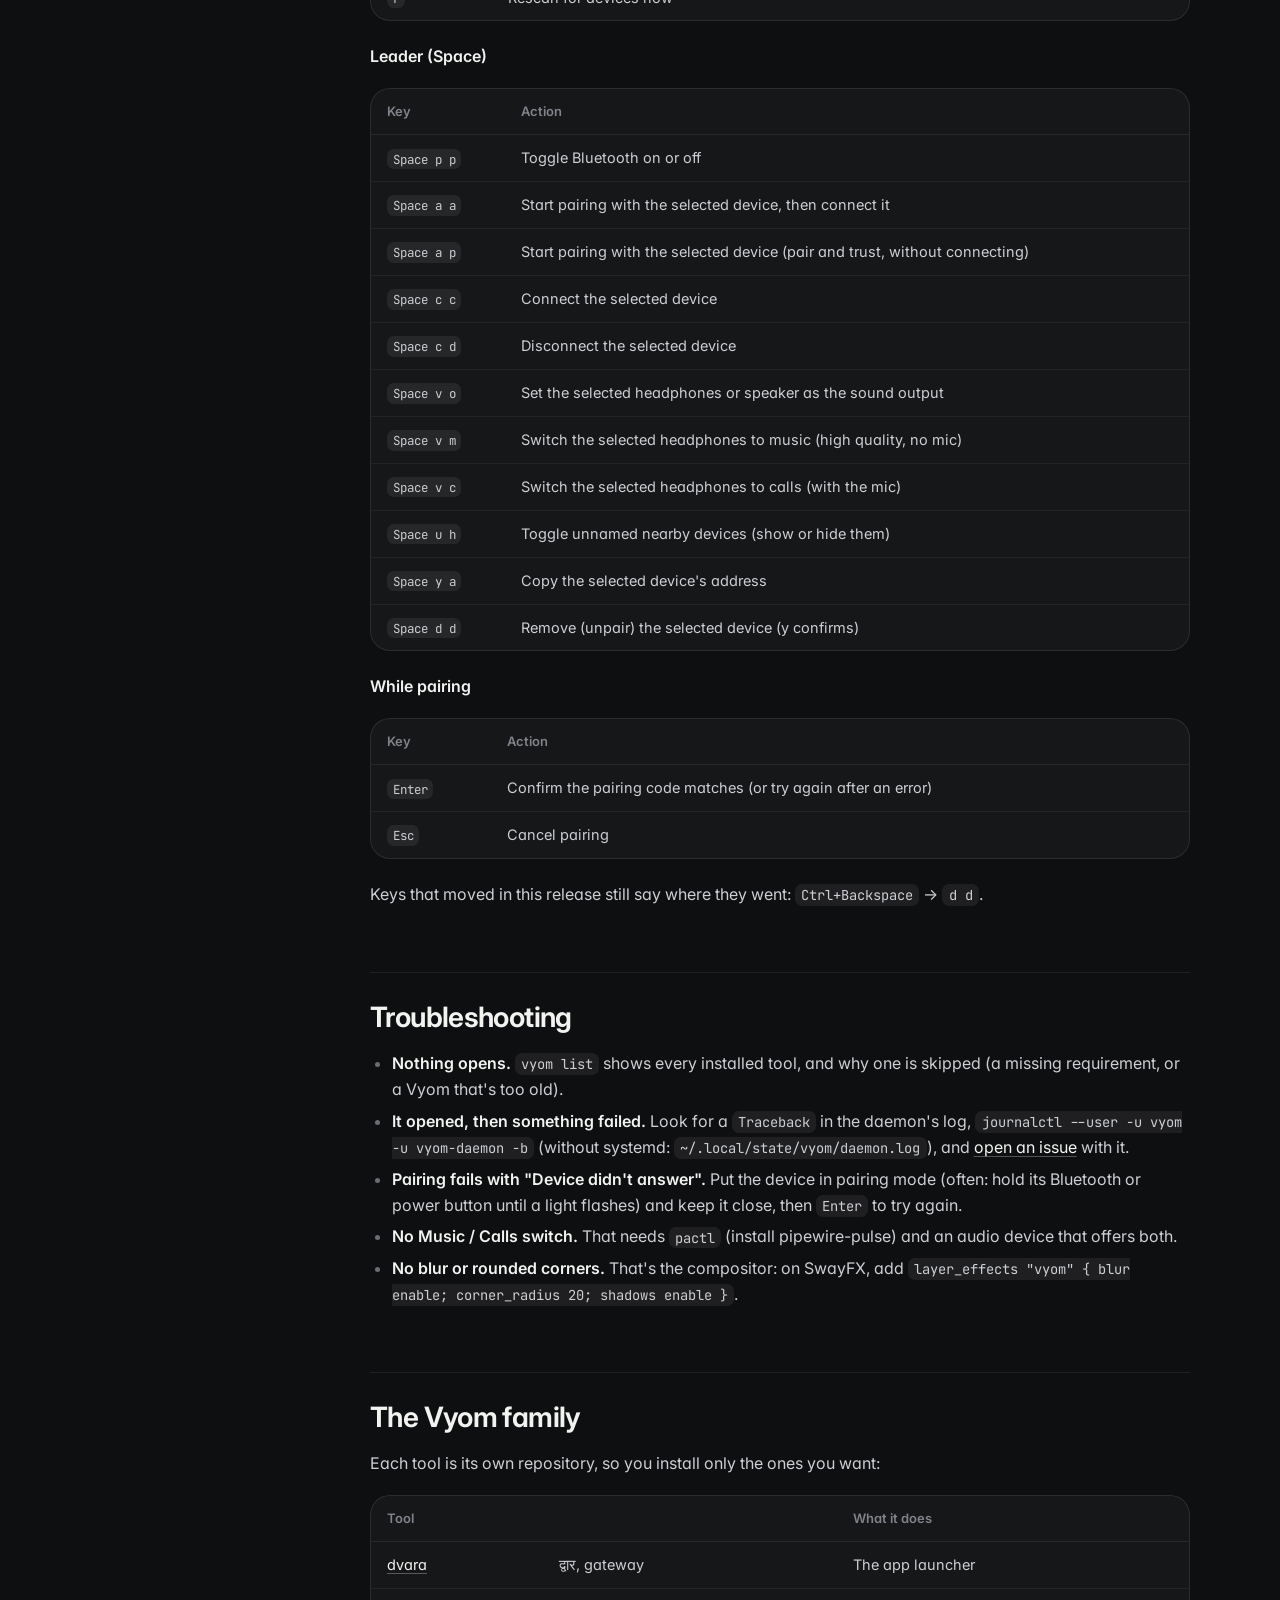
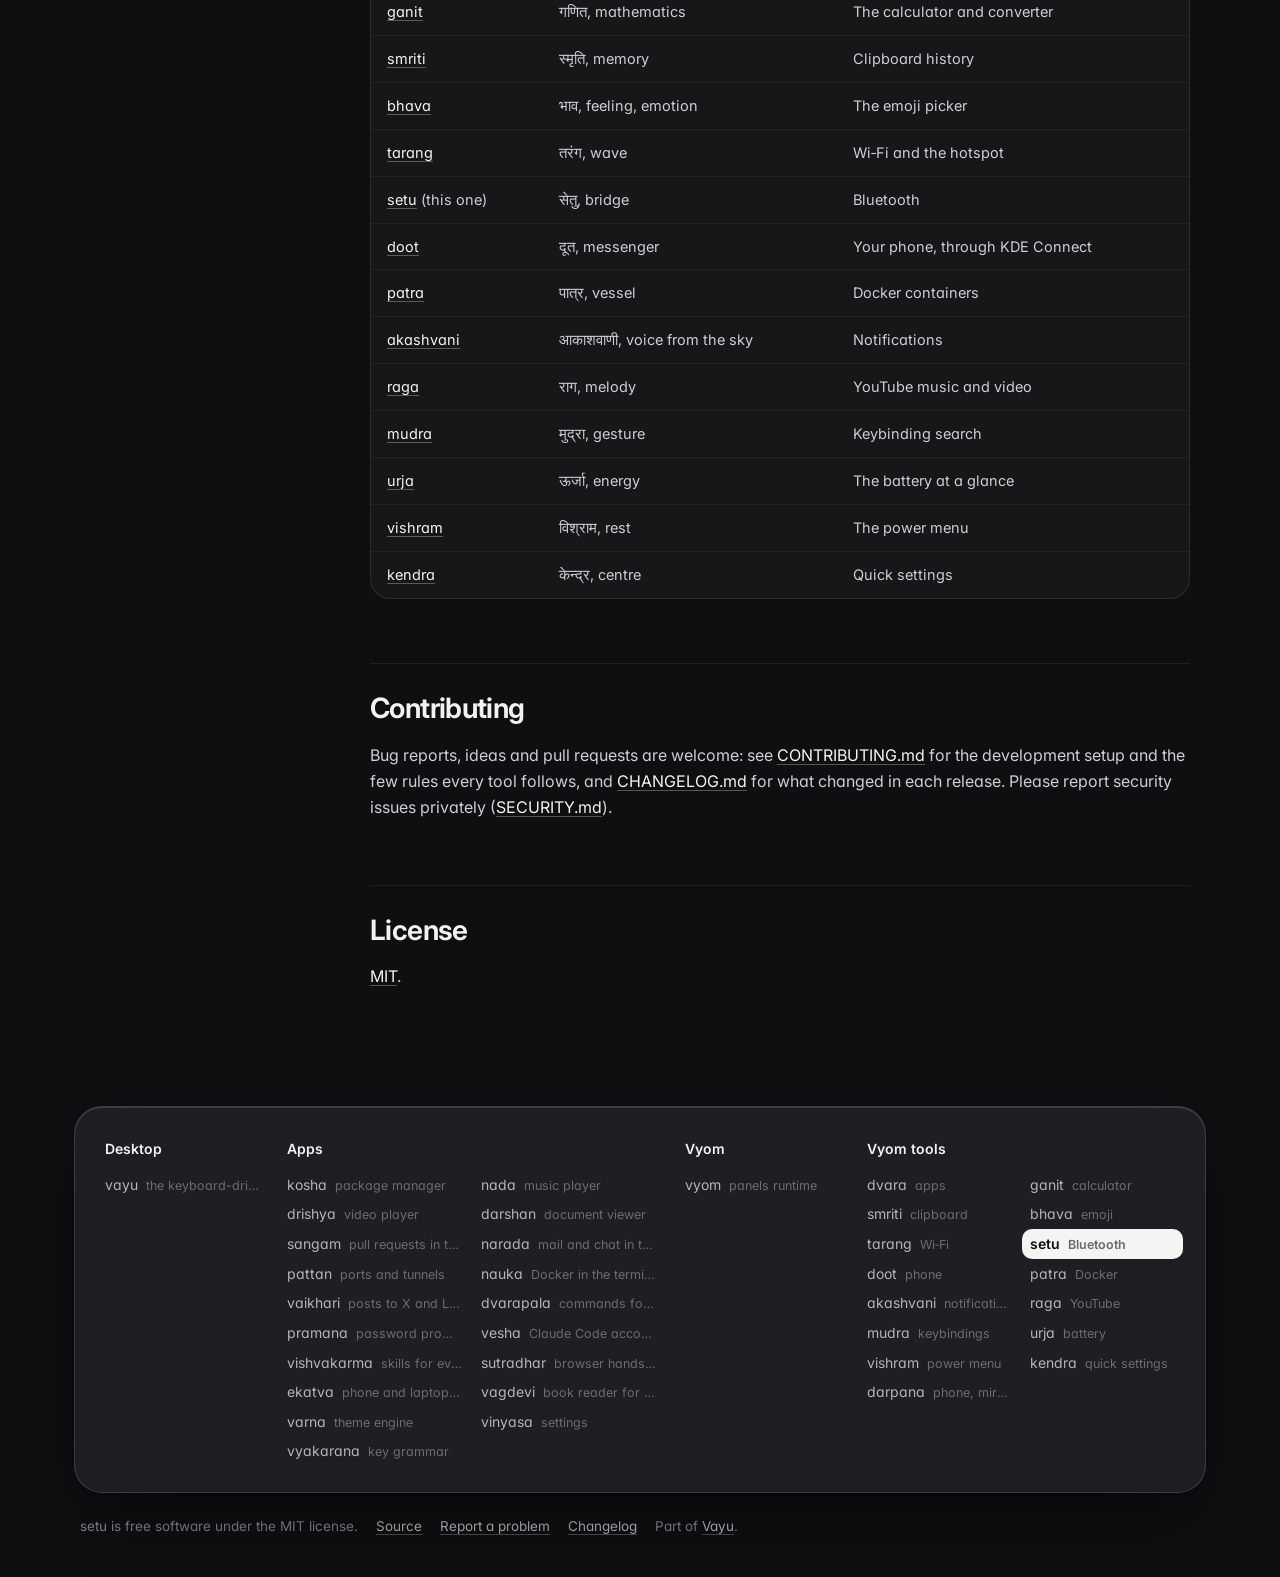
==== commit f7606600: "v0.5.0: the picked device shown big (A1); connect retries and Reset, no reboot Co-Authored-By: Claud" ====
--- a/docs/index.html
+++ b/docs/index.html
@@ -26,10 +26,10 @@
 <div class="sa"><b lang="sa">सेतु</b> <i>“bridge”</i> · a Vyom tool</div>
 <p class="lead">Bluetooth: devices with battery levels, discovery while open, connect, disconnect, pair, remove, power.</p>
 <figure class="shloka"><p lang="sa">यस्मिन्द्यौः पृथिवी चान्तरिक्षमोतं मनः सह प्राणैश्च सर्वैः ।<br>तमेवैकं जानथ आत्मानमन्या वाचो विमुञ्चथामृतस्यैष सेतुः ॥</p><figcaption>In that one, sky and earth and all between are woven: know it alone, for this is the bridge to the deathless. <cite>Muṇḍaka Upaniṣad 2.2.5</cite></figcaption></figure>
-<div class="cta"><a class="btn primary" href="#install">Install</a><a class="btn" href="https://github.com/Theyashsawarkar/setu">Source on GitHub</a><a class="btn" href="changelog.html">What's new in v0.4.0</a></div>
-<div class="meta"><span><b>v0.4.0</b> latest</span><span><b>8</b> releases</span><span><b>4</b> decisions recorded</span><span><b>MIT</b> license</span></div>
+<div class="cta"><a class="btn primary" href="#install">Install</a><a class="btn" href="https://github.com/Theyashsawarkar/setu">Source on GitHub</a><a class="btn" href="changelog.html">What's new in v0.5.0</a></div>
+<div class="meta"><span><b>v0.5.0</b> latest</span><span><b>9</b> releases</span><span><b>4</b> decisions recorded</span><span><b>MIT</b> license</span></div>
 </header>
-<figure class="shot"><img src="assets/screenshots/setu.webp" alt="setu: connected devices as cards with battery rings (headphones at 78% playing music, earbuds with left, right and case, a mouse at 64%), paired devices and nearby ones with signal; the picked headphones' battery, audio mode, details, Disconnect and Remove" fetchpriority="high"></figure>
+<figure class="shot"><img src="assets/screenshots/setu.webp" alt="setu: connected headphones at 78% (the sound output), earbuds and a mouse with their batteries, paired and nearby devices; the picked earbuds shown big: left 82%, right 76%, case 34%, the audio mode, and round Sound output, Disconnect and Remove buttons" fetchpriority="high"></figure>
 <div class="wrap"><aside class="toc"><b>On this page</b><a class="l2" href="#features">Features</a><a class="l2" href="#install">Install</a><a class="l3" href="#requirements">Requirements</a><a class="l3" href="#install">Install</a><a class="l3" href="#update-and-uninstall">Update and uninstall</a><a class="l2" href="#usage">Usage</a><a class="l2" href="#troubleshooting">Troubleshooting</a><a class="l2" href="#the-vyom-family">The Vyom family</a><a class="l2" href="#contributing">Contributing</a><a class="l2" href="#license">License</a></aside><article>
 <p align="center">
   <img alt="setu pairing a speaker: the 6-digit code shown big to compare, the steps Found, Confirm code, Connect, and They match (Enter) or Cancel (Esc)" src="assets/screenshots/setu-pairing.png" width="100%">
@@ -37,7 +37,7 @@
 <blockquote><p><em>Setu</em> (सेतु) is Sanskrit for "bridge": the bridge between your laptop and your Bluetooth devices.</p></blockquote>
 <p>setu is bluetooth for <a href="https://github.com/Theyashsawarkar/vyom">Vyom</a>: one keyboard-driven panel that opens instantly, with live data, a preview and a key for everything. It runs on any compositor with the layer-shell protocol (sway, Hyprland, river, niri, Wayfire, labwc…). In <a href="https://github.com/Theyashsawarkar/vayu">Vayu</a>, the desktop it was built for, it replaces bluetooth-picker.py.</p>
 <h2 id="features"><a class="anchor" href="#features">#</a>Features</h2>
-<ul><li><strong>Connected devices are cards</strong>, two per row, each with a <strong>battery ring</strong>: green, <strong>yellow under 20%</strong> ("charge soon"), <strong>red under 10%</strong> ("plug it in"). When UPower reports several batteries for one device (earbuds left, right and case), each shows on its own.</li><li><strong>Earbuds: left, right and the case, each on its own</strong> (any <a href="https://developers.google.com/nearby/fast-pair">Google Fast Pair</a> buds: Pixel Buds, OnePlus, Sony, JBL, Nothing…). BlueZ only knows one level for them, but Fast Pair buds announce each bud and the case, with a charging flag, in their Bluetooth LE advertisements. While the panel is open setu runs a quiet LE scan of its own and reads them: three gauges side by side (Left · Right · Case, <strong>red at 20% or less, yellow at 40% or less</strong>, a green bolt while charging, — when a part didn't say, e.g. in the closed case) and <code>L 100 · R 90</code> on the card. It only listens: nothing is sent to the buds, and the scan stops when the panel closes. A reading not heard for two minutes says "As of …". The advertiser is matched to the connected device by its name; if two connected devices share a name, setu doesn't guess.</li><li><strong>Headphones and speakers say what they're doing</strong>: "Playing · high quality" (A2DP) or "Calls · with mic" (HFP/HSP), and which one is the <strong>sound output</strong>. In the preview, Music / Calls switches between the two (<code>Space v m</code> / <code>Space v c</code>); <code>Space v o</code> makes the selected one the sound output (through <code>pactl</code>).</li><li><strong>Paired devices</strong> that aren't connected say when they were last connected, and "Out of range" when they couldn't be reached.</li><li><strong>Nearby devices, closest first</strong>, with signal bars and a word (Close, Near, Far), found while the panel is open (the header says "Looking for devices"). Unnamed beacons hide behind <code>Space u h</code>.</li><li><strong>Pairing is a step of its own</strong>: the 6-digit code shown big, to compare with the device, with "They match" (<code>Enter</code>) or Cancel (<code>Esc</code>), and the steps Found, Confirm code, Connect. A keyboard that wants a code typed gets it shown big too.</li><li><strong>Errors say why</strong>, in plain words: "Device didn't answer: put it in pairing mode".</li><li>"Visible as <name>" in the header: the name the other device sees.</li><li>Remove asks first (<code>dd</code>, then <code>y</code>); an on/off switch (<code>Space p p</code>).</li><li><strong>Vim keys</strong> (Vyom 0.7): NORMAL and INSERT modes, counts, <code>Space</code> as the leader with a which-key strip, <code>?</code> for every key and <code>Space Space</code> for a palette of every action.</li><li>No <code>bluetoothctl</code>, no Bluetooth service, no adapter, or Bluetooth off: the panel says so, and how to fix it.</li><li>Keyboard first: every action has a key, shown on its button and in the footer; the mouse works too.</li><li>Never freezes the panel: slow commands run in the background.</li></ul>
+<ul><li><strong>Connected devices come first</strong>, each with its battery at the right: green, <strong>yellow under 20%</strong> ("charge soon"), <strong>red under 10%</strong> ("plug it in"); earbuds show the lower bud. A peach speaker mark after the name is the sound output. <strong>The device you pick shows big on the right</strong>: its icon in glass, its name, the batteries as one strip of numbers (left, right and case for earbuds), the audio mode, and round buttons with their keys under them (Sound output, Disconnect, Remove; Connect; Pair & connect, Pair only).</li><li><strong>Earbuds: left, right and the case, each on its own</strong> (any <a href="https://developers.google.com/nearby/fast-pair">Google Fast Pair</a> buds: Pixel Buds, OnePlus, Sony, JBL, Nothing…). BlueZ only knows one level for them, but Fast Pair buds announce each bud and the case, with a charging flag, in their Bluetooth LE advertisements. While the panel is open setu runs a quiet LE scan of its own and reads them: Left · Right · Case side by side in the strip ( <strong>red at 20% or less, yellow at 40% or less</strong>, a green bolt while charging, — when a part didn't say, e.g. in the closed case) and the lower bud in the list. It only listens: nothing is sent to the buds, and the scan stops when the panel closes. A reading not heard for two minutes says "As of …". The advertiser is matched to the connected device by its name; if two connected devices share a name, setu doesn't guess.</li><li><strong>Headphones and speakers say what they're doing</strong>: "Playing · high quality" (A2DP) or "Calls · with mic" (HFP/HSP), and which one is the <strong>sound output</strong>. In the preview, Music / Calls switches between the two (<code>Space v m</code> / <code>Space v c</code>); <code>Space v o</code> makes the selected one the sound output (through <code>pactl</code>).</li><li><strong>Paired devices</strong> that aren't connected say when they were last connected, and "Out of range" when they couldn't be reached.</li><li><strong>Nearby devices, closest first</strong>, with signal bars and a word (Close, Near, Far), found while the panel is open (the header says "Looking for devices"). Unnamed beacons hide behind <code>Space u h</code>.</li><li><strong>Pairing is a step of its own</strong>: the 6-digit code shown big, to compare with the device, with "They match" (<code>Enter</code>) or Cancel (<code>Esc</code>), and the steps Found, Confirm code, Connect. A keyboard that wants a code typed gets it shown big too.</li><li><strong>Errors say why</strong>, in plain words: "Device didn't answer: put it in pairing mode".</li><li><strong>It keeps working without a reboot.</strong> Connecting tries again by itself when BlueZ fails in a way a second try fixes (busy, a profile not ready, a dozing radio), and a device that's on but answers with an error counts as connected. If the chip stops answering (mostly after sleep), the panel says so and <strong>Reset</strong> (<code>Enter</code>) wakes it: an rfkill block and unblock restarts the controller, no root needed. Turning Bluetooth on lifts a soft block by itself.</li><li>"Visible as <name>" in the header: the name the other device sees.</li><li>Remove asks first (<code>dd</code>, then <code>y</code>); an on/off switch (<code>Space p p</code>).</li><li><strong>Vim keys</strong> (Vyom 0.7): NORMAL and INSERT modes, counts, <code>Space</code> as the leader with a which-key strip, <code>?</code> for every key and <code>Space Space</code> for a palette of every action.</li><li>No <code>bluetoothctl</code>, no Bluetooth service, no adapter, or Bluetooth off: the panel says so, and how to fix it.</li><li>Keyboard first: every action has a key, shown on its button and in the footer; the mouse works too.</li><li>Never freezes the panel: slow commands run in the background.</li></ul>
 <h2 id="install"><a class="anchor" href="#install">#</a>Install</h2>
 <h3 id="requirements"><a class="anchor" href="#requirements">#</a>Requirements</h3>
 <ul><li><a href="https://github.com/Theyashsawarkar/vyom">Vyom</a> 0.7 or newer (Python 3.11+, PyGObject, GTK 4, <a href="https://github.com/wmww/gtk4-layer-shell">gtk4-layer-shell</a>, a Nerd Font)</li><li><code>bluetoothctl</code> (BlueZ)</li><li>Optional: <code>pactl</code> (PipeWire's pipewire-pulse, or PulseAudio) for what headphones are doing, Music / Calls and the sound output; <code>upower</code> for devices with several batteries</li></ul>
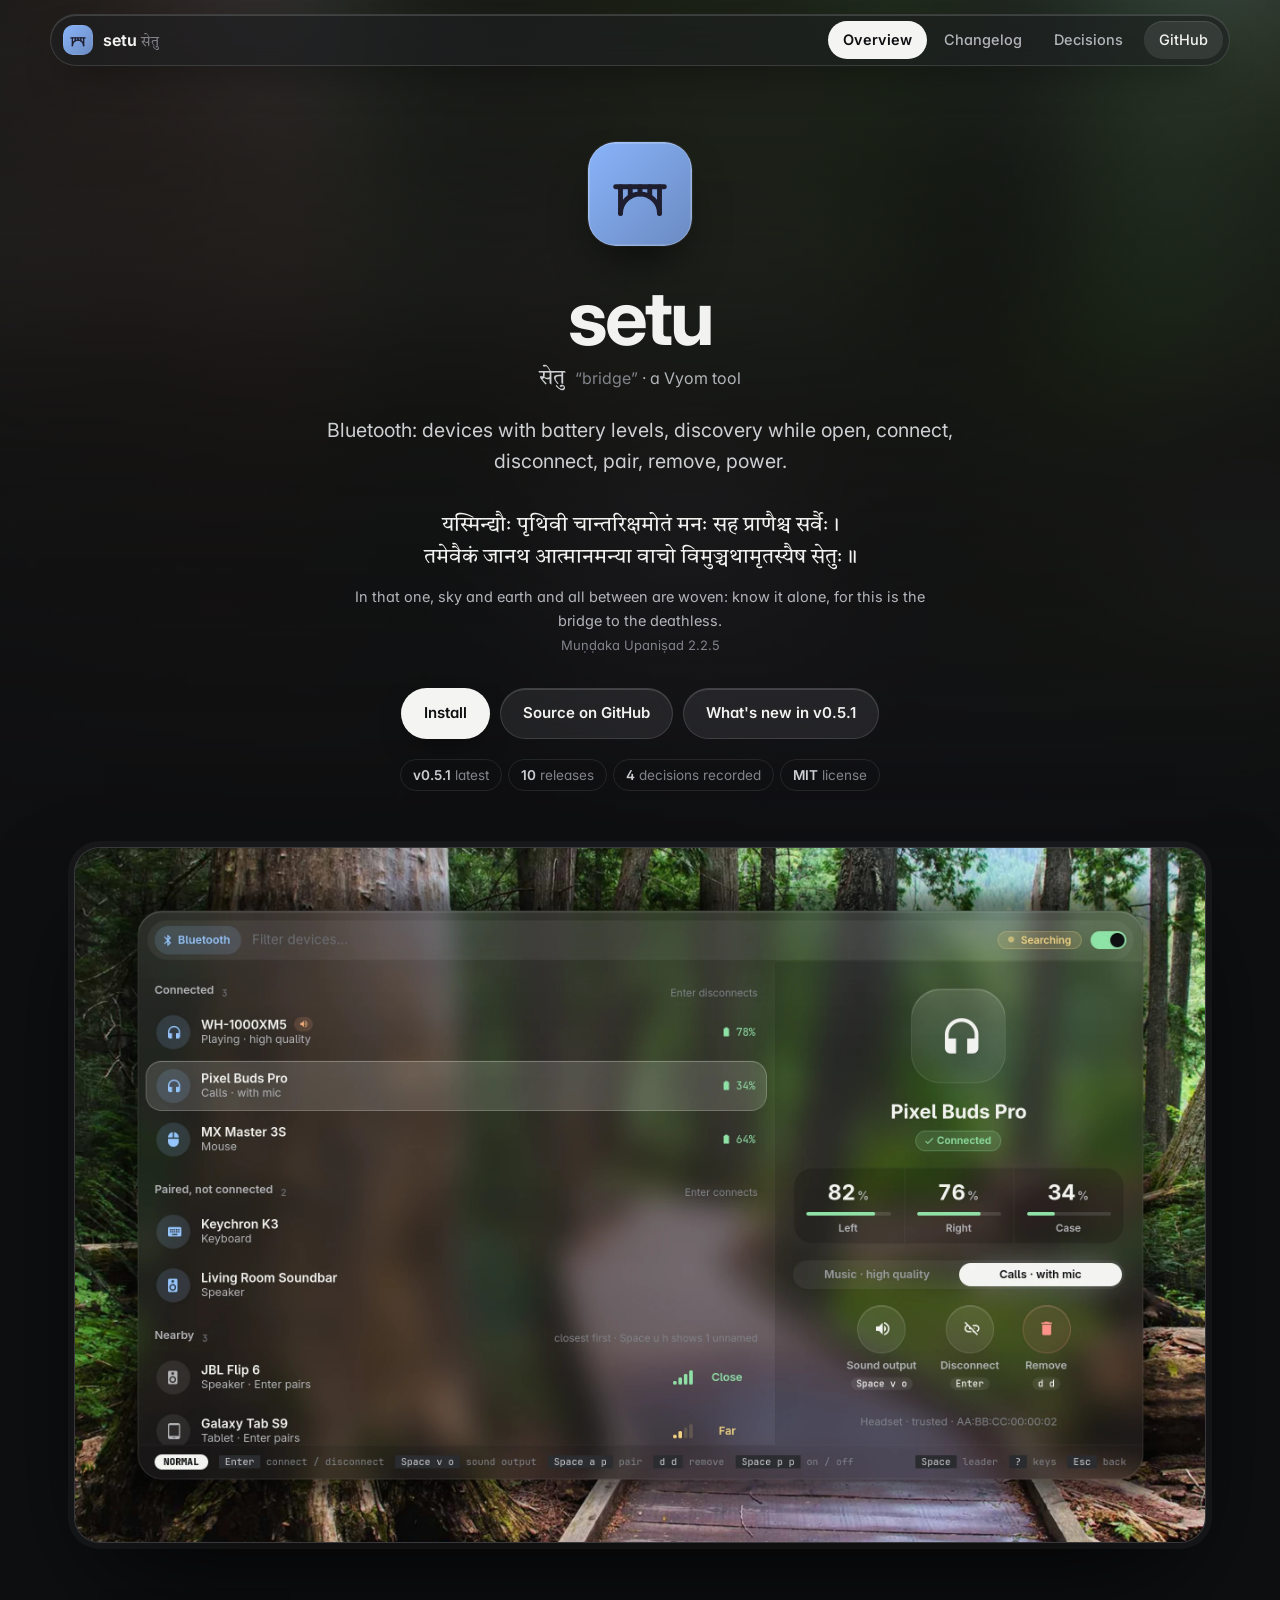
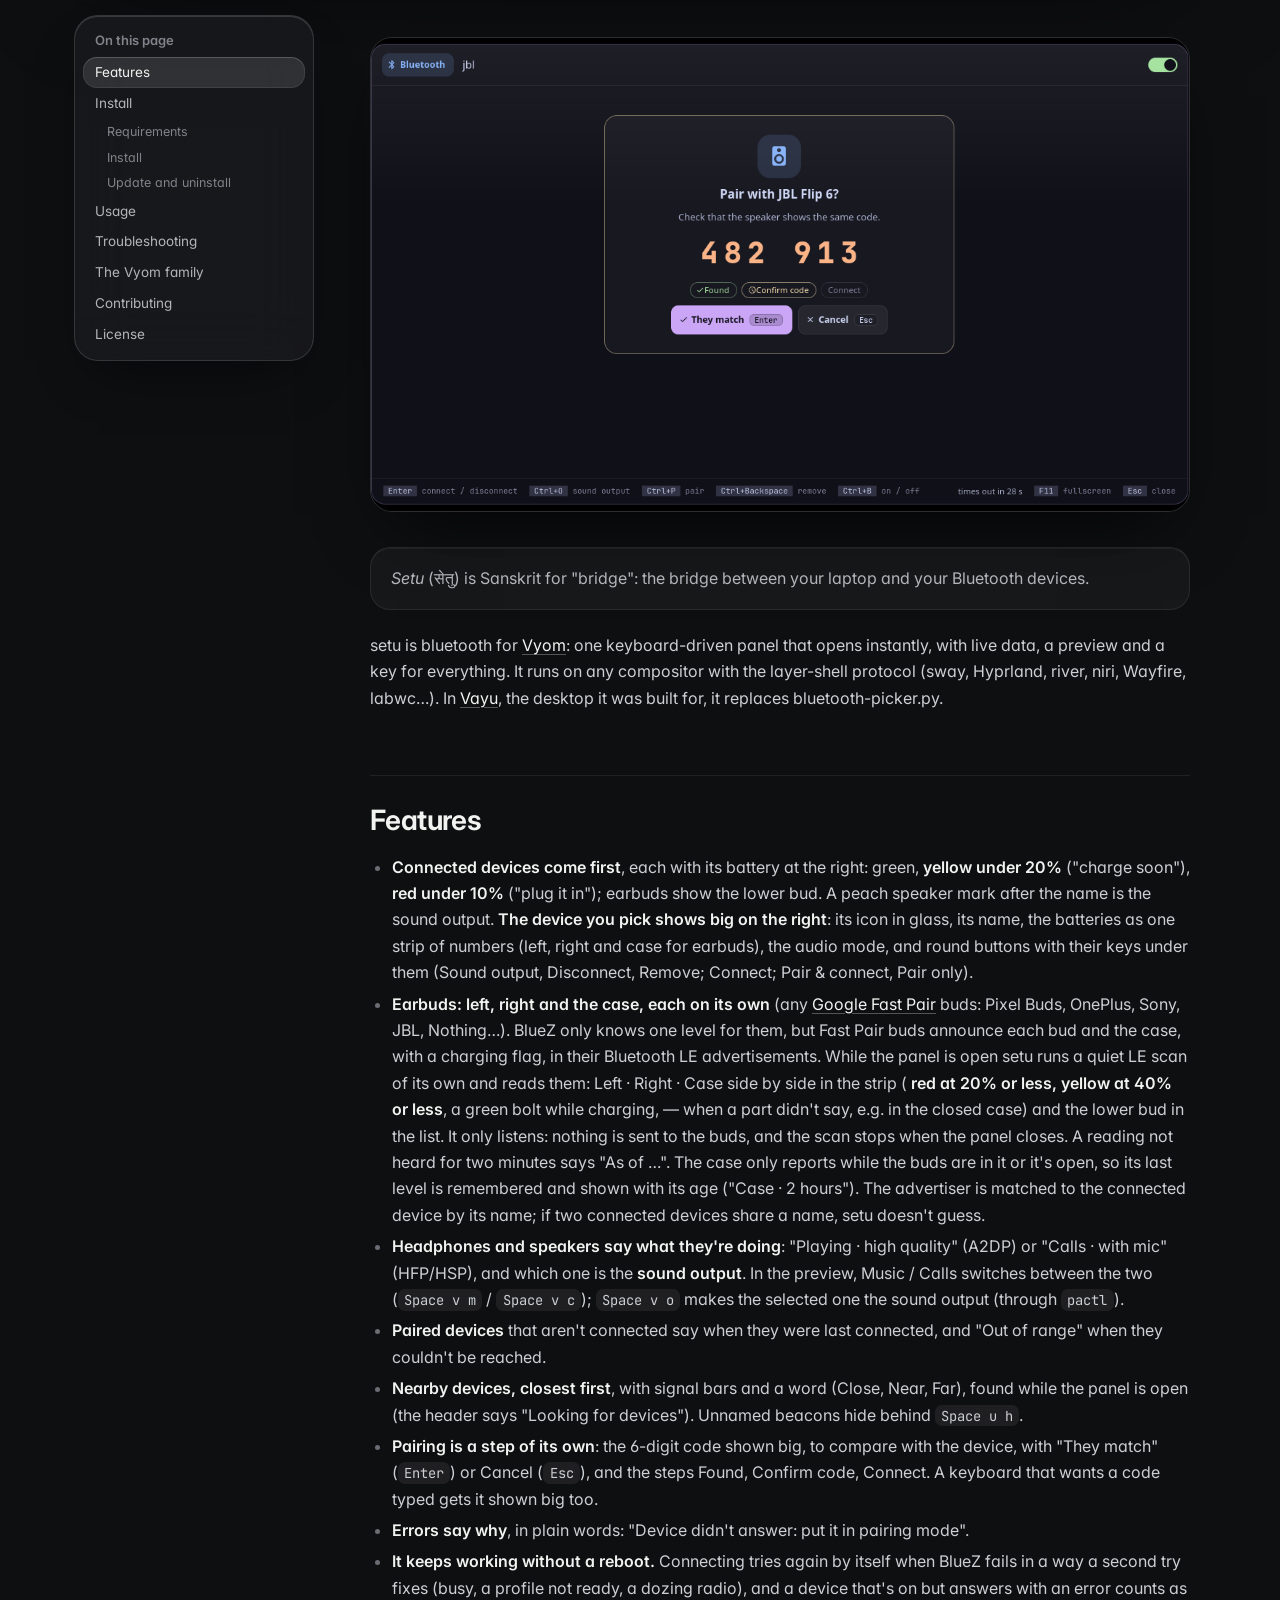
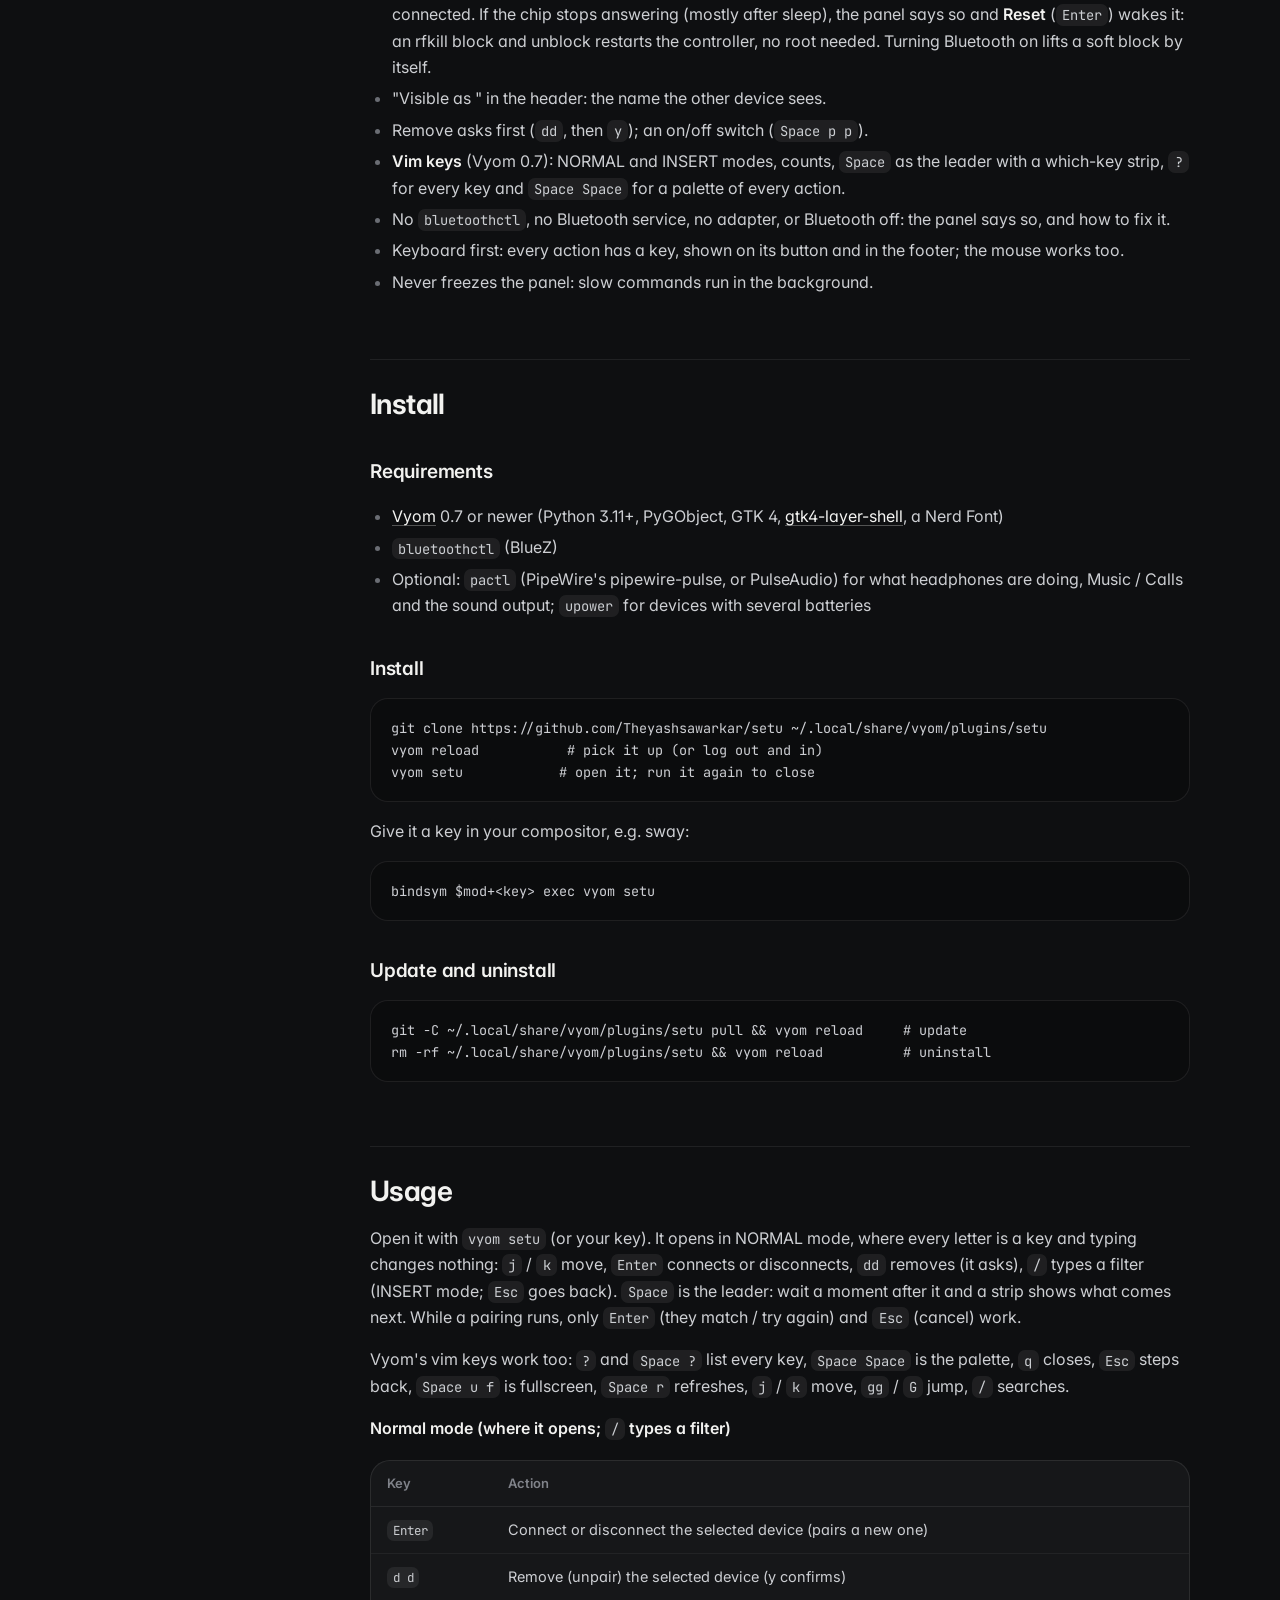
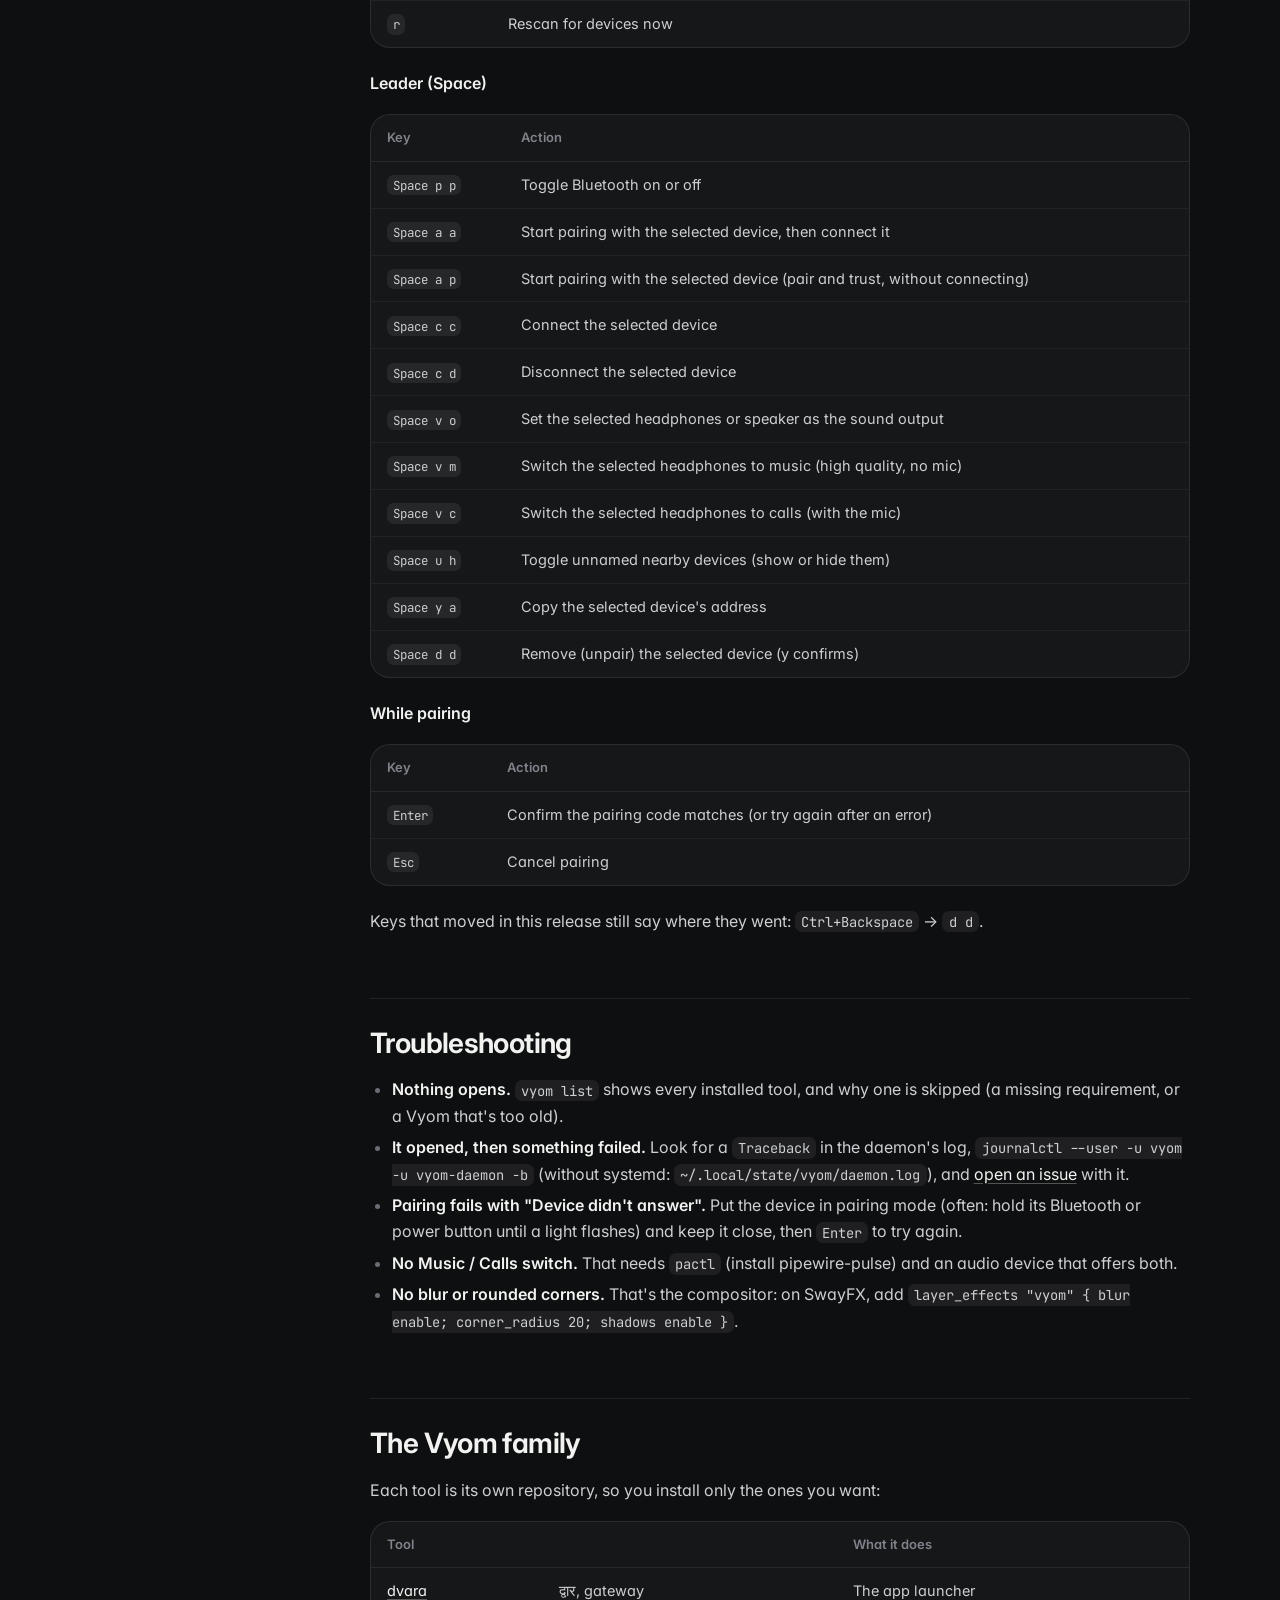
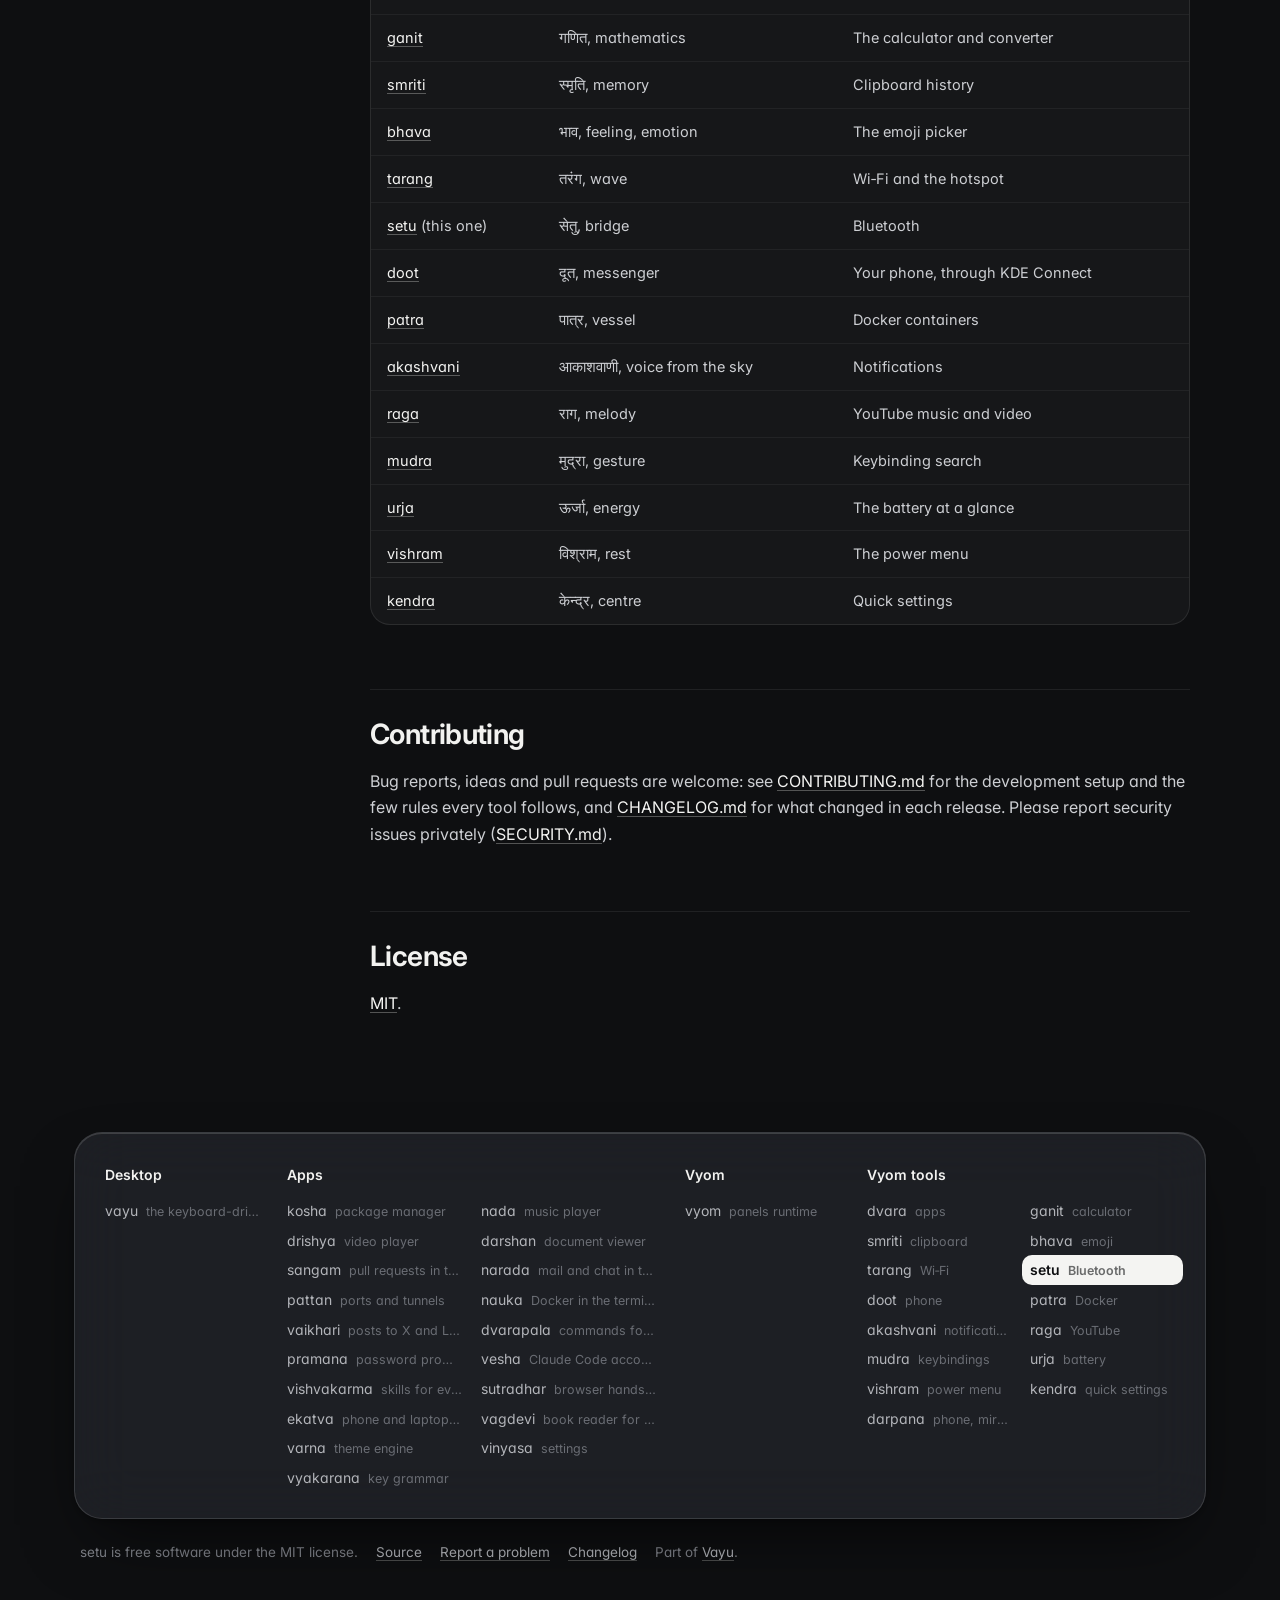
==== commit 367909d2: "v0.5.1: the case remembers its battery; the device icon centred on its shape Co-Authored-By: Claude " ====
--- a/docs/index.html
+++ b/docs/index.html
@@ -26,8 +26,8 @@
 <div class="sa"><b lang="sa">सेतु</b> <i>“bridge”</i> · a Vyom tool</div>
 <p class="lead">Bluetooth: devices with battery levels, discovery while open, connect, disconnect, pair, remove, power.</p>
 <figure class="shloka"><p lang="sa">यस्मिन्द्यौः पृथिवी चान्तरिक्षमोतं मनः सह प्राणैश्च सर्वैः ।<br>तमेवैकं जानथ आत्मानमन्या वाचो विमुञ्चथामृतस्यैष सेतुः ॥</p><figcaption>In that one, sky and earth and all between are woven: know it alone, for this is the bridge to the deathless. <cite>Muṇḍaka Upaniṣad 2.2.5</cite></figcaption></figure>
-<div class="cta"><a class="btn primary" href="#install">Install</a><a class="btn" href="https://github.com/Theyashsawarkar/setu">Source on GitHub</a><a class="btn" href="changelog.html">What's new in v0.5.0</a></div>
-<div class="meta"><span><b>v0.5.0</b> latest</span><span><b>9</b> releases</span><span><b>4</b> decisions recorded</span><span><b>MIT</b> license</span></div>
+<div class="cta"><a class="btn primary" href="#install">Install</a><a class="btn" href="https://github.com/Theyashsawarkar/setu">Source on GitHub</a><a class="btn" href="changelog.html">What's new in v0.5.1</a></div>
+<div class="meta"><span><b>v0.5.1</b> latest</span><span><b>10</b> releases</span><span><b>4</b> decisions recorded</span><span><b>MIT</b> license</span></div>
 </header>
 <figure class="shot"><img src="assets/screenshots/setu.webp" alt="setu: connected headphones at 78% (the sound output), earbuds and a mouse with their batteries, paired and nearby devices; the picked earbuds shown big: left 82%, right 76%, case 34%, the audio mode, and round Sound output, Disconnect and Remove buttons" fetchpriority="high"></figure>
 <div class="wrap"><aside class="toc"><b>On this page</b><a class="l2" href="#features">Features</a><a class="l2" href="#install">Install</a><a class="l3" href="#requirements">Requirements</a><a class="l3" href="#install">Install</a><a class="l3" href="#update-and-uninstall">Update and uninstall</a><a class="l2" href="#usage">Usage</a><a class="l2" href="#troubleshooting">Troubleshooting</a><a class="l2" href="#the-vyom-family">The Vyom family</a><a class="l2" href="#contributing">Contributing</a><a class="l2" href="#license">License</a></aside><article>
@@ -37,7 +37,7 @@
 <blockquote><p><em>Setu</em> (सेतु) is Sanskrit for "bridge": the bridge between your laptop and your Bluetooth devices.</p></blockquote>
 <p>setu is bluetooth for <a href="https://github.com/Theyashsawarkar/vyom">Vyom</a>: one keyboard-driven panel that opens instantly, with live data, a preview and a key for everything. It runs on any compositor with the layer-shell protocol (sway, Hyprland, river, niri, Wayfire, labwc…). In <a href="https://github.com/Theyashsawarkar/vayu">Vayu</a>, the desktop it was built for, it replaces bluetooth-picker.py.</p>
 <h2 id="features"><a class="anchor" href="#features">#</a>Features</h2>
-<ul><li><strong>Connected devices come first</strong>, each with its battery at the right: green, <strong>yellow under 20%</strong> ("charge soon"), <strong>red under 10%</strong> ("plug it in"); earbuds show the lower bud. A peach speaker mark after the name is the sound output. <strong>The device you pick shows big on the right</strong>: its icon in glass, its name, the batteries as one strip of numbers (left, right and case for earbuds), the audio mode, and round buttons with their keys under them (Sound output, Disconnect, Remove; Connect; Pair & connect, Pair only).</li><li><strong>Earbuds: left, right and the case, each on its own</strong> (any <a href="https://developers.google.com/nearby/fast-pair">Google Fast Pair</a> buds: Pixel Buds, OnePlus, Sony, JBL, Nothing…). BlueZ only knows one level for them, but Fast Pair buds announce each bud and the case, with a charging flag, in their Bluetooth LE advertisements. While the panel is open setu runs a quiet LE scan of its own and reads them: Left · Right · Case side by side in the strip ( <strong>red at 20% or less, yellow at 40% or less</strong>, a green bolt while charging, — when a part didn't say, e.g. in the closed case) and the lower bud in the list. It only listens: nothing is sent to the buds, and the scan stops when the panel closes. A reading not heard for two minutes says "As of …". The advertiser is matched to the connected device by its name; if two connected devices share a name, setu doesn't guess.</li><li><strong>Headphones and speakers say what they're doing</strong>: "Playing · high quality" (A2DP) or "Calls · with mic" (HFP/HSP), and which one is the <strong>sound output</strong>. In the preview, Music / Calls switches between the two (<code>Space v m</code> / <code>Space v c</code>); <code>Space v o</code> makes the selected one the sound output (through <code>pactl</code>).</li><li><strong>Paired devices</strong> that aren't connected say when they were last connected, and "Out of range" when they couldn't be reached.</li><li><strong>Nearby devices, closest first</strong>, with signal bars and a word (Close, Near, Far), found while the panel is open (the header says "Looking for devices"). Unnamed beacons hide behind <code>Space u h</code>.</li><li><strong>Pairing is a step of its own</strong>: the 6-digit code shown big, to compare with the device, with "They match" (<code>Enter</code>) or Cancel (<code>Esc</code>), and the steps Found, Confirm code, Connect. A keyboard that wants a code typed gets it shown big too.</li><li><strong>Errors say why</strong>, in plain words: "Device didn't answer: put it in pairing mode".</li><li><strong>It keeps working without a reboot.</strong> Connecting tries again by itself when BlueZ fails in a way a second try fixes (busy, a profile not ready, a dozing radio), and a device that's on but answers with an error counts as connected. If the chip stops answering (mostly after sleep), the panel says so and <strong>Reset</strong> (<code>Enter</code>) wakes it: an rfkill block and unblock restarts the controller, no root needed. Turning Bluetooth on lifts a soft block by itself.</li><li>"Visible as <name>" in the header: the name the other device sees.</li><li>Remove asks first (<code>dd</code>, then <code>y</code>); an on/off switch (<code>Space p p</code>).</li><li><strong>Vim keys</strong> (Vyom 0.7): NORMAL and INSERT modes, counts, <code>Space</code> as the leader with a which-key strip, <code>?</code> for every key and <code>Space Space</code> for a palette of every action.</li><li>No <code>bluetoothctl</code>, no Bluetooth service, no adapter, or Bluetooth off: the panel says so, and how to fix it.</li><li>Keyboard first: every action has a key, shown on its button and in the footer; the mouse works too.</li><li>Never freezes the panel: slow commands run in the background.</li></ul>
+<ul><li><strong>Connected devices come first</strong>, each with its battery at the right: green, <strong>yellow under 20%</strong> ("charge soon"), <strong>red under 10%</strong> ("plug it in"); earbuds show the lower bud. A peach speaker mark after the name is the sound output. <strong>The device you pick shows big on the right</strong>: its icon in glass, its name, the batteries as one strip of numbers (left, right and case for earbuds), the audio mode, and round buttons with their keys under them (Sound output, Disconnect, Remove; Connect; Pair & connect, Pair only).</li><li><strong>Earbuds: left, right and the case, each on its own</strong> (any <a href="https://developers.google.com/nearby/fast-pair">Google Fast Pair</a> buds: Pixel Buds, OnePlus, Sony, JBL, Nothing…). BlueZ only knows one level for them, but Fast Pair buds announce each bud and the case, with a charging flag, in their Bluetooth LE advertisements. While the panel is open setu runs a quiet LE scan of its own and reads them: Left · Right · Case side by side in the strip ( <strong>red at 20% or less, yellow at 40% or less</strong>, a green bolt while charging, — when a part didn't say, e.g. in the closed case) and the lower bud in the list. It only listens: nothing is sent to the buds, and the scan stops when the panel closes. A reading not heard for two minutes says "As of …". The case only reports while the buds are in it or it's open, so its last level is remembered and shown with its age ("Case · 2 hours"). The advertiser is matched to the connected device by its name; if two connected devices share a name, setu doesn't guess.</li><li><strong>Headphones and speakers say what they're doing</strong>: "Playing · high quality" (A2DP) or "Calls · with mic" (HFP/HSP), and which one is the <strong>sound output</strong>. In the preview, Music / Calls switches between the two (<code>Space v m</code> / <code>Space v c</code>); <code>Space v o</code> makes the selected one the sound output (through <code>pactl</code>).</li><li><strong>Paired devices</strong> that aren't connected say when they were last connected, and "Out of range" when they couldn't be reached.</li><li><strong>Nearby devices, closest first</strong>, with signal bars and a word (Close, Near, Far), found while the panel is open (the header says "Looking for devices"). Unnamed beacons hide behind <code>Space u h</code>.</li><li><strong>Pairing is a step of its own</strong>: the 6-digit code shown big, to compare with the device, with "They match" (<code>Enter</code>) or Cancel (<code>Esc</code>), and the steps Found, Confirm code, Connect. A keyboard that wants a code typed gets it shown big too.</li><li><strong>Errors say why</strong>, in plain words: "Device didn't answer: put it in pairing mode".</li><li><strong>It keeps working without a reboot.</strong> Connecting tries again by itself when BlueZ fails in a way a second try fixes (busy, a profile not ready, a dozing radio), and a device that's on but answers with an error counts as connected. If the chip stops answering (mostly after sleep), the panel says so and <strong>Reset</strong> (<code>Enter</code>) wakes it: an rfkill block and unblock restarts the controller, no root needed. Turning Bluetooth on lifts a soft block by itself.</li><li>"Visible as <name>" in the header: the name the other device sees.</li><li>Remove asks first (<code>dd</code>, then <code>y</code>); an on/off switch (<code>Space p p</code>).</li><li><strong>Vim keys</strong> (Vyom 0.7): NORMAL and INSERT modes, counts, <code>Space</code> as the leader with a which-key strip, <code>?</code> for every key and <code>Space Space</code> for a palette of every action.</li><li>No <code>bluetoothctl</code>, no Bluetooth service, no adapter, or Bluetooth off: the panel says so, and how to fix it.</li><li>Keyboard first: every action has a key, shown on its button and in the footer; the mouse works too.</li><li>Never freezes the panel: slow commands run in the background.</li></ul>
 <h2 id="install"><a class="anchor" href="#install">#</a>Install</h2>
 <h3 id="requirements"><a class="anchor" href="#requirements">#</a>Requirements</h3>
 <ul><li><a href="https://github.com/Theyashsawarkar/vyom">Vyom</a> 0.7 or newer (Python 3.11+, PyGObject, GTK 4, <a href="https://github.com/wmww/gtk4-layer-shell">gtk4-layer-shell</a>, a Nerd Font)</li><li><code>bluetoothctl</code> (BlueZ)</li><li>Optional: <code>pactl</code> (PipeWire's pipewire-pulse, or PulseAudio) for what headphones are doing, Music / Calls and the sound output; <code>upower</code> for devices with several batteries</li></ul>
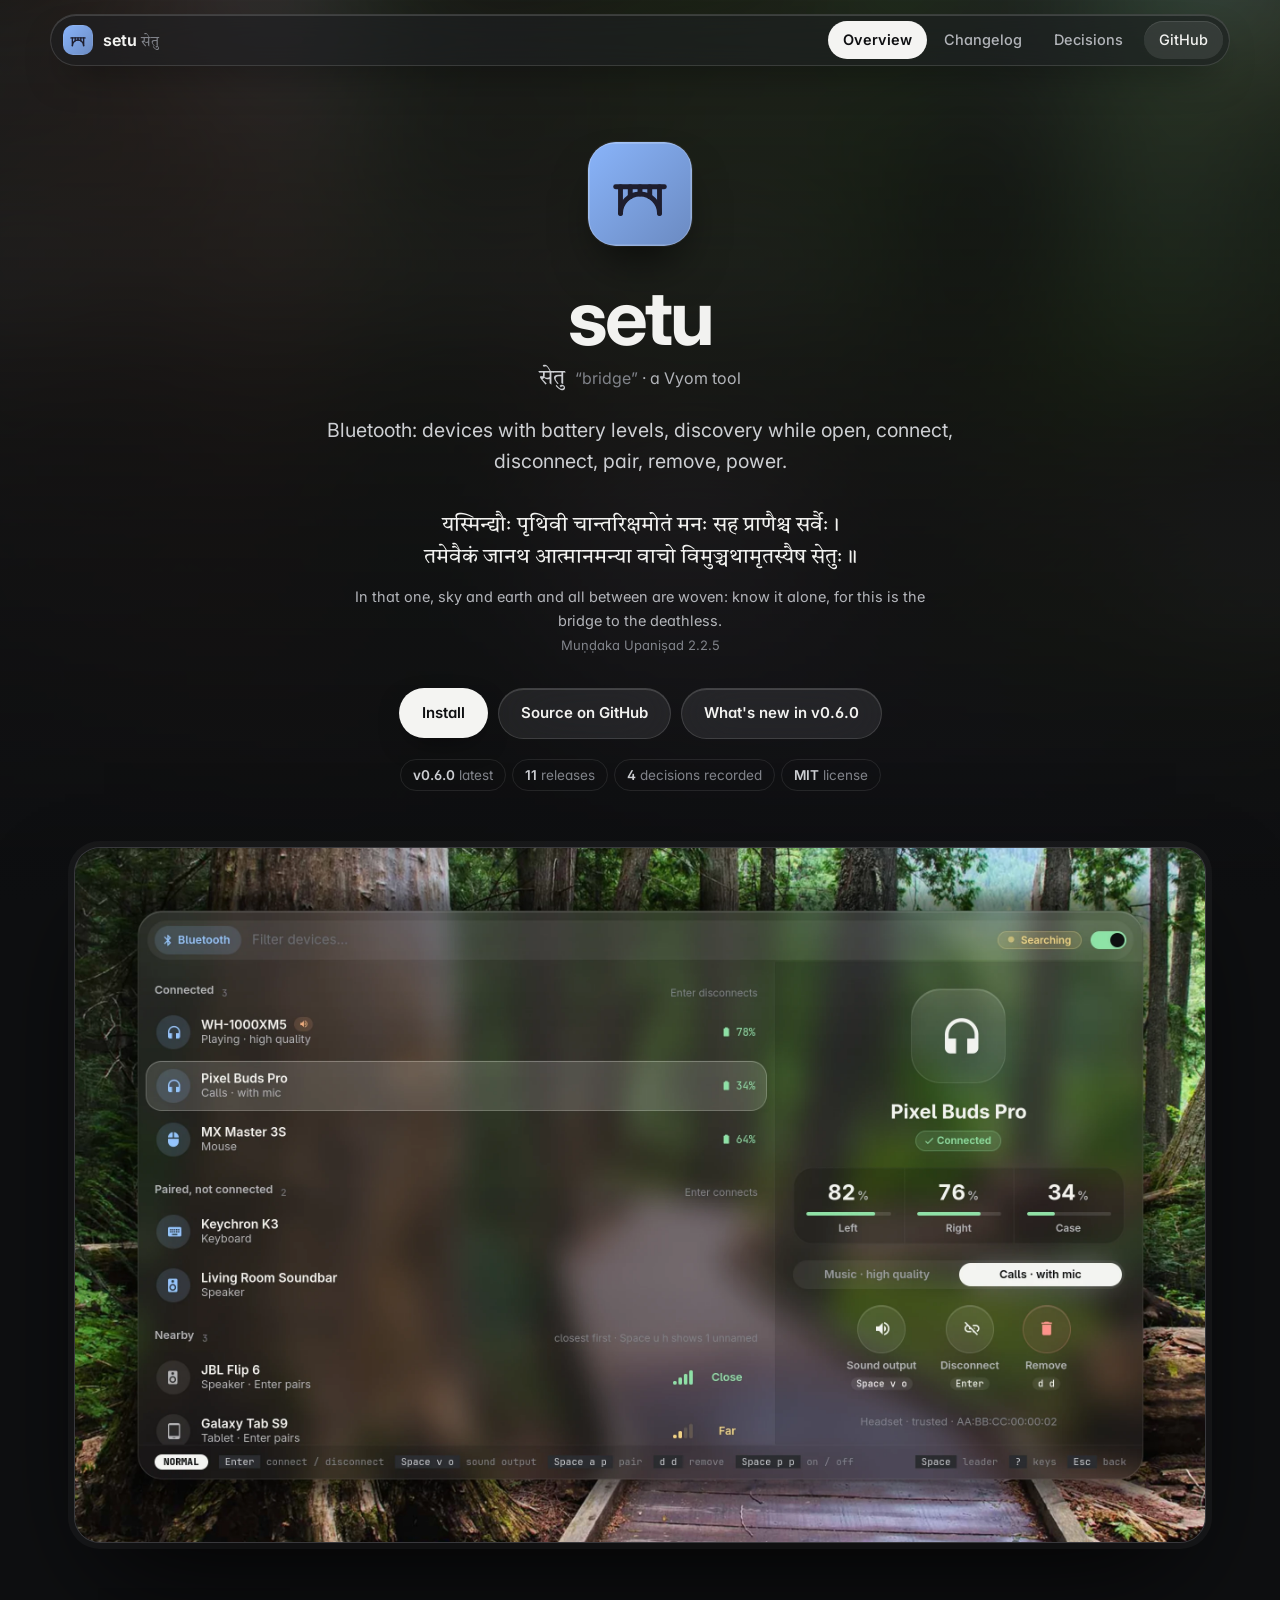
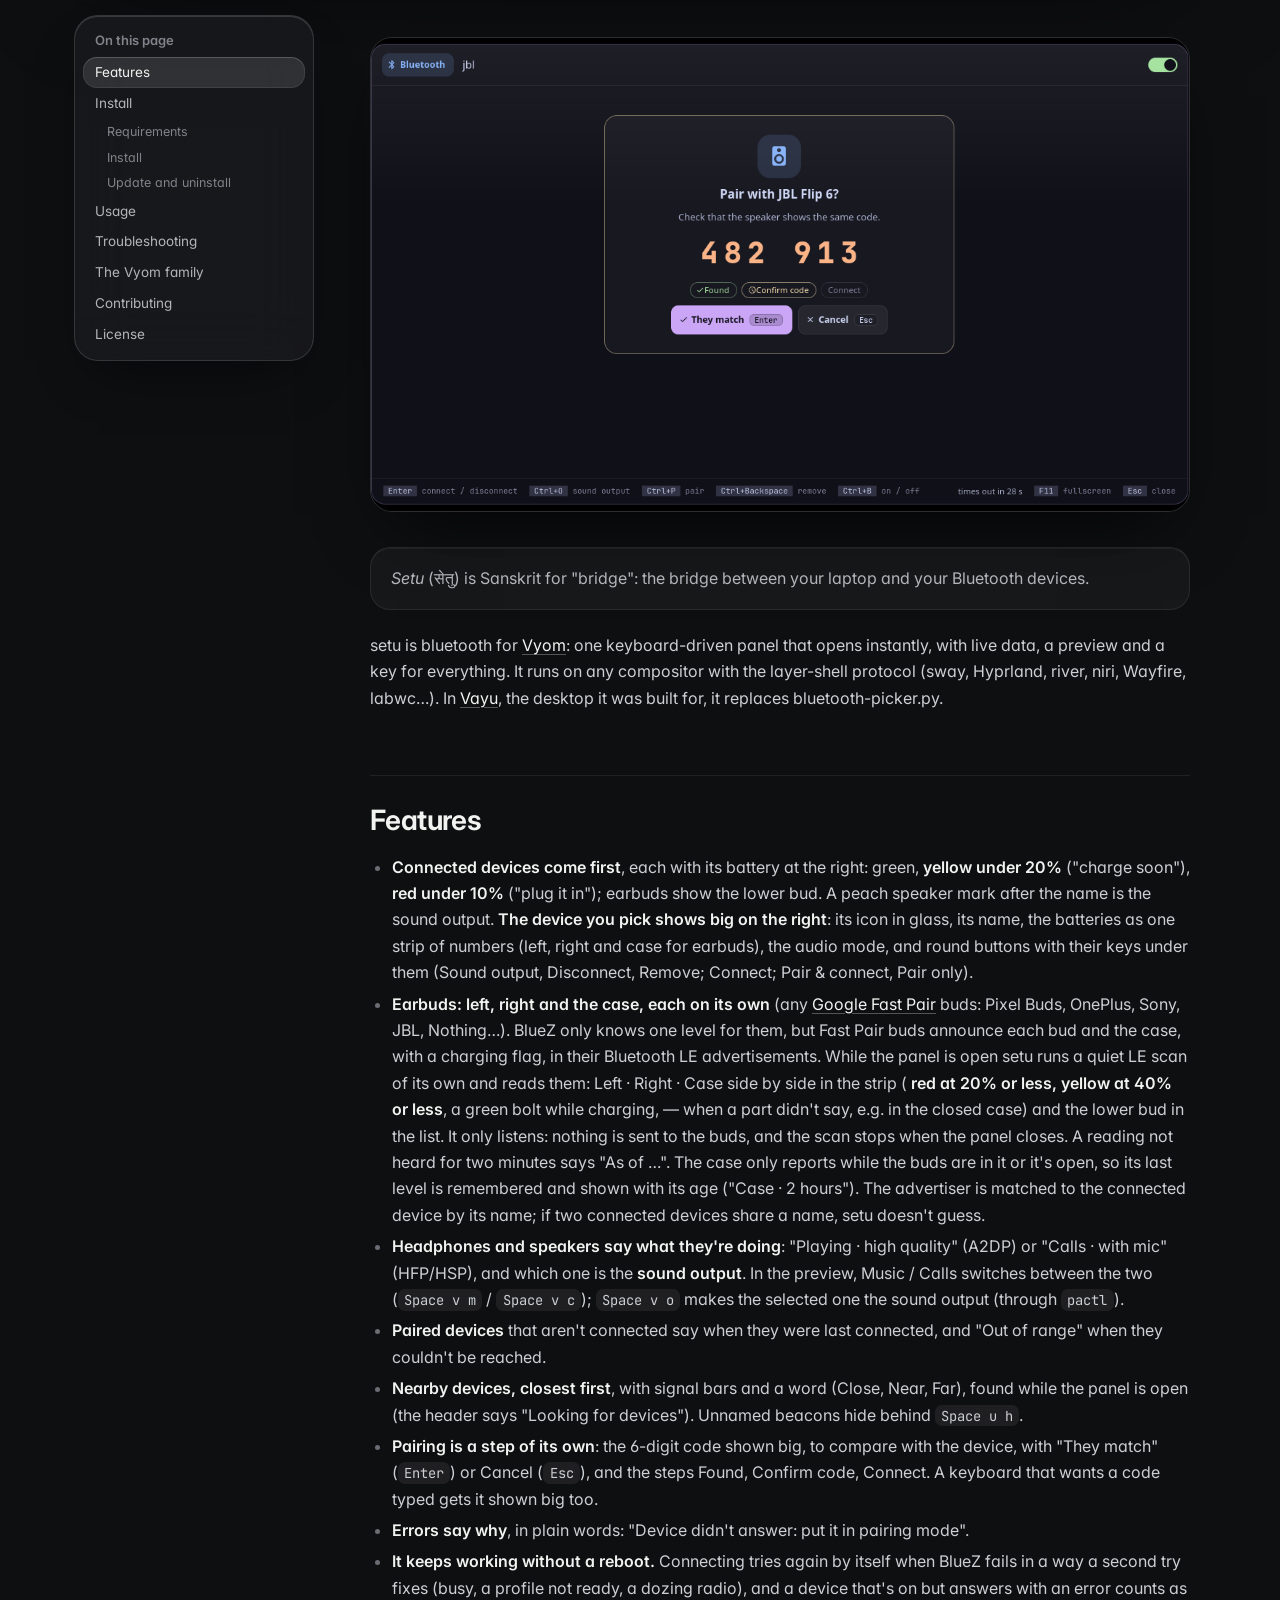
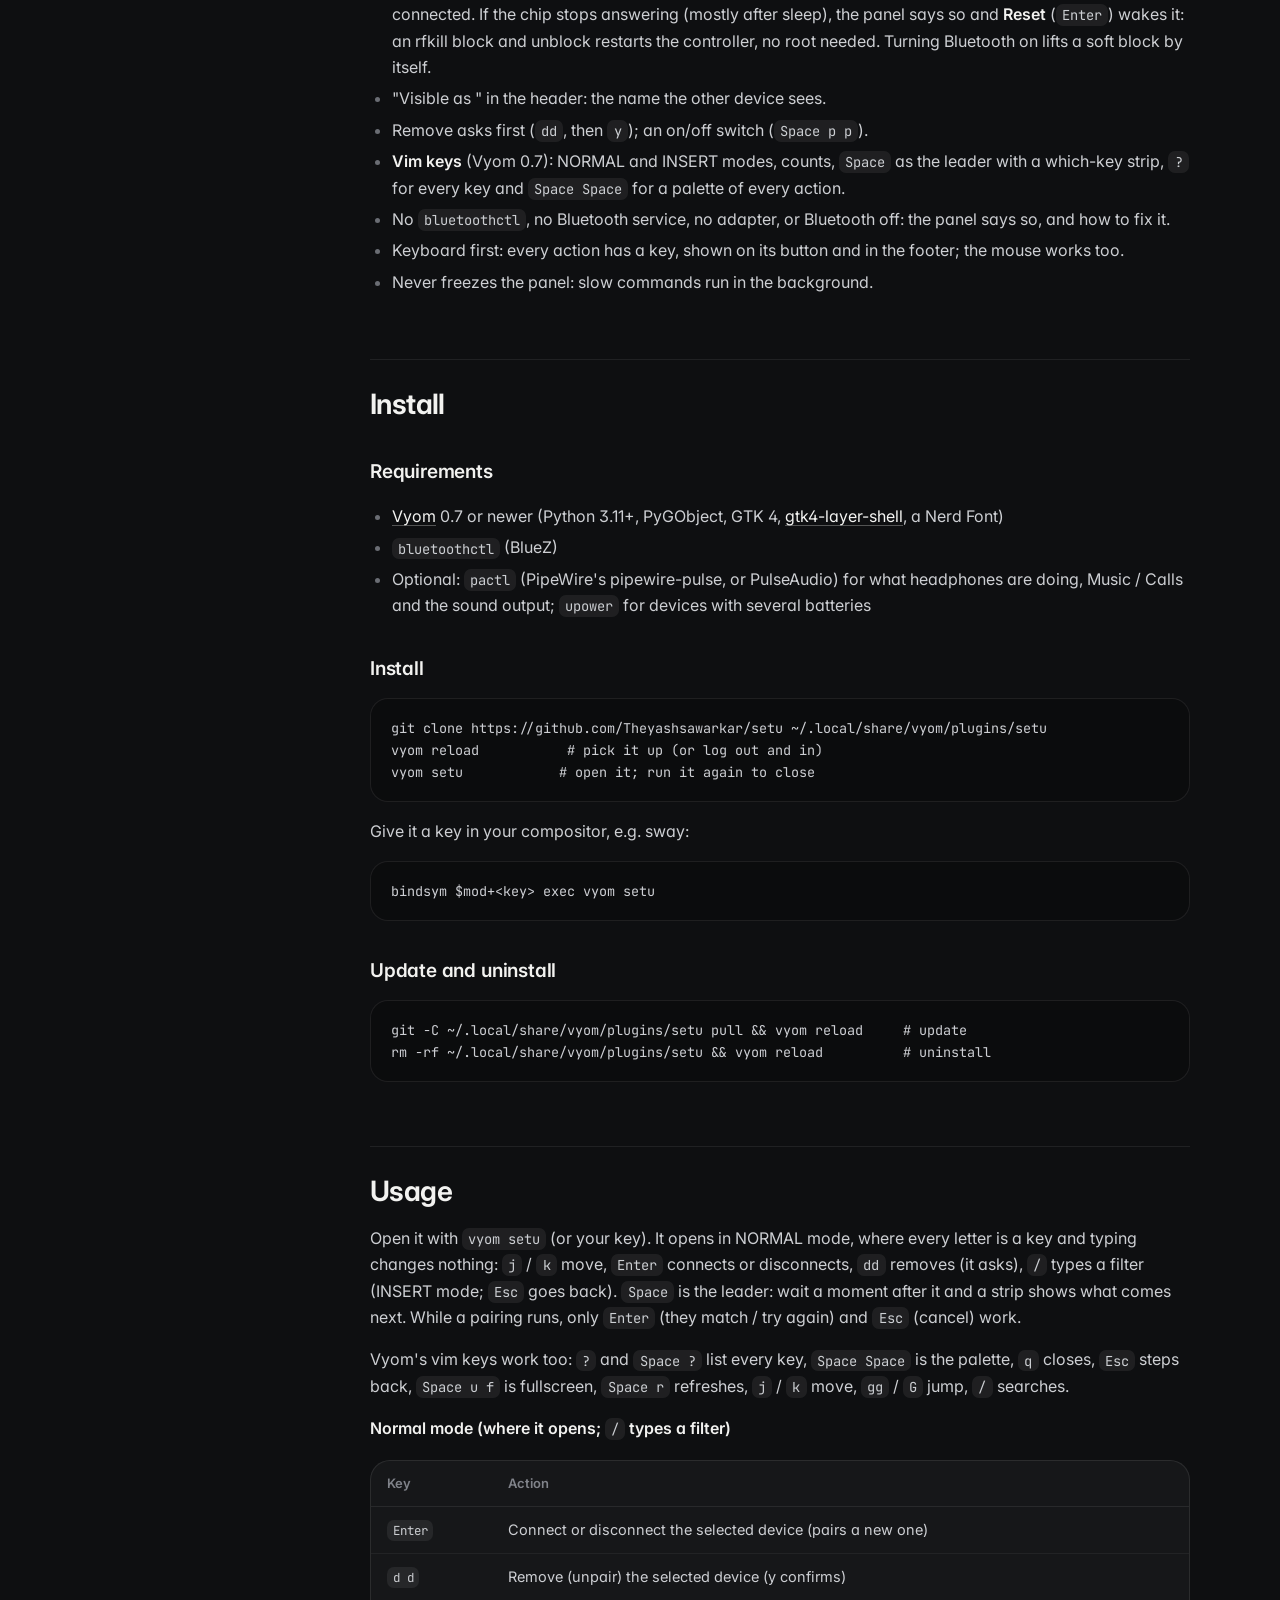
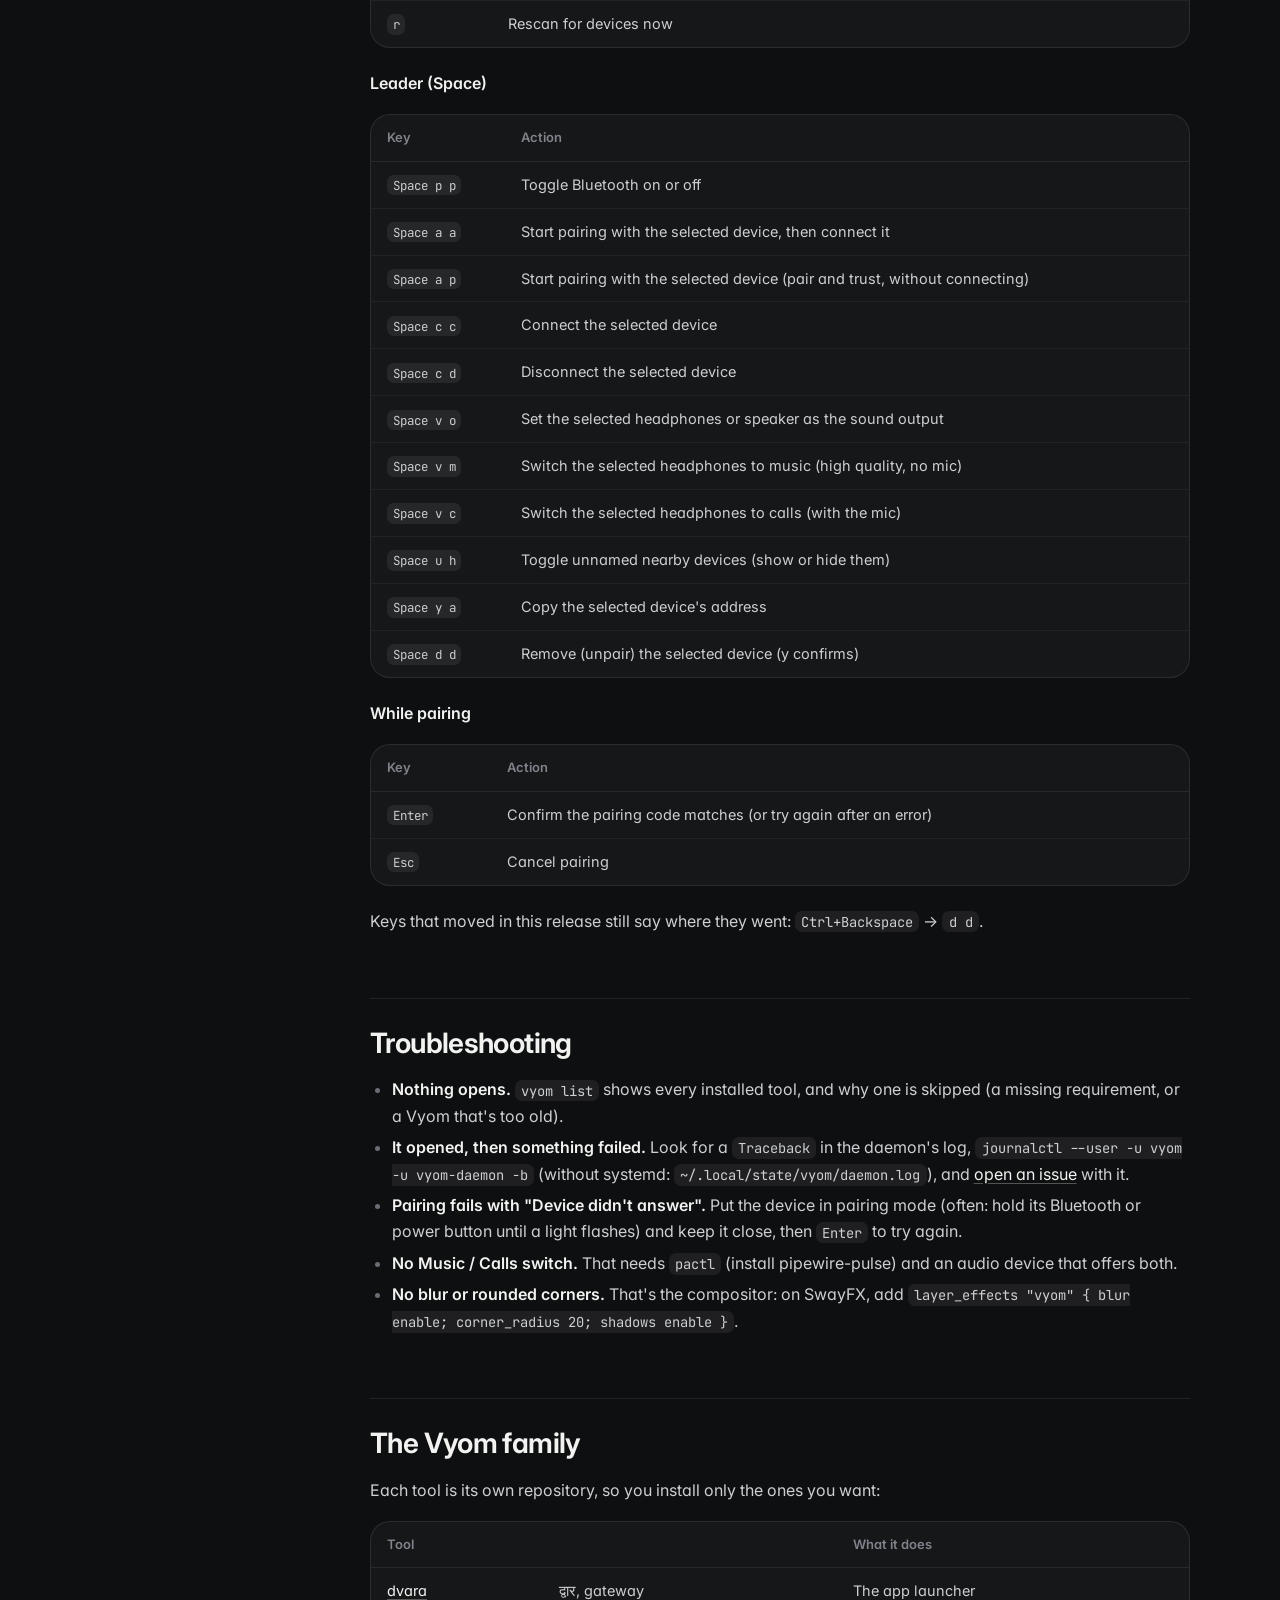
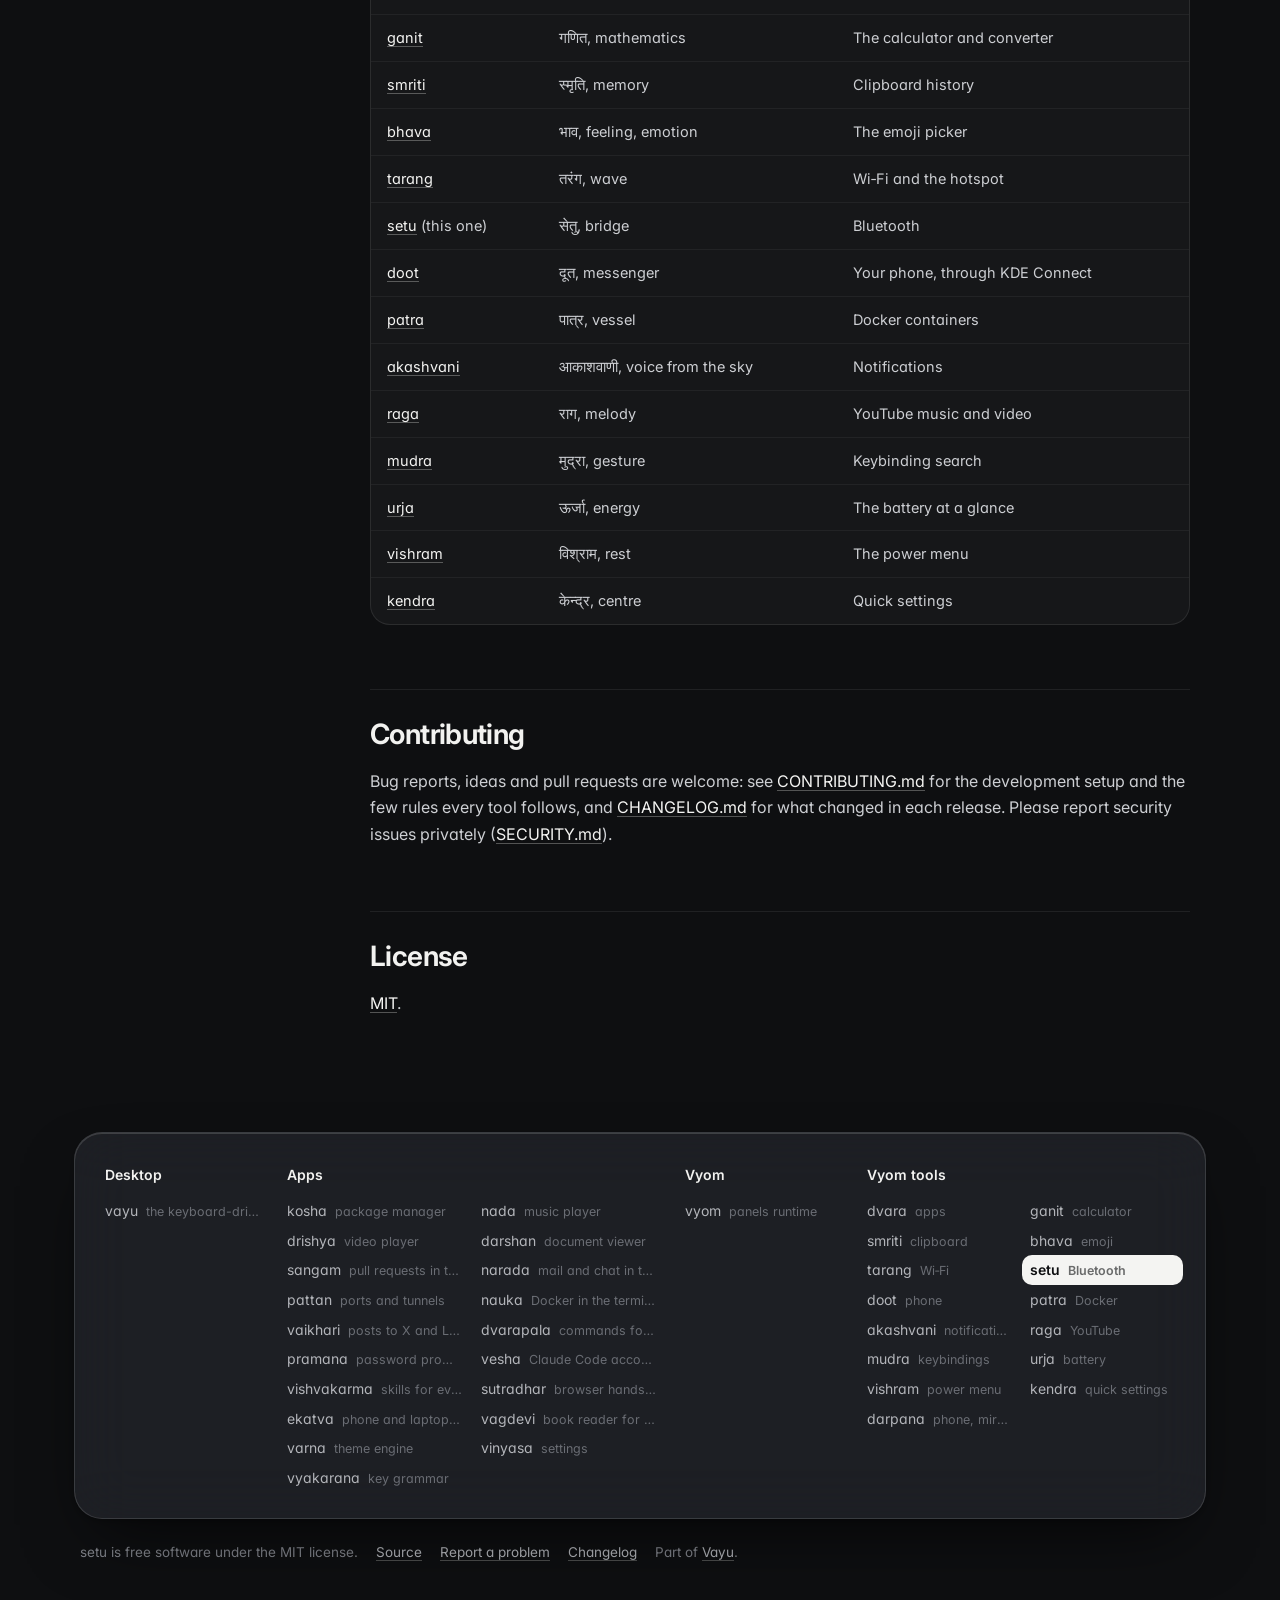
==== commit c3a324a6: "v0.6.0 Co-Authored-By: Claude Opus 5.5 <noreply@anthropic.com>" ====
--- a/docs/index.html
+++ b/docs/index.html
@@ -26,8 +26,8 @@
 <div class="sa"><b lang="sa">सेतु</b> <i>“bridge”</i> · a Vyom tool</div>
 <p class="lead">Bluetooth: devices with battery levels, discovery while open, connect, disconnect, pair, remove, power.</p>
 <figure class="shloka"><p lang="sa">यस्मिन्द्यौः पृथिवी चान्तरिक्षमोतं मनः सह प्राणैश्च सर्वैः ।<br>तमेवैकं जानथ आत्मानमन्या वाचो विमुञ्चथामृतस्यैष सेतुः ॥</p><figcaption>In that one, sky and earth and all between are woven: know it alone, for this is the bridge to the deathless. <cite>Muṇḍaka Upaniṣad 2.2.5</cite></figcaption></figure>
-<div class="cta"><a class="btn primary" href="#install">Install</a><a class="btn" href="https://github.com/Theyashsawarkar/setu">Source on GitHub</a><a class="btn" href="changelog.html">What's new in v0.5.1</a></div>
-<div class="meta"><span><b>v0.5.1</b> latest</span><span><b>10</b> releases</span><span><b>4</b> decisions recorded</span><span><b>MIT</b> license</span></div>
+<div class="cta"><a class="btn primary" href="#install">Install</a><a class="btn" href="https://github.com/Theyashsawarkar/setu">Source on GitHub</a><a class="btn" href="changelog.html">What's new in v0.6.0</a></div>
+<div class="meta"><span><b>v0.6.0</b> latest</span><span><b>11</b> releases</span><span><b>4</b> decisions recorded</span><span><b>MIT</b> license</span></div>
 </header>
 <figure class="shot"><img src="assets/screenshots/setu.webp" alt="setu: connected headphones at 78% (the sound output), earbuds and a mouse with their batteries, paired and nearby devices; the picked earbuds shown big: left 82%, right 76%, case 34%, the audio mode, and round Sound output, Disconnect and Remove buttons" fetchpriority="high"></figure>
 <div class="wrap"><aside class="toc"><b>On this page</b><a class="l2" href="#features">Features</a><a class="l2" href="#install">Install</a><a class="l3" href="#requirements">Requirements</a><a class="l3" href="#install">Install</a><a class="l3" href="#update-and-uninstall">Update and uninstall</a><a class="l2" href="#usage">Usage</a><a class="l2" href="#troubleshooting">Troubleshooting</a><a class="l2" href="#the-vyom-family">The Vyom family</a><a class="l2" href="#contributing">Contributing</a><a class="l2" href="#license">License</a></aside><article>
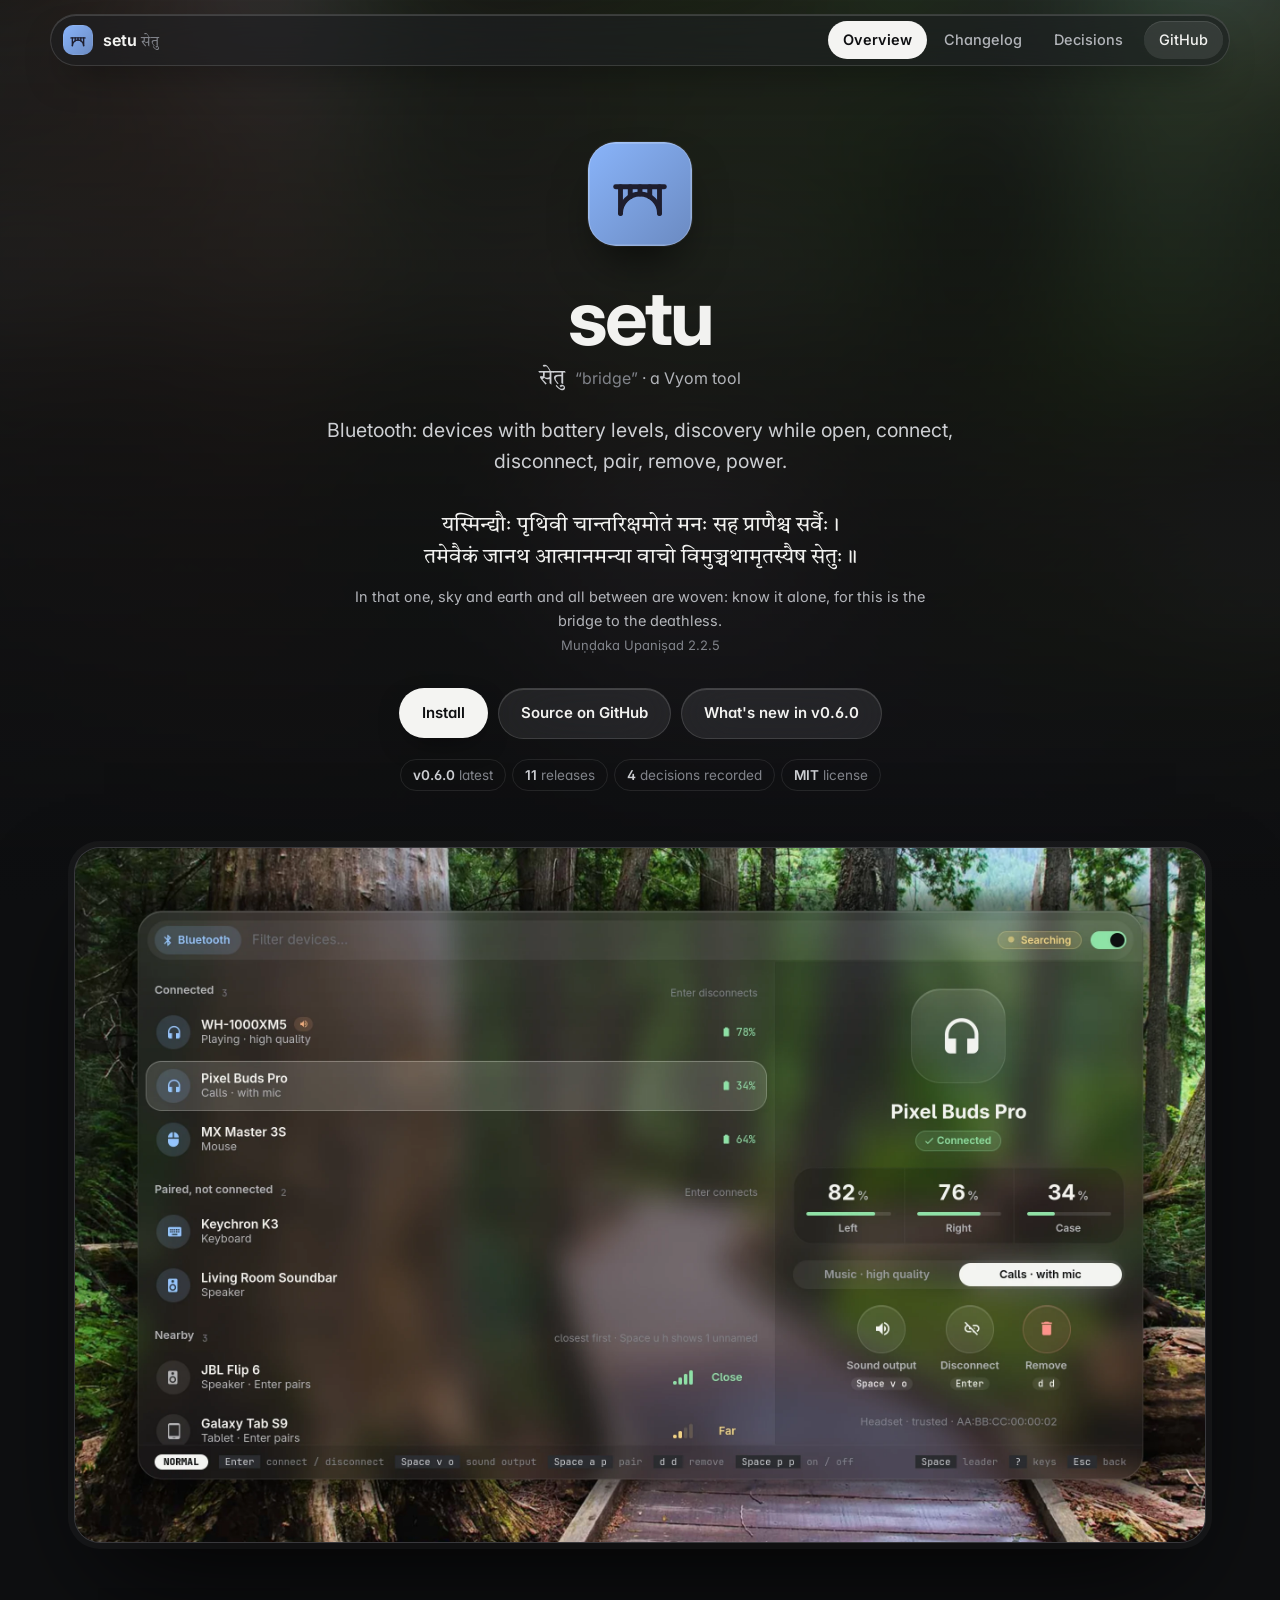
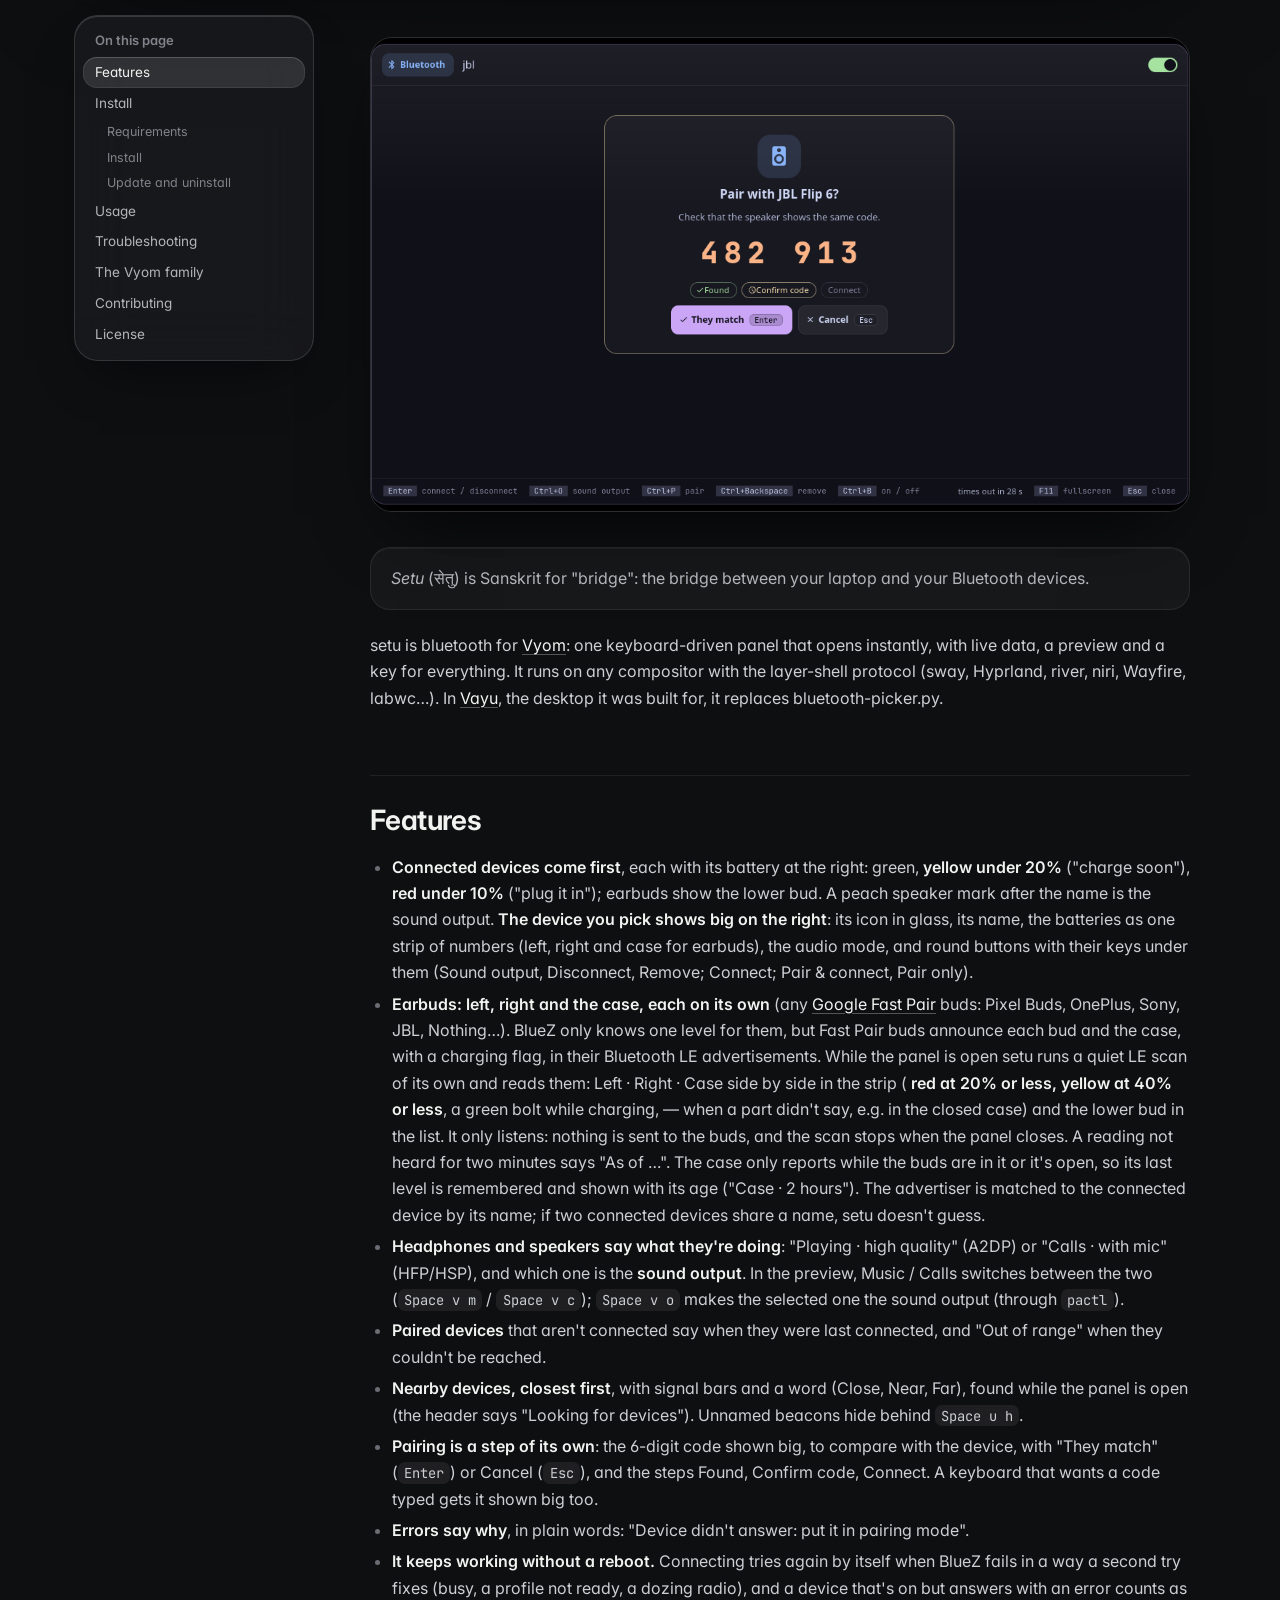
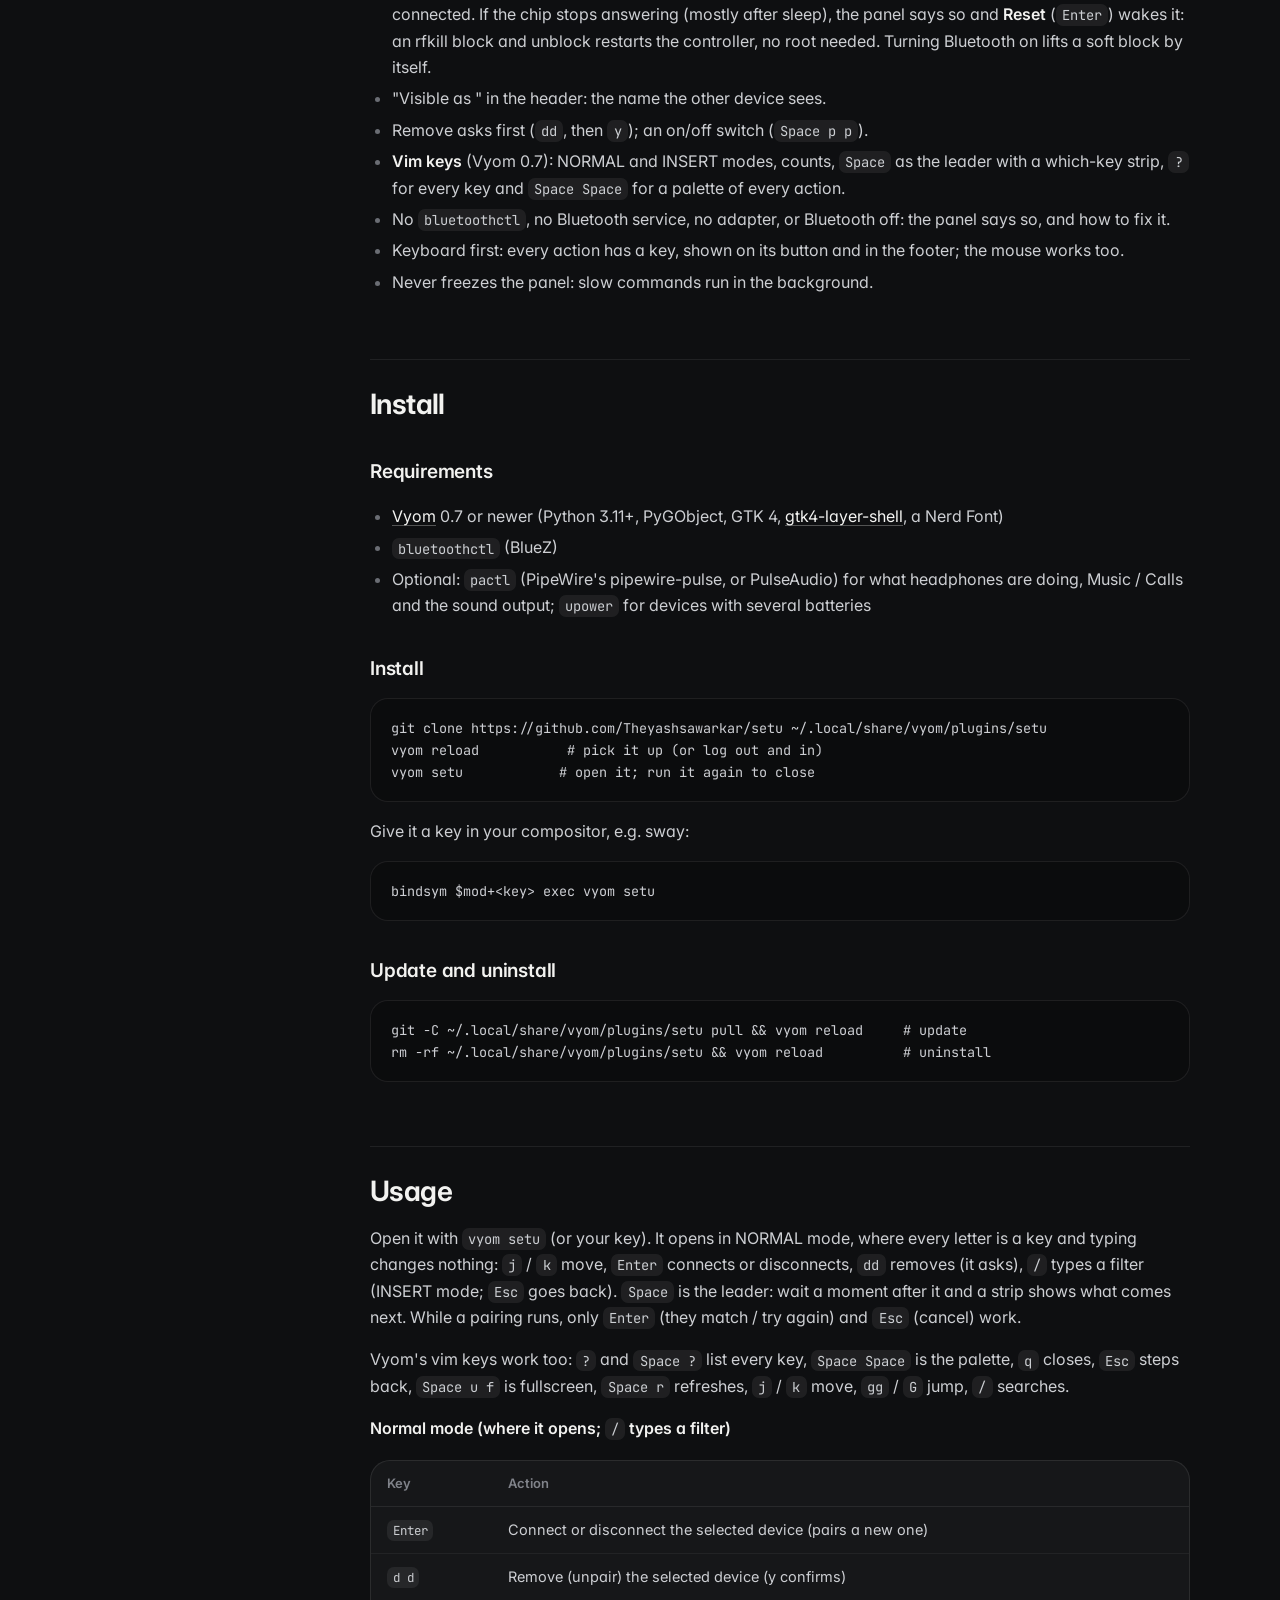
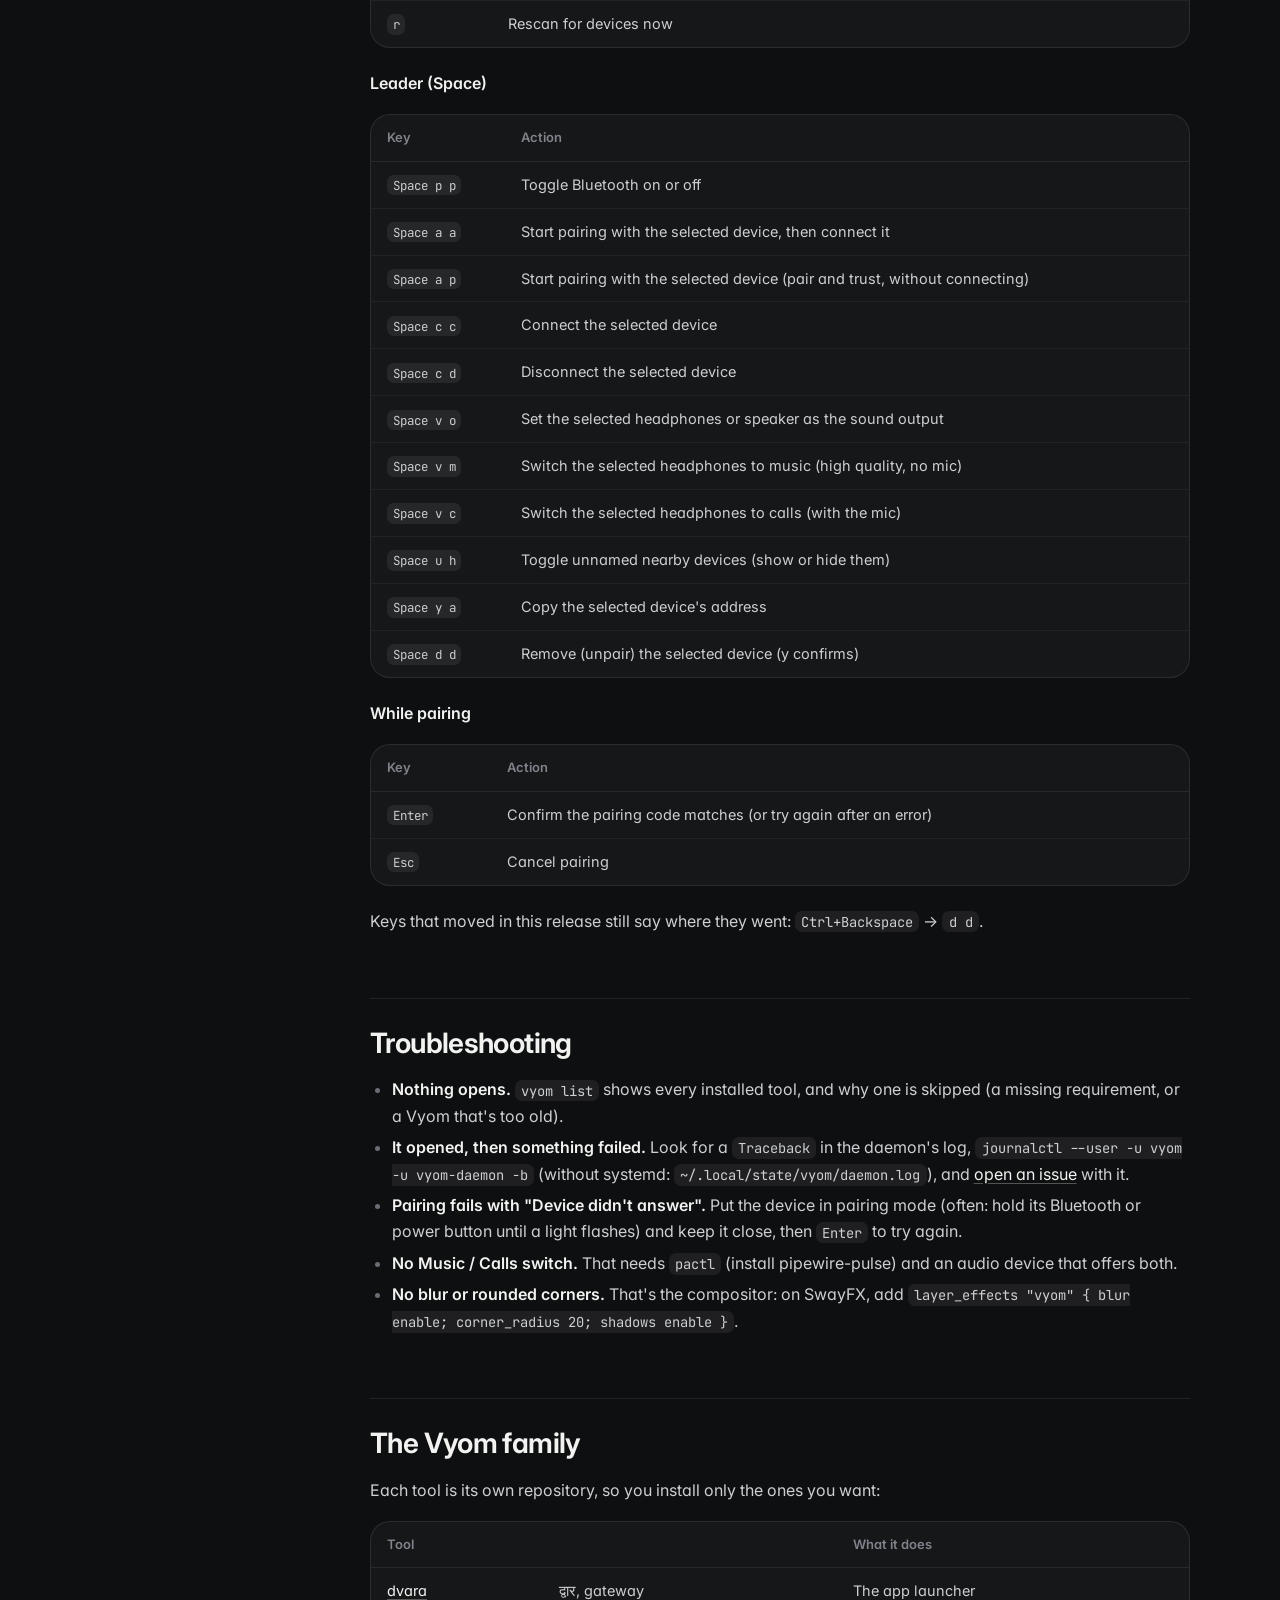
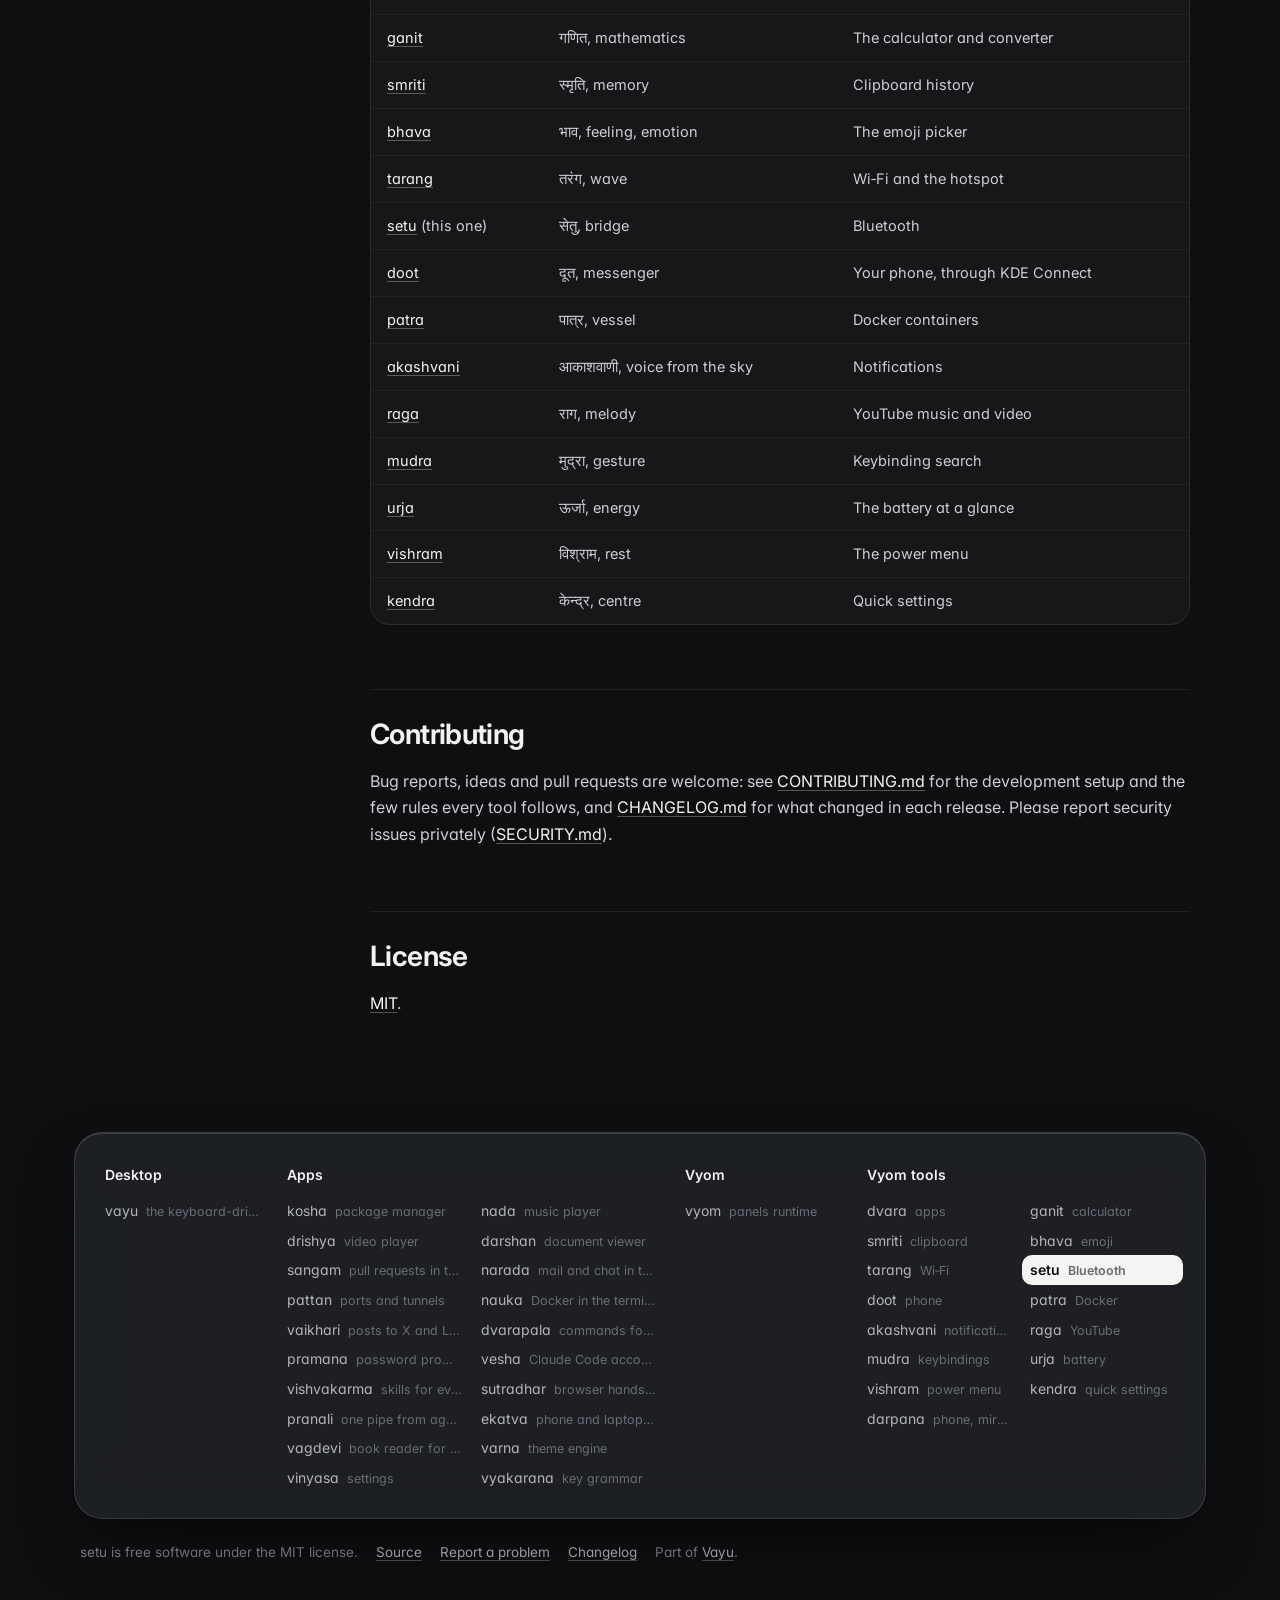
==== commit 43e82214: "Website: pranali in the family list; build-site.py passes ruff Co-Authored-By: Claude Opus 5.5 <nore" ====
--- a/docs/index.html
+++ b/docs/index.html
@@ -72,7 +72,7 @@
 <h2 id="license"><a class="anchor" href="#license">#</a>License</h2>
 <p><a href="https://github.com/Theyashsawarkar/setu/blob/main/LICENSE">MIT</a>.</p>
 </article></div>
-<footer><div class="in glass"><div class=""><h4>Desktop</h4><div class="list"><a href="https://vayu.theyashsawarkar.dev/" class="">vayu <span>the keyboard-driven Wayland desktop</span></a></div></div><div class="g2"><h4>Apps</h4><div class="list"><a href="https://kosha.theyashsawarkar.dev/" class="">kosha <span>package manager</span></a><a href="https://nada.theyashsawarkar.dev/" class="">nada <span>music player</span></a><a href="https://drishya.theyashsawarkar.dev/" class="">drishya <span>video player</span></a><a href="https://darshan.theyashsawarkar.dev/" class="">darshan <span>document viewer</span></a><a href="https://sangam.theyashsawarkar.dev/" class="">sangam <span>pull requests in the terminal</span></a><a href="https://narada.theyashsawarkar.dev/" class="">narada <span>mail and chat in the terminal</span></a><a href="https://pattan.theyashsawarkar.dev/" class="">pattan <span>ports and tunnels</span></a><a href="https://nauka.theyashsawarkar.dev/" class="">nauka <span>Docker in the terminal</span></a><a href="https://vaikhari.theyashsawarkar.dev/" class="">vaikhari <span>posts to X and LinkedIn</span></a><a href="https://dvarapala.theyashsawarkar.dev/" class="">dvarapala <span>commands for AI agents, approved</span></a><a href="https://pramana.theyashsawarkar.dev/" class="">pramana <span>password prompts</span></a><a href="https://vesha.theyashsawarkar.dev/" class="">vesha <span>Claude Code accounts</span></a><a href="https://vishvakarma.theyashsawarkar.dev/" class="">vishvakarma <span>skills for every AI agent</span></a><a href="https://sutradhar.theyashsawarkar.dev/" class="">sutradhar <span>browser hands for AI agents</span></a><a href="https://ekatva.theyashsawarkar.dev/" class="">ekatva <span>phone and laptop, linked</span></a><a href="https://vagdevi.theyashsawarkar.dev/" class="">vagdevi <span>book reader for Android</span></a><a href="https://varna.theyashsawarkar.dev/" class="">varna <span>theme engine</span></a><a href="https://vinyasa.theyashsawarkar.dev/" class="">vinyasa <span>settings</span></a><a href="https://vyakarana.theyashsawarkar.dev/" class="">vyakarana <span>key grammar</span></a></div></div><div class=""><h4>Vyom</h4><div class="list"><a href="https://vyom.theyashsawarkar.dev/" class="">vyom <span>panels runtime</span></a></div></div><div class="g2"><h4>Vyom tools</h4><div class="list"><a href="https://dvara.theyashsawarkar.dev/" class="">dvara <span>apps</span></a><a href="https://ganit.theyashsawarkar.dev/" class="">ganit <span>calculator</span></a><a href="https://smriti.theyashsawarkar.dev/" class="">smriti <span>clipboard</span></a><a href="https://bhava.theyashsawarkar.dev/" class="">bhava <span>emoji</span></a><a href="https://tarang.theyashsawarkar.dev/" class="">tarang <span>Wi‑Fi</span></a><a href="https://setu.theyashsawarkar.dev/" class="me" aria-current="page">setu <span>Bluetooth</span></a><a href="https://doot.theyashsawarkar.dev/" class="">doot <span>phone</span></a><a href="https://patra.theyashsawarkar.dev/" class="">patra <span>Docker</span></a><a href="https://akashvani.theyashsawarkar.dev/" class="">akashvani <span>notifications</span></a><a href="https://raga.theyashsawarkar.dev/" class="">raga <span>YouTube</span></a><a href="https://mudra.theyashsawarkar.dev/" class="">mudra <span>keybindings</span></a><a href="https://urja.theyashsawarkar.dev/" class="">urja <span>battery</span></a><a href="https://vishram.theyashsawarkar.dev/" class="">vishram <span>power menu</span></a><a href="https://kendra.theyashsawarkar.dev/" class="">kendra <span>quick settings</span></a><a href="https://darpana.theyashsawarkar.dev/" class="">darpana <span>phone, mirrored</span></a></div></div></div>
+<footer><div class="in glass"><div class=""><h4>Desktop</h4><div class="list"><a href="https://vayu.theyashsawarkar.dev/" class="">vayu <span>the keyboard-driven Wayland desktop</span></a></div></div><div class="g2"><h4>Apps</h4><div class="list"><a href="https://kosha.theyashsawarkar.dev/" class="">kosha <span>package manager</span></a><a href="https://nada.theyashsawarkar.dev/" class="">nada <span>music player</span></a><a href="https://drishya.theyashsawarkar.dev/" class="">drishya <span>video player</span></a><a href="https://darshan.theyashsawarkar.dev/" class="">darshan <span>document viewer</span></a><a href="https://sangam.theyashsawarkar.dev/" class="">sangam <span>pull requests in the terminal</span></a><a href="https://narada.theyashsawarkar.dev/" class="">narada <span>mail and chat in the terminal</span></a><a href="https://pattan.theyashsawarkar.dev/" class="">pattan <span>ports and tunnels</span></a><a href="https://nauka.theyashsawarkar.dev/" class="">nauka <span>Docker in the terminal</span></a><a href="https://vaikhari.theyashsawarkar.dev/" class="">vaikhari <span>posts to X and LinkedIn</span></a><a href="https://dvarapala.theyashsawarkar.dev/" class="">dvarapala <span>commands for AI agents, approved</span></a><a href="https://pramana.theyashsawarkar.dev/" class="">pramana <span>password prompts</span></a><a href="https://vesha.theyashsawarkar.dev/" class="">vesha <span>Claude Code accounts</span></a><a href="https://vishvakarma.theyashsawarkar.dev/" class="">vishvakarma <span>skills for every AI agent</span></a><a href="https://sutradhar.theyashsawarkar.dev/" class="">sutradhar <span>browser hands for AI agents</span></a><a href="https://pranali.theyashsawarkar.dev/" class="">pranali <span>one pipe from agents to tools</span></a><a href="https://ekatva.theyashsawarkar.dev/" class="">ekatva <span>phone and laptop, linked</span></a><a href="https://vagdevi.theyashsawarkar.dev/" class="">vagdevi <span>book reader for Android</span></a><a href="https://varna.theyashsawarkar.dev/" class="">varna <span>theme engine</span></a><a href="https://vinyasa.theyashsawarkar.dev/" class="">vinyasa <span>settings</span></a><a href="https://vyakarana.theyashsawarkar.dev/" class="">vyakarana <span>key grammar</span></a></div></div><div class=""><h4>Vyom</h4><div class="list"><a href="https://vyom.theyashsawarkar.dev/" class="">vyom <span>panels runtime</span></a></div></div><div class="g2"><h4>Vyom tools</h4><div class="list"><a href="https://dvara.theyashsawarkar.dev/" class="">dvara <span>apps</span></a><a href="https://ganit.theyashsawarkar.dev/" class="">ganit <span>calculator</span></a><a href="https://smriti.theyashsawarkar.dev/" class="">smriti <span>clipboard</span></a><a href="https://bhava.theyashsawarkar.dev/" class="">bhava <span>emoji</span></a><a href="https://tarang.theyashsawarkar.dev/" class="">tarang <span>Wi‑Fi</span></a><a href="https://setu.theyashsawarkar.dev/" class="me" aria-current="page">setu <span>Bluetooth</span></a><a href="https://doot.theyashsawarkar.dev/" class="">doot <span>phone</span></a><a href="https://patra.theyashsawarkar.dev/" class="">patra <span>Docker</span></a><a href="https://akashvani.theyashsawarkar.dev/" class="">akashvani <span>notifications</span></a><a href="https://raga.theyashsawarkar.dev/" class="">raga <span>YouTube</span></a><a href="https://mudra.theyashsawarkar.dev/" class="">mudra <span>keybindings</span></a><a href="https://urja.theyashsawarkar.dev/" class="">urja <span>battery</span></a><a href="https://vishram.theyashsawarkar.dev/" class="">vishram <span>power menu</span></a><a href="https://kendra.theyashsawarkar.dev/" class="">kendra <span>quick settings</span></a><a href="https://darpana.theyashsawarkar.dev/" class="">darpana <span>phone, mirrored</span></a></div></div></div>
 <div class="bottom"><span>setu is free software under the MIT license.</span><a href="https://github.com/Theyashsawarkar/setu">Source</a><a href="https://github.com/Theyashsawarkar/setu/issues">Report a problem</a><a href="changelog.html">Changelog</a><span>Part of <a href="https://vayu.theyashsawarkar.dev/">Vayu</a>.</span></div></footer>
 <script>
 document.querySelectorAll('pre.code').forEach(p=>{const b=document.createElement('button');b.className='copy';b.type='button';b.textContent='Copy';
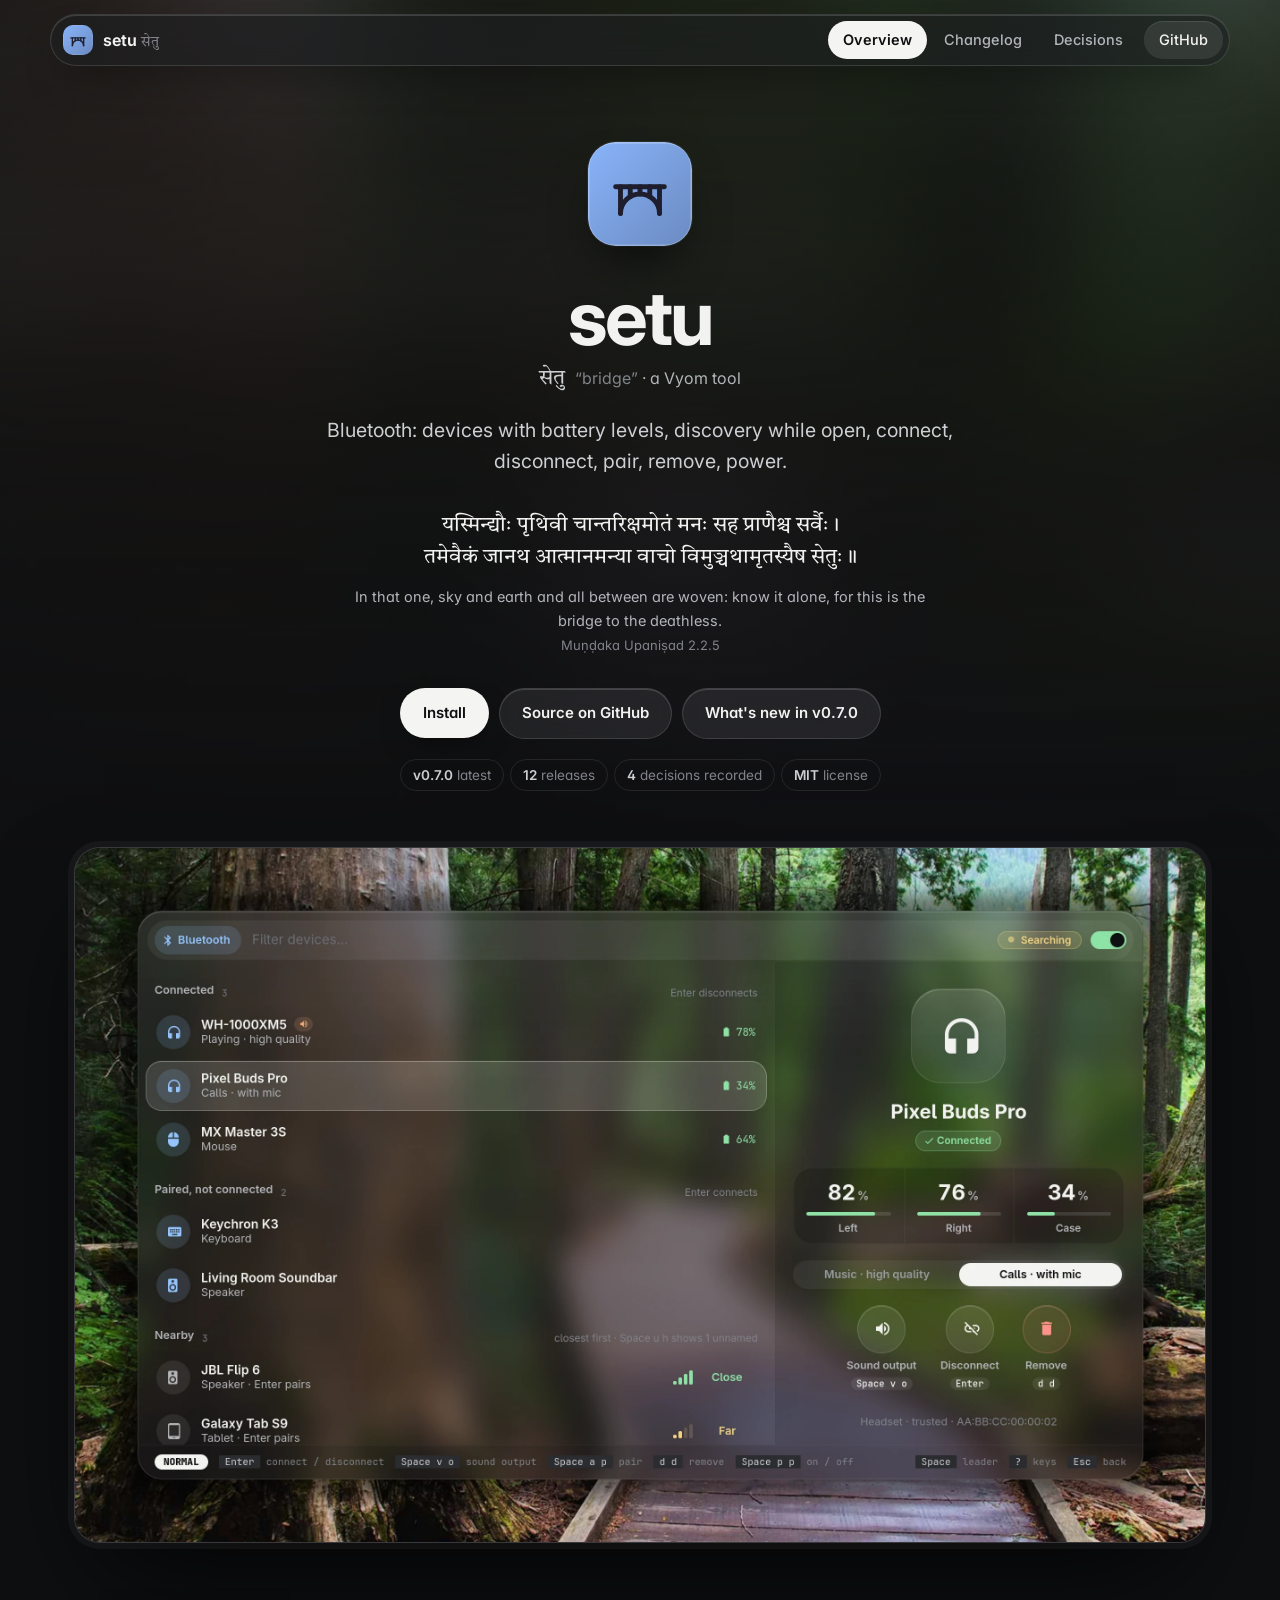
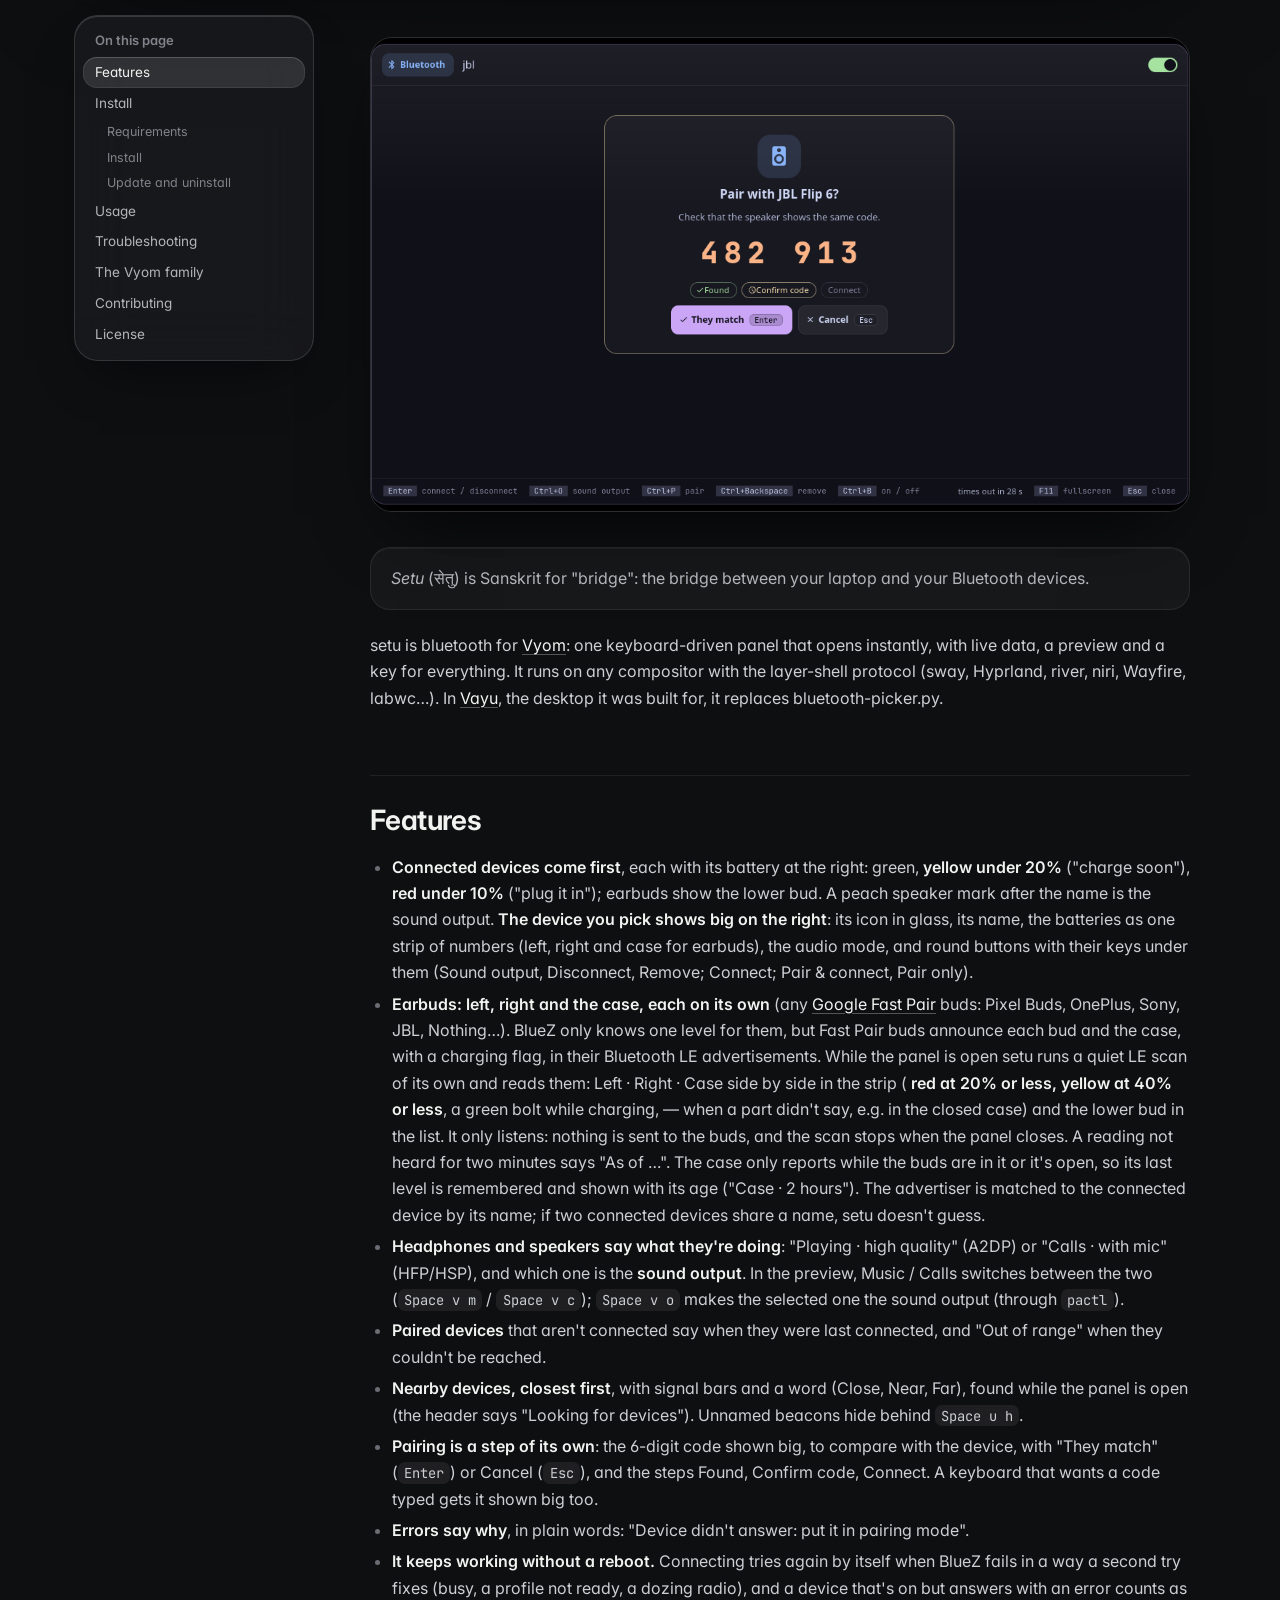
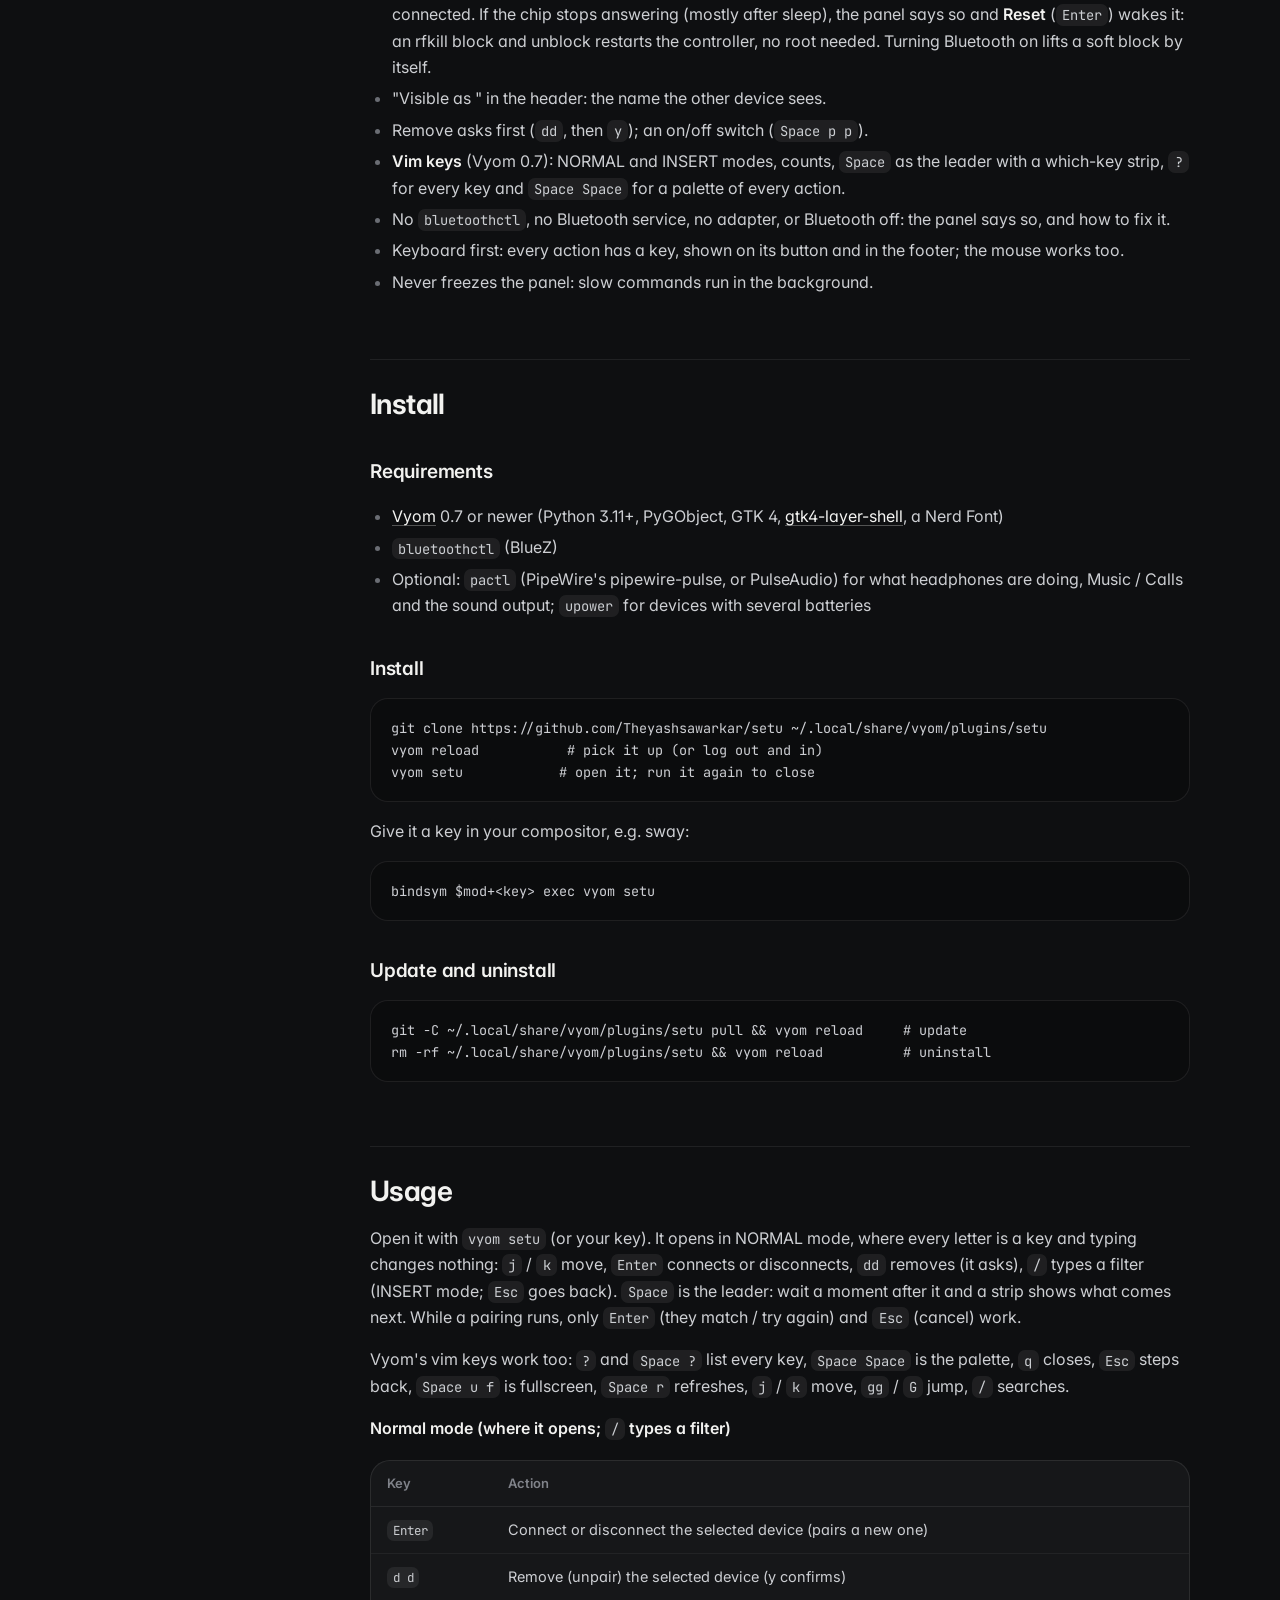
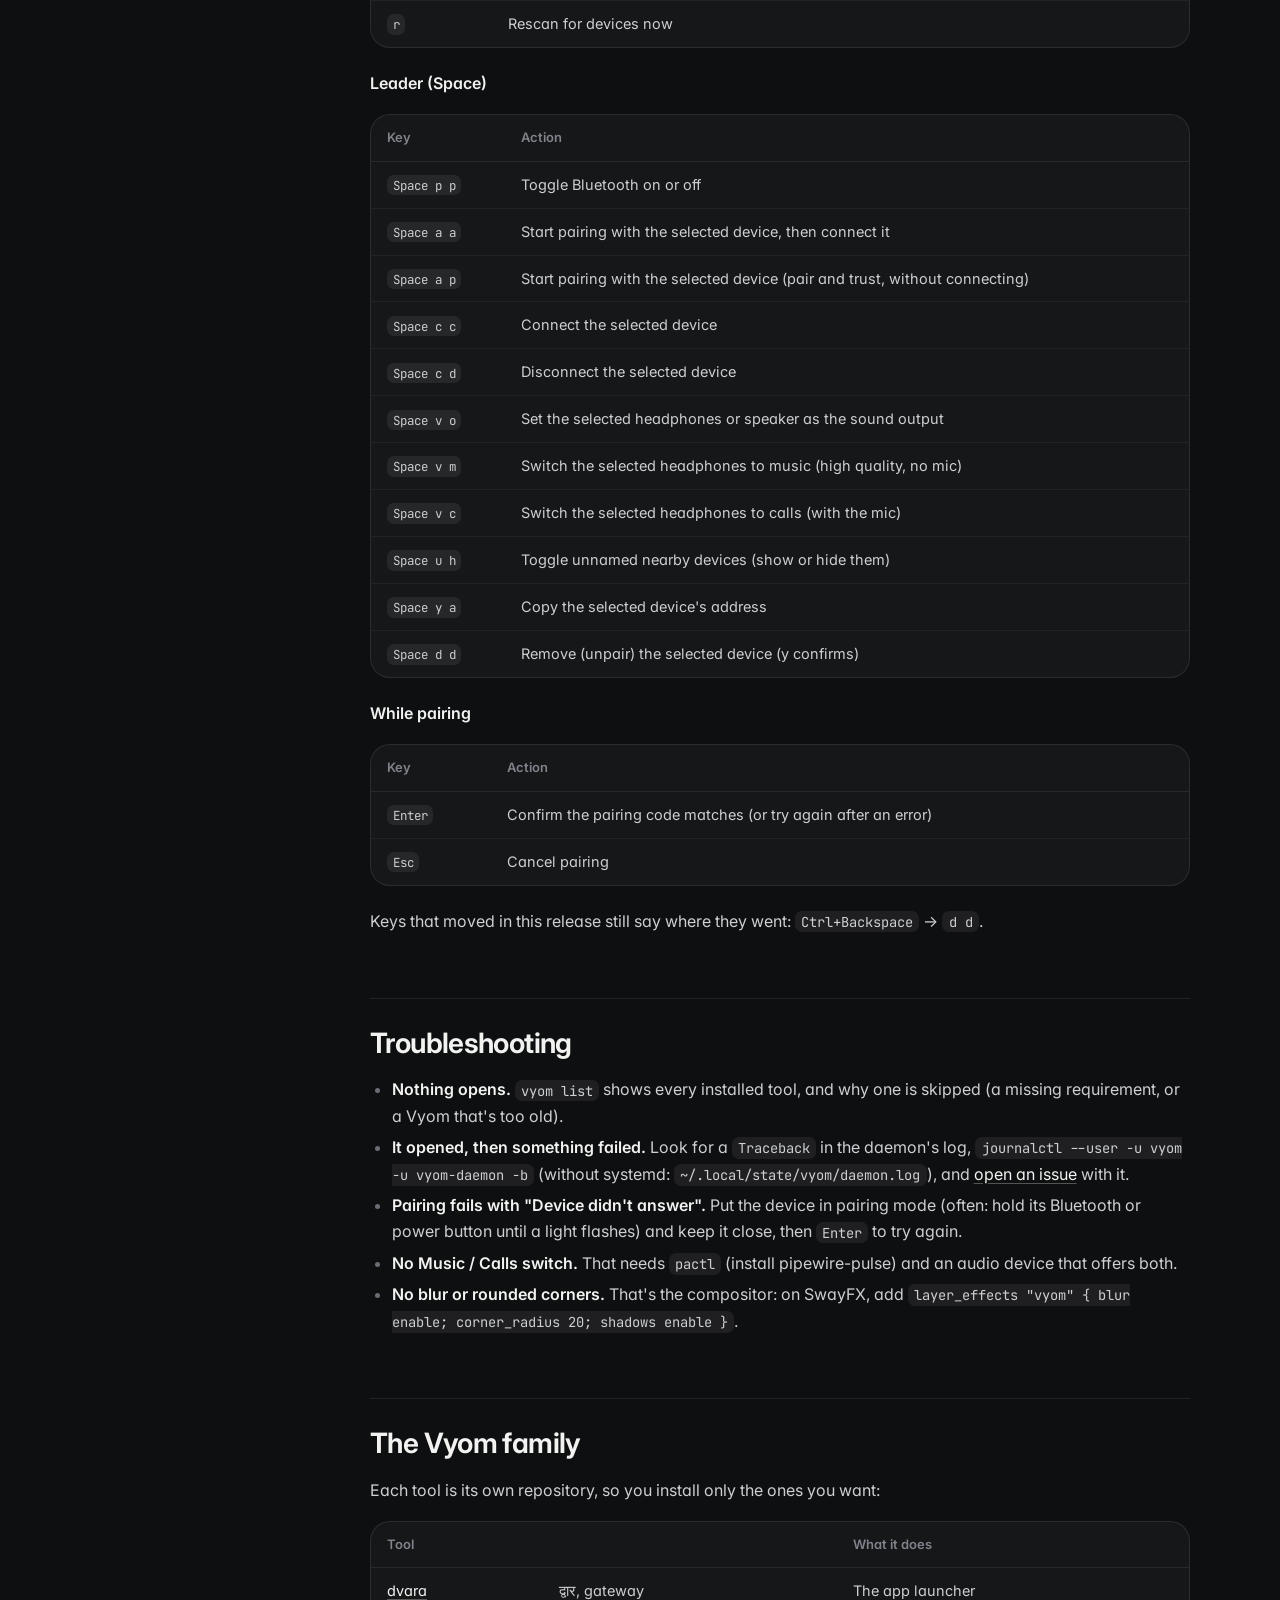
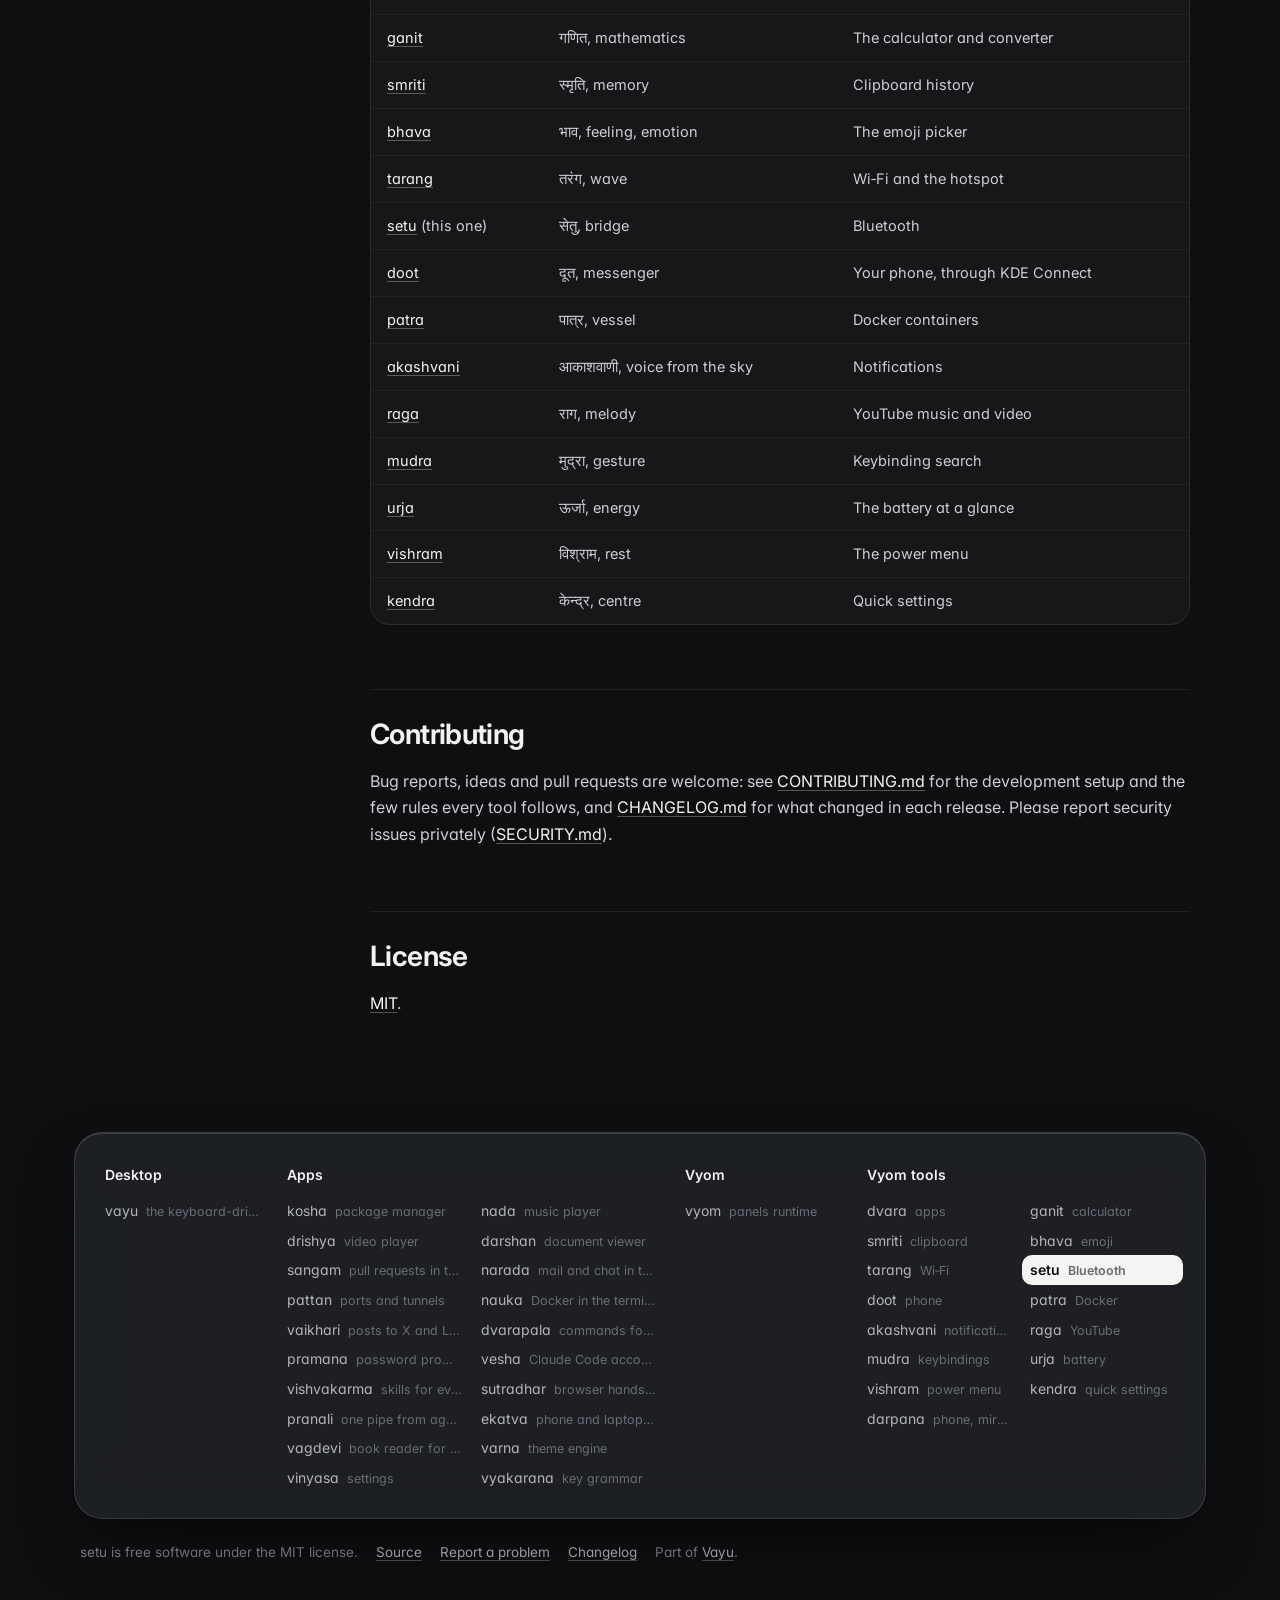
==== commit 486f683b: "v0.7.0 Co-Authored-By: Claude Opus 5.5 <noreply@anthropic.com>" ====
--- a/docs/index.html
+++ b/docs/index.html
@@ -26,8 +26,8 @@
 <div class="sa"><b lang="sa">सेतु</b> <i>“bridge”</i> · a Vyom tool</div>
 <p class="lead">Bluetooth: devices with battery levels, discovery while open, connect, disconnect, pair, remove, power.</p>
 <figure class="shloka"><p lang="sa">यस्मिन्द्यौः पृथिवी चान्तरिक्षमोतं मनः सह प्राणैश्च सर्वैः ।<br>तमेवैकं जानथ आत्मानमन्या वाचो विमुञ्चथामृतस्यैष सेतुः ॥</p><figcaption>In that one, sky and earth and all between are woven: know it alone, for this is the bridge to the deathless. <cite>Muṇḍaka Upaniṣad 2.2.5</cite></figcaption></figure>
-<div class="cta"><a class="btn primary" href="#install">Install</a><a class="btn" href="https://github.com/Theyashsawarkar/setu">Source on GitHub</a><a class="btn" href="changelog.html">What's new in v0.6.0</a></div>
-<div class="meta"><span><b>v0.6.0</b> latest</span><span><b>11</b> releases</span><span><b>4</b> decisions recorded</span><span><b>MIT</b> license</span></div>
+<div class="cta"><a class="btn primary" href="#install">Install</a><a class="btn" href="https://github.com/Theyashsawarkar/setu">Source on GitHub</a><a class="btn" href="changelog.html">What's new in v0.7.0</a></div>
+<div class="meta"><span><b>v0.7.0</b> latest</span><span><b>12</b> releases</span><span><b>4</b> decisions recorded</span><span><b>MIT</b> license</span></div>
 </header>
 <figure class="shot"><img src="assets/screenshots/setu.webp" alt="setu: connected headphones at 78% (the sound output), earbuds and a mouse with their batteries, paired and nearby devices; the picked earbuds shown big: left 82%, right 76%, case 34%, the audio mode, and round Sound output, Disconnect and Remove buttons" fetchpriority="high"></figure>
 <div class="wrap"><aside class="toc"><b>On this page</b><a class="l2" href="#features">Features</a><a class="l2" href="#install">Install</a><a class="l3" href="#requirements">Requirements</a><a class="l3" href="#install">Install</a><a class="l3" href="#update-and-uninstall">Update and uninstall</a><a class="l2" href="#usage">Usage</a><a class="l2" href="#troubleshooting">Troubleshooting</a><a class="l2" href="#the-vyom-family">The Vyom family</a><a class="l2" href="#contributing">Contributing</a><a class="l2" href="#license">License</a></aside><article>
